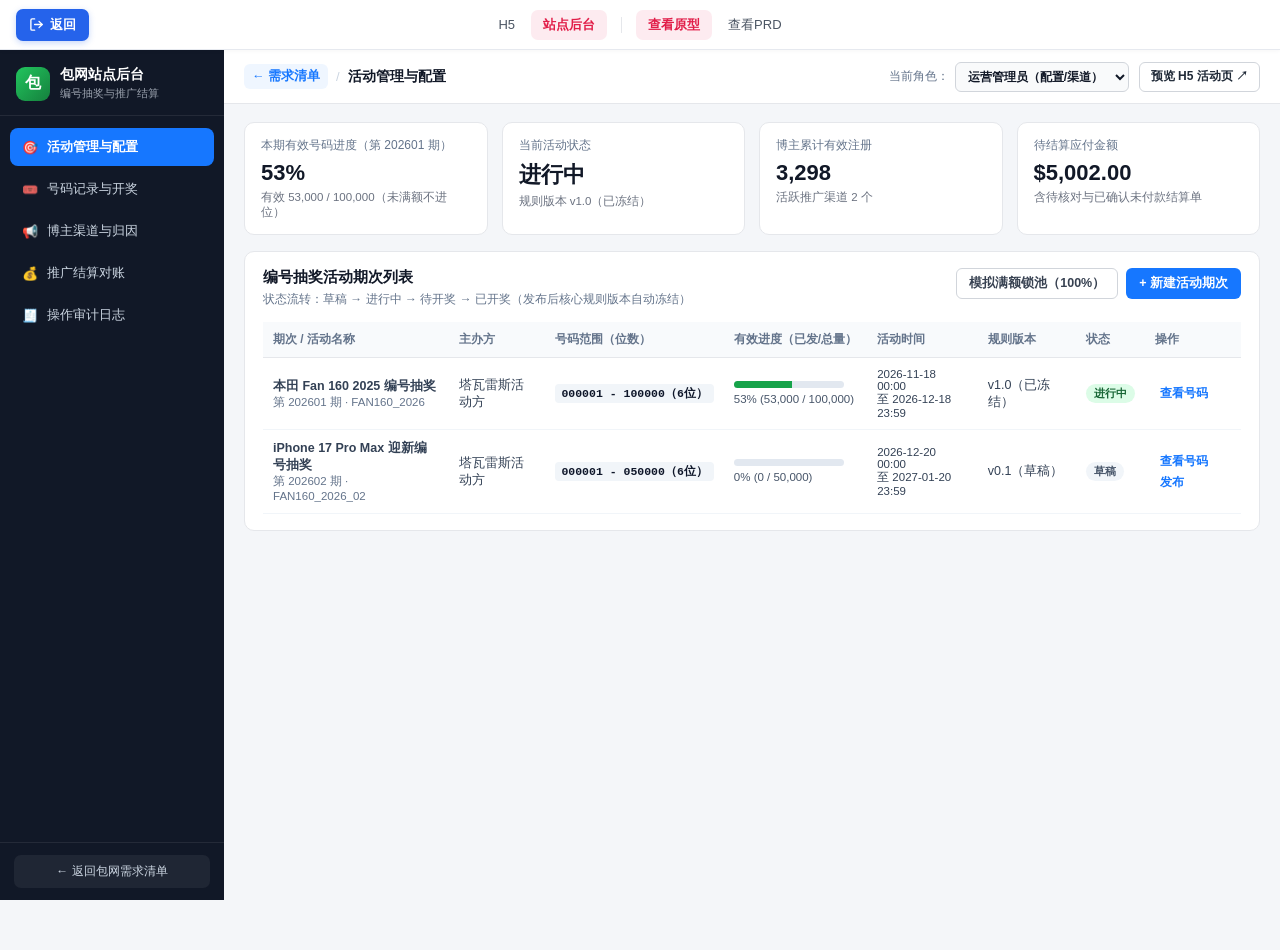
==== admin.html @ a49d5ab8 "Add unified top navigation bar with Return, H5/Admin switch, and Prototype/PRD toggle" ====
<!DOCTYPE html>
<html lang="zh-CN">
<head>
  <meta charset="UTF-8" />
  <meta name="viewport" content="width=device-width, initial-scale=1.0" />
  <title>包网站点后台 :: 编号抽奖活动管理与博主推广结算</title>
  <link rel="stylesheet" href="admin.css" />
  <link rel="stylesheet" href="proto-bar.css" />
</head>
<body>
  <div class="admin-layout">
    <!-- 左侧菜单栏 -->
    <aside class="admin-sidebar">
      <div class="sidebar-brand">
        <span class="sidebar-logo">包</span>
        <div>
          <div class="sidebar-title">包网站点后台</div>
          <div class="sidebar-sub">编号抽奖与推广结算</div>
        </div>
      </div>

      <nav class="sidebar-nav" aria-label="后台模块导航">
        <button type="button" class="side-nav-item is-active" data-tab="activities">
          <span class="side-icon">🎯</span>
          <span>活动管理与配置</span>
        </button>
        <button type="button" class="side-nav-item" data-tab="tickets">
          <span class="side-icon">🎟️</span>
          <span>号码记录与开奖</span>
        </button>
        <button type="button" class="side-nav-item" data-tab="channels">
          <span class="side-icon">📢</span>
          <span>博主渠道与归因</span>
        </button>
        <button type="button" class="side-nav-item" data-tab="settlement">
          <span class="side-icon">💰</span>
          <span>推广结算对账</span>
        </button>
        <button type="button" class="side-nav-item" data-tab="logs">
          <span class="side-icon">🧾</span>
          <span>操作审计日志</span>
        </button>
      </nav>

      <div class="sidebar-footer">
        <a href="index.html" class="sidebar-back-link">← 返回包网需求清单</a>
      </div>
    </aside>

    <!-- 右侧主工作区 -->
    <div class="admin-main">
      <!-- 顶部栏 -->
      <header class="admin-topbar">
        <div class="topbar-left">
          <a href="index.html" class="topbar-back-chip">← 需求清单</a>
          <span class="topbar-sep">/</span>
          <span class="topbar-current" id="topbarTitle">活动管理与配置</span>
        </div>

        <div class="topbar-right">
          <div class="role-switcher" title="切换当前后台账号角色以验证 R05 权限控制">
            <label for="roleSelect">当前角色：</label>
            <select id="roleSelect" class="role-select">
              <option value="ops">运营管理员（配置/渠道）</option>
              <option value="draw">开奖授权员（执行开奖）</option>
              <option value="finance">财务审核员（确认/付款）</option>
            </select>
          </div>
          <a href="h5.html" class="btn-outline-sm" target="_blank" rel="noopener">预览 H5 活动页 ↗</a>
        </div>
      </header>

      <div class="admin-content">
        <!-- ================= 模块 1：活动管理与配置 (R03 / R05) ================= -->
        <section class="admin-section" id="tab-activities">
          <div class="kpi-grid" id="activityKpis">
            <!-- 由 admin.js 渲染 -->
          </div>

          <div class="panel-card">
            <div class="panel-head">
              <div>
                <h2>编号抽奖活动期次列表</h2>
                <p>状态流转：草稿 → 进行中 → 待开奖 → 已开奖（发布后核心规则版本自动冻结）</p>
              </div>
              <div class="panel-actions">
                <button type="button" class="btn-secondary" id="simulateFullBtn">模拟满额锁池（100%）</button>
                <button type="button" class="btn-primary" id="openCreateActivityBtn">+ 新建活动期次</button>
              </div>
            </div>

            <div class="table-wrap">
              <table class="data-table">
                <thead>
                  <tr>
                    <th>期次 / 活动名称</th>
                    <th>主办方</th>
                    <th>号码范围（位数）</th>
                    <th>有效进度（已发/总量）</th>
                    <th>活动时间</th>
                    <th>规则版本</th>
                    <th>状态</th>
                    <th>操作</th>
                  </tr>
                </thead>
                <tbody id="activityTableBody"></tbody>
              </table>
            </div>
          </div>
        </section>

        <!-- ================= 模块 2：号码记录与开奖 (R02 / R04) ================= -->
        <section class="admin-section" id="tab-tickets" hidden>
          <!-- 开奖与公示控制面板 -->
          <div class="panel-card draw-panel">
            <div class="panel-head">
              <div>
                <h2>第 202601 期 · 开奖触发与公示控制（R04）</h2>
                <p id="drawStatusDesc">当前活动进行中，有效号码满 100% 锁定号码池后方可由「开奖授权员」执行开奖。</p>
              </div>
              <div class="panel-actions">
                <button type="button" class="btn-secondary" id="lockPoolFromDrawBtn">锁定号码池（进入待开奖）</button>
                <button type="button" class="btn-primary" id="triggerDrawBtn">执行开奖并前台公示</button>
              </div>
            </div>

            <div class="draw-meta-grid" id="drawMetaGrid"></div>
          </div>

          <!-- 号码明细查询表 -->
          <div class="panel-card">
            <div class="panel-head">
              <div>
                <h2>号码发放明细（实时同步 H5 端领号记录）</h2>
                <p>支持按账号 ID、6 位号码、状态检索；仅「有效」号码计入进度与开奖，作废需留存原因。</p>
              </div>
            </div>

            <div class="toolbar-row">
              <input type="text" id="ticketSearchInput" class="input-sm" placeholder="搜索 6位号码 / 账号ID / 手机号" />
              <select id="ticketStatusFilter" class="input-sm">
                <option value="all">全部状态</option>
                <option value="有效">有效</option>
                <option value="待确认">待确认</option>
                <option value="作废">作废</option>
              </select>
              <button type="button" class="btn-secondary" id="refreshTicketsBtn">刷新同步 H5 数据</button>
            </div>

            <div class="table-wrap">
              <table class="data-table">
                <thead>
                  <tr>
                    <th>参与记录 ID</th>
                    <th>抽奖号码</th>
                    <th>账号 / 账号ID</th>
                    <th>获取方式</th>
                    <th>来源博主</th>
                    <th>获得时间</th>
                    <th>号码状态</th>
                    <th>开奖状态</th>
                    <th>操作</th>
                  </tr>
                </thead>
                <tbody id="ticketsTableBody"></tbody>
              </table>
            </div>
          </div>
        </section>

        <!-- ================= 模块 3：博主渠道与归因 (R06) ================= -->
        <section class="admin-section" id="tab-channels" hidden>
          <div class="panel-card">
            <div class="panel-head">
              <div>
                <h2>博主推广渠道管理（R06）</h2>
                <p>专属链接绑定活动与博主 ID，分别统计点击量、注册成功量与有效注册量。</p>
              </div>
              <div class="panel-actions">
                <button type="button" class="btn-primary" id="openAddKolBtn">+ 新增博主渠道</button>
              </div>
            </div>

            <div class="table-wrap">
              <table class="data-table">
                <thead>
                  <tr>
                    <th>博主标识 (kol_id)</th>
                    <th>博主名称</th>
                    <th>专属活动链接</th>
                    <th>点击量</th>
                    <th>注册成功量</th>
                    <th>有效注册量</th>
                    <th>渠道状态</th>
                    <th>操作</th>
                  </tr>
                </thead>
                <tbody id="kolTableBody"></tbody>
              </table>
            </div>
          </div>

          <div class="panel-card">
            <div class="panel-head">
              <div>
                <h2>注册归因转化明细</h2>
                <p>归因口径：窗口内最后一次有效博主来源；同一账号仅计一次，老账号登录不计入新增注册。</p>
              </div>
            </div>

            <div class="table-wrap">
              <table class="data-table">
                <thead>
                  <tr>
                    <th>平台账号 ID</th>
                    <th>注册/登录账号</th>
                    <th>活动 ID</th>
                    <th>命中博主</th>
                    <th>转化时间</th>
                    <th>归因判定</th>
                    <th>排除原因</th>
                  </tr>
                </thead>
                <tbody id="attributionTableBody"></tbody>
              </table>
            </div>
          </div>
        </section>

        <!-- ================= 模块 4：推广结算对账 (R07) ================= -->
        <section class="admin-section" id="tab-settlement" hidden>
          <div class="panel-card">
            <div class="panel-head">
              <div>
                <h2>博主推广结算单（R07）</h2>
                <p>状态流转：待核对 → 已确认（锁定明细与费率版本）→ 已付款；仅「财务审核员」可执行确认与付款登记。</p>
              </div>
              <div class="panel-actions">
                <button type="button" class="btn-secondary" id="exportCsvBtn">导出对账单 CSV</button>
              </div>
            </div>

            <div class="table-wrap">
              <table class="data-table">
                <thead>
                  <tr>
                    <th>结算单号</th>
                    <th>博主 / 活动</th>
                    <th>结算周期</th>
                    <th>费率版本 / 单价</th>
                    <th>有效注册数</th>
                    <th>调账金额</th>
                    <th>应付总额</th>
                    <th>状态</th>
                    <th>操作</th>
                  </tr>
                </thead>
                <tbody id="settlementTableBody"></tbody>
              </table>
            </div>
          </div>

          <div class="panel-card" id="settlementDetailCard">
            <div class="panel-head">
              <div>
                <h2 id="settlementDetailTitle">结算明细与调整记录</h2>
                <p id="settlementDetailSub">点击上方结算单「查看明细」可核对计费明细、费率版本、调账原因与付款凭证。</p>
              </div>
            </div>
            <div id="settlementDetailBody" class="detail-box"></div>
          </div>
        </section>

        <!-- ================= 模块 5：操作审计日志 (R05) ================= -->
        <section class="admin-section" id="tab-logs" hidden>
          <div class="panel-card">
            <div class="panel-head">
              <div>
                <h2>后台操作审计日志（R05）</h2>
                <p>全量记录活动发布、规则变更、号码作废、开奖触发、结算确认、调账及付款登记操作者与时间。</p>
              </div>
            </div>

            <div class="table-wrap">
              <table class="data-table">
                <thead>
                  <tr>
                    <th>操作时间</th>
                    <th>操作角色</th>
                    <th>所属模块</th>
                    <th>操作动作</th>
                    <th>详情与原因留痕</th>
                  </tr>
                </thead>
                <tbody id="auditLogsBody"></tbody>
              </table>
            </div>
          </div>
        </section>
      </div>
    </div>
  </div>

  <!-- 弹窗：新建 / 编辑活动配置 -->
  <div class="modal-mask" id="activityModal" hidden>
    <div class="modal-box">
      <div class="modal-head">
        <h3 id="activityModalTitle">新建活动期次</h3>
        <button type="button" class="modal-close" data-close="activityModal">×</button>
      </div>
      <form id="activityForm" class="modal-form">
        <div class="form-grid">
          <label class="f-item">
            <span>活动名称 *</span>
            <input type="text" id="actName" required placeholder="例如：本田 Fan 160 2025" />
          </label>
          <label class="f-item">
            <span>活动期次 *</span>
            <input type="text" id="actRound" required placeholder="例如：第 202602 期" />
          </label>
          <label class="f-item">
            <span>主办方 *</span>
            <input type="text" id="actSponsor" required value="塔瓦雷斯活动方" />
          </label>
          <label class="f-item">
            <span>号码总量 *</span>
            <input type="number" id="actTotal" required min="100" value="100000" />
          </label>
          <label class="f-item">
            <span>开始时间 *</span>
            <input type="datetime-local" id="actStart" required value="2026-11-22T00:00" />
          </label>
          <label class="f-item">
            <span>截止时间 *</span>
            <input type="datetime-local" id="actEnd" required value="2026-12-22T23:59" />
          </label>
        </div>
        <label class="f-item">
          <span>领奖说明与开奖条件 *</span>
          <textarea id="actRuleText" rows="3" required>满 100% 自动停止发号并锁定有效号码池，由授权人员按规则版本执行开奖并前台公示。</textarea>
        </label>
        <div class="modal-foot">
          <button type="button" class="btn-secondary" data-close="activityModal">取消</button>
          <button type="submit" class="btn-primary">校验并保存发布</button>
        </div>
      </form>
    </div>
  </div>

  <!-- 弹窗：新增博主渠道 -->
  <div class="modal-mask" id="kolModal" hidden>
    <div class="modal-box modal-box--sm">
      <div class="modal-head">
        <h3>新增博主推广渠道</h3>
        <button type="button" class="modal-close" data-close="kolModal">×</button>
      </div>
      <form id="kolForm" class="modal-form">
        <label class="f-item">
          <span>博主标识 (kol_id) *</span>
          <input type="text" id="newKolId" required placeholder="例如：KOL_Speed88" />
        </label>
        <label class="f-item">
          <span>博主名称 *</span>
          <input type="text" id="newKolName" required placeholder="例如：巴西机车测评官" />
        </label>
        <div class="modal-foot">
          <button type="button" class="btn-secondary" data-close="kolModal">取消</button>
          <button type="submit" class="btn-primary">生成专属活动链接</button>
        </div>
      </form>
    </div>
  </div>

  <!-- 弹窗：号码作废（需填原因） -->
  <div class="modal-mask" id="voidModal" hidden>
    <div class="modal-box modal-box--sm">
      <div class="modal-head">
        <h3>作废有效号码</h3>
        <button type="button" class="modal-close" data-close="voidModal">×</button>
      </div>
      <form id="voidForm" class="modal-form">
        <p class="modal-tip" id="voidTargetInfo">即将作废号码：--（作废后将从活动进度扣除并留痕）</p>
        <label class="f-item">
          <span>作废原因 *</span>
          <input type="text" id="voidReasonInput" required placeholder="例如：风控识别为批量异常注册账号" />
        </label>
        <div class="modal-foot">
          <button type="button" class="btn-secondary" data-close="voidModal">取消</button>
          <button type="submit" class="btn-danger">确认作废并扣减进度</button>
        </div>
      </form>
    </div>
  </div>

  <!-- 弹窗：财务调账 / 登记付款 -->
  <div class="modal-mask" id="financeActionModal" hidden>
    <div class="modal-box modal-box--sm">
      <div class="modal-head">
        <h3 id="finModalTitle">登记付款凭证</h3>
        <button type="button" class="modal-close" data-close="financeActionModal">×</button>
      </div>
      <form id="financeActionForm" class="modal-form">
        <div id="finModalFields"></div>
        <div class="modal-foot">
          <button type="button" class="btn-secondary" data-close="financeActionModal">取消</button>
          <button type="submit" class="btn-primary">确认提交</button>
        </div>
      </form>
    </div>
  </div>

  <div class="admin-toast" id="adminToast" hidden></div>

  <script src="proto-bar.js" data-client="admin"></script>
  <script src="admin.js"></script>
</body>
</html>
---- admin.css ----
:root {
  --bg: #f4f6f9;
  --surface: #ffffff;
  --sidebar-bg: #111827;
  --sidebar-hover: #1f2937;
  --sidebar-active: #1677ff;
  --border: #e5e7eb;
  --border-light: #f1f5f9;
  --text: #1f2329;
  --text-sub: #64748b;
  --blue: #1677ff;
  --green: #16a34a;
  --amber: #d97706;
  --red: #dc2626;
  --font: -apple-system, BlinkMacSystemFont, "PingFang SC", "Microsoft YaHei", "Segoe UI", sans-serif;
}

*,
*::before,
*::after {
  box-sizing: border-box;
}

html,
body {
  margin: 0;
  padding: 0;
  font-family: var(--font);
  background: var(--bg);
  color: var(--text);
  font-size: 13px;
}

button,
input,
select,
textarea {
  font-family: inherit;
}

.admin-layout {
  display: flex;
  min-height: 100vh;
}

/* 左侧栏 */
.admin-sidebar {
  width: 224px;
  background: var(--sidebar-bg);
  color: #e5e7eb;
  display: flex;
  flex-direction: column;
  flex-shrink: 0;
  position: sticky;
  top: 0;
  height: 100vh;
}

.sidebar-brand {
  display: flex;
  align-items: center;
  gap: 10px;
  padding: 16px 16px 14px;
  border-bottom: 1px solid rgba(255, 255, 255, 0.08);
}

.sidebar-logo {
  width: 34px;
  height: 34px;
  border-radius: 9px;
  background: linear-gradient(135deg, #22c55e, #15803d);
  color: #ffffff;
  font-size: 16px;
  font-weight: 800;
  display: inline-flex;
  align-items: center;
  justify-content: center;
  flex-shrink: 0;
}

.sidebar-title {
  font-size: 14px;
  font-weight: 700;
  color: #ffffff;
}

.sidebar-sub {
  font-size: 11px;
  color: #9ca3af;
  margin-top: 2px;
}

.sidebar-nav {
  padding: 12px 10px;
  display: flex;
  flex-direction: column;
  gap: 4px;
  flex: 1;
}

.side-nav-item {
  width: 100%;
  border: none;
  background: transparent;
  color: #cbd5e1;
  font-size: 13px;
  font-weight: 500;
  padding: 10px 12px;
  border-radius: 8px;
  display: flex;
  align-items: center;
  gap: 9px;
  text-align: left;
  cursor: pointer;
  transition: background-color 0.14s ease, color 0.14s ease;
}

.side-nav-item:hover {
  background: var(--sidebar-hover);
  color: #ffffff;
}

.side-nav-item.is-active {
  background: var(--sidebar-active);
  color: #ffffff;
  font-weight: 600;
}

.sidebar-footer {
  padding: 12px 14px;
  border-top: 1px solid rgba(255, 255, 255, 0.08);
}

.sidebar-back-link {
  display: block;
  text-align: center;
  color: #cbd5e1;
  text-decoration: none;
  font-size: 12px;
  padding: 8px 10px;
  border-radius: 7px;
  background: rgba(255, 255, 255, 0.06);
}

.sidebar-back-link:hover {
  background: rgba(255, 255, 255, 0.14);
  color: #ffffff;
}

/* 右侧主体 */
.admin-main {
  flex: 1;
  min-width: 0;
  display: flex;
  flex-direction: column;
}

.admin-topbar {
  height: 54px;
  background: var(--surface);
  border-bottom: 1px solid var(--border);
  padding: 0 20px;
  display: flex;
  align-items: center;
  justify-content: space-between;
  gap: 12px;
  position: sticky;
  top: 0;
  z-index: 15;
}

.topbar-left {
  display: flex;
  align-items: center;
  gap: 8px;
}

.topbar-back-chip {
  color: var(--blue);
  text-decoration: none;
  font-weight: 600;
  font-size: 12.5px;
  padding: 4px 8px;
  border-radius: 6px;
  background: #eff6ff;
}

.topbar-sep {
  color: #cbd5e1;
}

.topbar-current {
  font-size: 14px;
  font-weight: 700;
  color: #111827;
}

.topbar-right {
  display: flex;
  align-items: center;
  gap: 10px;
}

.role-switcher {
  display: inline-flex;
  align-items: center;
  gap: 6px;
  font-size: 12px;
  color: var(--text-sub);
}

.role-select {
  height: 30px;
  border: 1px solid #d1d5db;
  border-radius: 6px;
  padding: 0 8px;
  font-size: 12px;
  font-weight: 600;
  color: #111827;
  background: #f9fafb;
}

.btn-outline-sm {
  height: 30px;
  display: inline-flex;
  align-items: center;
  padding: 0 11px;
  border: 1px solid #d1d5db;
  border-radius: 6px;
  color: #1f2937;
  text-decoration: none;
  font-size: 12px;
  font-weight: 600;
  background: #ffffff;
}

.btn-outline-sm:hover {
  border-color: var(--blue);
  color: var(--blue);
}

.admin-content {
  padding: 18px 20px 36px;
  max-width: 1360px;
  width: 100%;
}

.admin-section[hidden] {
  display: none;
}

/* KPI 卡片 */
.kpi-grid {
  display: grid;
  grid-template-columns: repeat(4, minmax(0, 1fr));
  gap: 14px;
  margin-bottom: 16px;
}

@media (max-width: 1000px) {
  .kpi-grid {
    grid-template-columns: repeat(2, minmax(0, 1fr));
  }
}

.kpi-card {
  background: var(--surface);
  border: 1px solid var(--border);
  border-radius: 10px;
  padding: 14px 16px;
}

.kpi-label {
  font-size: 12px;
  color: var(--text-sub);
}

.kpi-value {
  font-size: 22px;
  font-weight: 800;
  color: #111827;
  margin: 6px 0 4px;
  font-variant-numeric: tabular-nums;
}

.kpi-sub {
  font-size: 11.5px;
  color: #6b7280;
}

/* 通用面板卡片 */
.panel-card {
  background: var(--surface);
  border: 1px solid var(--border);
  border-radius: 10px;
  padding: 16px 18px;
  margin-bottom: 16px;
}

.panel-head {
  display: flex;
  align-items: flex-start;
  justify-content: space-between;
  flex-wrap: wrap;
  gap: 12px;
  margin-bottom: 14px;
}

.panel-head h2 {
  margin: 0;
  font-size: 15px;
  font-weight: 700;
  color: #111827;
}

.panel-head p {
  margin: 4px 0 0;
  font-size: 12px;
  color: var(--text-sub);
}

.panel-actions {
  display: flex;
  align-items: center;
  gap: 8px;
}

.toolbar-row {
  display: flex;
  align-items: center;
  flex-wrap: wrap;
  gap: 8px;
  margin-bottom: 12px;
}

.input-sm {
  height: 32px;
  border: 1px solid #d1d5db;
  border-radius: 6px;
  padding: 0 10px;
  font-size: 12.5px;
  outline: none;
  background: #ffffff;
}

.input-sm:focus {
  border-color: var(--blue);
}

/* 按钮 */
.btn-primary,
.btn-secondary,
.btn-danger,
.btn-link-sm {
  border-radius: 6px;
  font-size: 12.5px;
  font-weight: 600;
  cursor: pointer;
  transition: opacity 0.14s ease, background-color 0.14s ease;
}

.btn-primary {
  border: none;
  background: var(--blue);
  color: #ffffff;
  padding: 7px 13px;
}

.btn-primary:hover {
  background: #0d66e4;
}

.btn-secondary {
  border: 1px solid #d1d5db;
  background: #ffffff;
  color: #374151;
  padding: 6px 12px;
}

.btn-secondary:hover {
  background: #f8fafc;
}

.btn-danger {
  border: none;
  background: var(--red);
  color: #ffffff;
  padding: 7px 13px;
}

.btn-link-sm {
  border: none;
  background: transparent;
  color: var(--blue);
  padding: 2px 5px;
  font-size: 12px;
}

.btn-link-sm:hover {
  text-decoration: underline;
}

.btn-link-sm--danger {
  color: var(--red);
}

/* 表格 */
.table-wrap {
  width: 100%;
  overflow-x: auto;
}

.data-table {
  width: 100%;
  border-collapse: collapse;
  min-width: 760px;
}

.data-table th {
  text-align: left;
  background: #f8fafc;
  color: #64748b;
  font-size: 12px;
  font-weight: 600;
  padding: 9px 10px;
  border-bottom: 1px solid var(--border);
  white-space: nowrap;
}

.data-table td {
  padding: 10px;
  border-bottom: 1px solid var(--border-light);
  vertical-align: middle;
  font-size: 12.5px;
  color: #334155;
}

.data-table tbody tr:hover {
  background: #f9fbff;
}

.code-chip {
  font-family: ui-monospace, SFMono-Regular, Menlo, Consolas, monospace;
  background: #f1f5f9;
  color: #0f172a;
  padding: 2px 6px;
  border-radius: 4px;
  font-size: 11.5px;
  font-weight: 700;
  white-space: nowrap;
  display: inline-block;
}

#ticketSearchInput {
  width: 240px;
}

.badge {
  display: inline-flex;
  align-items: center;
  padding: 2px 8px;
  border-radius: 999px;
  font-size: 11px;
  font-weight: 700;
  white-space: nowrap;
}

.badge--green {
  background: #dcfce7;
  color: #166534;
}

.badge--blue {
  background: #dbeafe;
  color: #1d4ed8;
}

.badge--amber {
  background: #fef3c7;
  color: #b45309;
}

.badge--gray {
  background: #f1f5f9;
  color: #475569;
}

.badge--red {
  background: #fee2e2;
  color: #b91c1c;
}

.mini-progress {
  width: 110px;
  height: 7px;
  background: #e2e8f0;
  border-radius: 999px;
  overflow: hidden;
  margin-bottom: 4px;
}

.mini-progress > i {
  display: block;
  height: 100%;
  background: var(--green);
}

/* 开奖摘要格 */
.draw-meta-grid {
  display: grid;
  grid-template-columns: repeat(4, minmax(0, 1fr));
  gap: 10px;
}

.draw-meta-box {
  background: #f8fafc;
  border: 1px solid #e2e8f0;
  border-radius: 8px;
  padding: 10px 12px;
}

.draw-meta-box span {
  display: block;
  font-size: 11.5px;
  color: #64748b;
  margin-bottom: 4px;
}

.draw-meta-box strong {
  font-size: 14px;
  color: #111827;
}

/* 结算明细盒 */
.detail-box {
  background: #f8fafc;
  border: 1px solid #e2e8f0;
  border-radius: 8px;
  padding: 14px;
  font-size: 12.5px;
  color: #334155;
  line-height: 1.65;
}

.detail-grid {
  display: grid;
  grid-template-columns: repeat(3, minmax(0, 1fr));
  gap: 10px;
  margin-bottom: 10px;
}

.detail-kv {
  background: #ffffff;
  border: 1px solid #e5e7eb;
  border-radius: 7px;
  padding: 8px 10px;
}

.detail-kv span {
  display: block;
  font-size: 11px;
  color: #6b7280;
}

.detail-kv strong {
  font-size: 13.5px;
  color: #111827;
}

/* 弹窗 */
.modal-mask {
  position: fixed;
  inset: 0;
  background: rgba(15, 23, 42, 0.52);
  display: flex;
  align-items: center;
  justify-content: center;
  padding: 16px;
  z-index: 100;
}

.modal-mask[hidden] {
  display: none;
}

.modal-box {
  width: 100%;
  max-width: 560px;
  background: #ffffff;
  border-radius: 12px;
  padding: 18px 20px;
  box-shadow: 0 20px 50px rgba(0, 0, 0, 0.24);
}

.modal-box--sm {
  max-width: 420px;
}

.modal-head {
  display: flex;
  align-items: center;
  justify-content: space-between;
  margin-bottom: 14px;
}

.modal-head h3 {
  margin: 0;
  font-size: 16px;
}

.modal-close {
  border: none;
  background: #f1f5f9;
  width: 28px;
  height: 28px;
  border-radius: 50%;
  font-size: 18px;
  cursor: pointer;
}

.modal-form {
  display: flex;
  flex-direction: column;
  gap: 12px;
}

.form-grid {
  display: grid;
  grid-template-columns: 1fr 1fr;
  gap: 10px;
}

.f-item {
  display: flex;
  flex-direction: column;
  gap: 5px;
}

.f-item span {
  font-size: 12px;
  font-weight: 600;
  color: #374151;
}

.f-item input,
.f-item textarea,
.f-item select {
  border: 1px solid #d1d5db;
  border-radius: 7px;
  padding: 8px 10px;
  font-size: 13px;
  outline: none;
}

.f-item input:focus,
.f-item textarea:focus {
  border-color: var(--blue);
}

.modal-tip {
  margin: 0;
  font-size: 12.5px;
  color: #b45309;
  background: #fef3c7;
  padding: 8px 10px;
  border-radius: 7px;
}

.modal-foot {
  display: flex;
  justify-content: flex-end;
  gap: 8px;
  margin-top: 4px;
}

.admin-toast {
  position: fixed;
  bottom: 24px;
  left: 50%;
  transform: translateX(-50%);
  background: #111827;
  color: #ffffff;
  padding: 9px 18px;
  border-radius: 999px;
  font-size: 12.5px;
  font-weight: 600;
  box-shadow: 0 8px 24px rgba(0, 0, 0, 0.24);
  z-index: 200;
}

@media (max-width: 820px) {
  .admin-layout {
    flex-direction: column;
  }
  .admin-sidebar {
    width: 100%;
    height: auto;
    position: static;
  }
  .sidebar-nav {
    flex-direction: row;
    overflow-x: auto;
  }
  .side-nav-item {
    white-space: nowrap;
  }
  .draw-meta-grid,
  .detail-grid,
  .form-grid {
    grid-template-columns: 1fr;
  }
}
---- proto-bar.css ----
/* ===========================
   统一原型顶部导航条（返回 / H5 / 站点后台 / 查看原型 / 查看PRD）
   =========================== */
:root {
  --proto-bar-h: 50px;
}

body.has-proto-bar {
  padding-top: var(--proto-bar-h);
}

.proto-top-bar {
  position: fixed;
  top: 0;
  left: 0;
  right: 0;
  height: var(--proto-bar-h);
  background: #ffffff;
  border-bottom: 1px solid #e6e9ef;
  box-shadow: 0 1px 4px rgba(15, 23, 42, 0.04);
  z-index: 95;
  display: flex;
  align-items: center;
  justify-content: center;
  padding: 0 16px;
}

.proto-bar-left {
  position: absolute;
  left: 16px;
  top: 50%;
  transform: translateY(-50%);
  display: flex;
  align-items: center;
}

.proto-back-btn {
  display: inline-flex;
  align-items: center;
  gap: 6px;
  height: 32px;
  padding: 0 13px;
  border-radius: 7px;
  background: #2563eb;
  color: #ffffff;
  text-decoration: none;
  font-size: 13px;
  font-weight: 600;
  box-shadow: 0 2px 6px rgba(37, 99, 235, 0.25);
  transition: background-color 0.15s ease, transform 0.1s ease;
}

.proto-back-btn:hover {
  background: #1d4ed8;
}

.proto-back-btn:active {
  transform: scale(0.97);
}

.proto-bar-center {
  display: flex;
  align-items: center;
  justify-content: center;
  gap: 6px;
}

.proto-bar-group {
  display: inline-flex;
  align-items: center;
  gap: 4px;
}

.proto-bar-sep {
  width: 1px;
  height: 16px;
  background: #e5e7eb;
  margin: 0 8px;
}

.proto-nav-pill {
  border: none;
  background: transparent;
  color: #4b5563;
  text-decoration: none;
  font-size: 13px;
  font-weight: 500;
  padding: 6px 12px;
  border-radius: 7px;
  cursor: pointer;
  white-space: nowrap;
  transition: background-color 0.14s ease, color 0.14s ease;
}

.proto-nav-pill:hover {
  background: #f3f4f6;
  color: #111827;
}

.proto-nav-pill.is-active {
  background: #fdebf0;
  color: #e11d48;
  font-weight: 600;
}

/* 适配 H5 固定头部与后台固定侧边栏 */
body.has-proto-bar .site-header {
  top: var(--proto-bar-h);
}

body.has-proto-bar .app-shell {
  min-height: calc(100vh - var(--proto-bar-h));
}

body.has-proto-bar .admin-sidebar {
  top: var(--proto-bar-h);
  height: calc(100vh - var(--proto-bar-h));
}

body.has-proto-bar .admin-topbar {
  top: var(--proto-bar-h);
}

body.has-proto-bar .modal-backdrop--authpage {
  top: var(--proto-bar-h);
}

body.has-proto-bar .auth-page-sheet {
  min-height: calc(100vh - var(--proto-bar-h));
}

/* PRD 文档视图 */
.prd-viewer-overlay {
  position: fixed;
  top: var(--proto-bar-h);
  left: 0;
  right: 0;
  bottom: 0;
  background: #f5f7fa;
  z-index: 90;
  overflow-y: auto;
  padding: 20px 16px 48px;
}

.prd-viewer-overlay[hidden] {
  display: none;
}

.prd-doc-card {
  max-width: 960px;
  margin: 0 auto;
  background: #ffffff;
  border: 1px solid #e5e7eb;
  border-radius: 12px;
  padding: 28px 34px 36px;
  box-shadow: 0 2px 10px rgba(15, 23, 42, 0.04);
  color: #1f2329;
  line-height: 1.72;
  font-size: 14px;
}

.prd-doc-header {
  border-bottom: 1px solid #e5e7eb;
  padding-bottom: 16px;
  margin-bottom: 22px;
}

.prd-doc-header h1 {
  margin: 0 0 8px;
  font-size: 22px;
  font-weight: 800;
  color: #111827;
}

.prd-meta-tags {
  display: flex;
  flex-wrap: wrap;
  gap: 8px;
  font-size: 12px;
  color: #64748b;
}

.prd-meta-tag {
  background: #f1f5f9;
  color: #334155;
  padding: 2px 9px;
  border-radius: 999px;
  font-weight: 600;
}

.prd-doc-card h2 {
  font-size: 17px;
  font-weight: 800;
  color: #111827;
  margin: 26px 0 10px;
  padding-left: 10px;
  border-left: 3.5px solid #2563eb;
}

.prd-doc-card h3 {
  font-size: 15px;
  font-weight: 700;
  color: #1e293b;
  margin: 18px 0 8px;
}

.prd-doc-card p {
  margin: 0 0 10px;
  color: #334155;
}

.prd-doc-card ul,
.prd-doc-card ol {
  margin: 0 0 12px;
  padding-left: 20px;
  color: #334155;
}

.prd-doc-card li {
  margin-bottom: 6px;
}

.prd-badge-ok {
  display: inline-block;
  background: #dcfce7;
  color: #166534;
  font-size: 11px;
  font-weight: 700;
  padding: 1px 7px;
  border-radius: 4px;
  margin-right: 4px;
}

.prd-badge-suggest {
  display: inline-block;
  background: #dbeafe;
  color: #1d4ed8;
  font-size: 11px;
  font-weight: 700;
  padding: 1px 7px;
  border-radius: 4px;
  margin-right: 4px;
}

.prd-badge-tbd {
  display: inline-block;
  background: #fef3c7;
  color: #b45309;
  font-size: 11px;
  font-weight: 700;
  padding: 1px 7px;
  border-radius: 4px;
  margin-right: 4px;
}

.prd-badge-accept {
  display: inline-block;
  background: #f3e8ff;
  color: #7e22ce;
  font-size: 11px;
  font-weight: 700;
  padding: 1px 7px;
  border-radius: 4px;
  margin-right: 4px;
}

.prd-flow-box {
  background: #f8fafc;
  border: 1px solid #e2e8f0;
  border-radius: 10px;
  padding: 14px 16px;
  margin: 10px 0 14px;
}

.prd-flow-steps {
  display: flex;
  flex-wrap: wrap;
  align-items: center;
  gap: 8px;
}

.prd-flow-node {
  background: #ffffff;
  border: 1px solid #cbd5e1;
  border-radius: 8px;
  padding: 7px 11px;
  font-size: 12.5px;
  font-weight: 600;
  color: #1e293b;
}

.prd-flow-node--highlight {
  background: #eff6ff;
  border-color: #93c5fd;
  color: #1d4ed8;
}

.prd-flow-arrow {
  color: #94a3b8;
  font-weight: 700;
}

.prd-table {
  width: 100%;
  border-collapse: collapse;
  margin: 10px 0 14px;
  font-size: 13px;
}

.prd-table th,
.prd-table td {
  border: 1px solid #e2e8f0;
  padding: 9px 12px;
  text-align: left;
}

.prd-table th {
  background: #f8fafc;
  color: #475569;
  font-weight: 700;
}

/* 移动端紧凑排布 */
@media (max-width: 640px) {
  .proto-top-bar {
    justify-content: space-between;
    padding: 0 10px;
    gap: 6px;
  }
  .proto-bar-left {
    position: static;
    transform: none;
  }
  .proto-back-btn {
    padding: 0 10px;
    font-size: 12px;
  }
  .proto-bar-sep {
    margin: 0 3px;
  }
  .proto-nav-pill {
    padding: 5px 8px;
    font-size: 12px;
  }
  .prd-doc-card {
    padding: 18px 16px 28px;
  }
}
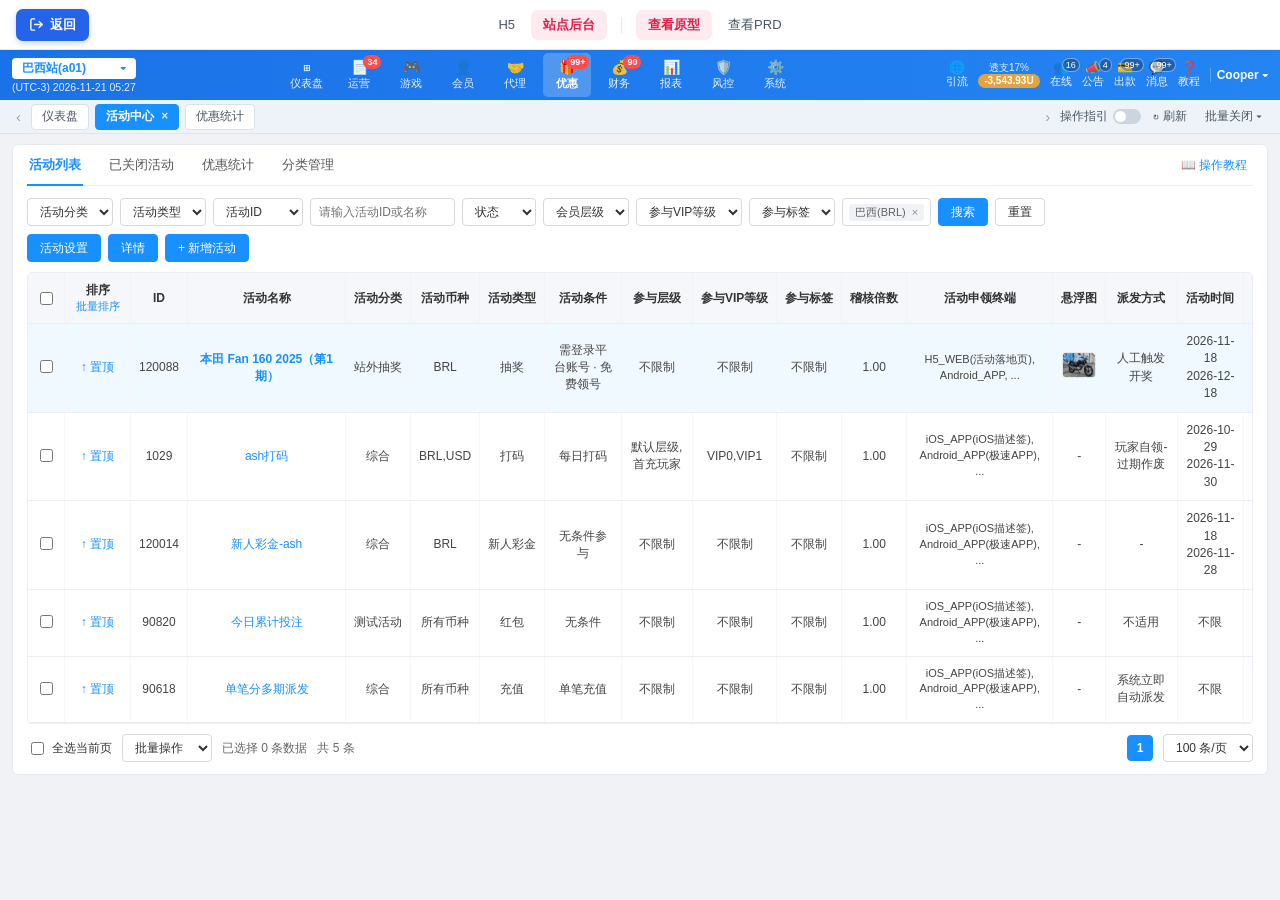
==== commit 3de75f08: "Rebuild site admin prototype to match Activity Center and dual-column Lottery config modal" ====
--- a/admin.html
+++ b/admin.html
@@ -3,413 +3,770 @@
 <head>
   <meta charset="UTF-8" />
   <meta name="viewport" content="width=device-width, initial-scale=1.0" />
-  <title>包网站点后台 :: 编号抽奖活动管理与博主推广结算</title>
+  <title>包网站点后台 :: 优惠 - 活动中心</title>
   <link rel="stylesheet" href="admin.css" />
   <link rel="stylesheet" href="proto-bar.css" />
 </head>
 <body>
-  <div class="admin-layout">
-    <!-- 左侧菜单栏 -->
-    <aside class="admin-sidebar">
-      <div class="sidebar-brand">
-        <span class="sidebar-logo">包</span>
-        <div>
-          <div class="sidebar-title">包网站点后台</div>
-          <div class="sidebar-sub">编号抽奖与推广结算</div>
-        </div>
-      </div>
-
-      <nav class="sidebar-nav" aria-label="后台模块导航">
-        <button type="button" class="side-nav-item is-active" data-tab="activities">
-          <span class="side-icon">🎯</span>
-          <span>活动管理与配置</span>
-        </button>
-        <button type="button" class="side-nav-item" data-tab="tickets">
-          <span class="side-icon">🎟️</span>
-          <span>号码记录与开奖</span>
-        </button>
-        <button type="button" class="side-nav-item" data-tab="channels">
-          <span class="side-icon">📢</span>
-          <span>博主渠道与归因</span>
-        </button>
-        <button type="button" class="side-nav-item" data-tab="settlement">
-          <span class="side-icon">💰</span>
-          <span>推广结算对账</span>
-        </button>
-        <button type="button" class="side-nav-item" data-tab="logs">
-          <span class="side-icon">🧾</span>
-          <span>操作审计日志</span>
-        </button>
-      </nav>
-
-      <div class="sidebar-footer">
-        <a href="index.html" class="sidebar-back-link">← 返回包网需求清单</a>
-      </div>
-    </aside>
-
-    <!-- 右侧主工作区 -->
-    <div class="admin-main">
-      <!-- 顶部栏 -->
-      <header class="admin-topbar">
-        <div class="topbar-left">
-          <a href="index.html" class="topbar-back-chip">← 需求清单</a>
-          <span class="topbar-sep">/</span>
-          <span class="topbar-current" id="topbarTitle">活动管理与配置</span>
-        </div>
-
-        <div class="topbar-right">
-          <div class="role-switcher" title="切换当前后台账号角色以验证 R05 权限控制">
-            <label for="roleSelect">当前角色：</label>
-            <select id="roleSelect" class="role-select">
-              <option value="ops">运营管理员（配置/渠道）</option>
-              <option value="draw">开奖授权员（执行开奖）</option>
-              <option value="finance">财务审核员（确认/付款）</option>
-            </select>
-          </div>
-          <a href="h5.html" class="btn-outline-sm" target="_blank" rel="noopener">预览 H5 活动页 ↗</a>
-        </div>
-      </header>
-
-      <div class="admin-content">
-        <!-- ================= 模块 1：活动管理与配置 (R03 / R05) ================= -->
-        <section class="admin-section" id="tab-activities">
-          <div class="kpi-grid" id="activityKpis">
-            <!-- 由 admin.js 渲染 -->
-          </div>
-
-          <div class="panel-card">
-            <div class="panel-head">
-              <div>
-                <h2>编号抽奖活动期次列表</h2>
-                <p>状态流转：草稿 → 进行中 → 待开奖 → 已开奖（发布后核心规则版本自动冻结）</p>
-              </div>
-              <div class="panel-actions">
-                <button type="button" class="btn-secondary" id="simulateFullBtn">模拟满额锁池（100%）</button>
-                <button type="button" class="btn-primary" id="openCreateActivityBtn">+ 新建活动期次</button>
-              </div>
-            </div>
-
-            <div class="table-wrap">
-              <table class="data-table">
-                <thead>
-                  <tr>
-                    <th>期次 / 活动名称</th>
-                    <th>主办方</th>
-                    <th>号码范围（位数）</th>
-                    <th>有效进度（已发/总量）</th>
-                    <th>活动时间</th>
-                    <th>规则版本</th>
-                    <th>状态</th>
-                    <th>操作</th>
-                  </tr>
-                </thead>
-                <tbody id="activityTableBody"></tbody>
-              </table>
-            </div>
-          </div>
-        </section>
-
-        <!-- ================= 模块 2：号码记录与开奖 (R02 / R04) ================= -->
-        <section class="admin-section" id="tab-tickets" hidden>
-          <!-- 开奖与公示控制面板 -->
-          <div class="panel-card draw-panel">
-            <div class="panel-head">
-              <div>
-                <h2>第 202601 期 · 开奖触发与公示控制（R04）</h2>
-                <p id="drawStatusDesc">当前活动进行中，有效号码满 100% 锁定号码池后方可由「开奖授权员」执行开奖。</p>
-              </div>
-              <div class="panel-actions">
-                <button type="button" class="btn-secondary" id="lockPoolFromDrawBtn">锁定号码池（进入待开奖）</button>
-                <button type="button" class="btn-primary" id="triggerDrawBtn">执行开奖并前台公示</button>
-              </div>
-            </div>
-
-            <div class="draw-meta-grid" id="drawMetaGrid"></div>
-          </div>
-
-          <!-- 号码明细查询表 -->
-          <div class="panel-card">
-            <div class="panel-head">
-              <div>
-                <h2>号码发放明细（实时同步 H5 端领号记录）</h2>
-                <p>支持按账号 ID、6 位号码、状态检索；仅「有效」号码计入进度与开奖，作废需留存原因。</p>
-              </div>
-            </div>
-
-            <div class="toolbar-row">
-              <input type="text" id="ticketSearchInput" class="input-sm" placeholder="搜索 6位号码 / 账号ID / 手机号" />
-              <select id="ticketStatusFilter" class="input-sm">
-                <option value="all">全部状态</option>
-                <option value="有效">有效</option>
-                <option value="待确认">待确认</option>
-                <option value="作废">作废</option>
-              </select>
-              <button type="button" class="btn-secondary" id="refreshTicketsBtn">刷新同步 H5 数据</button>
-            </div>
-
-            <div class="table-wrap">
-              <table class="data-table">
-                <thead>
-                  <tr>
-                    <th>参与记录 ID</th>
-                    <th>抽奖号码</th>
-                    <th>账号 / 账号ID</th>
-                    <th>获取方式</th>
-                    <th>来源博主</th>
-                    <th>获得时间</th>
-                    <th>号码状态</th>
-                    <th>开奖状态</th>
-                    <th>操作</th>
-                  </tr>
-                </thead>
-                <tbody id="ticketsTableBody"></tbody>
-              </table>
-            </div>
-          </div>
-        </section>
-
-        <!-- ================= 模块 3：博主渠道与归因 (R06) ================= -->
-        <section class="admin-section" id="tab-channels" hidden>
-          <div class="panel-card">
-            <div class="panel-head">
-              <div>
-                <h2>博主推广渠道管理（R06）</h2>
-                <p>专属链接绑定活动与博主 ID，分别统计点击量、注册成功量与有效注册量。</p>
-              </div>
-              <div class="panel-actions">
-                <button type="button" class="btn-primary" id="openAddKolBtn">+ 新增博主渠道</button>
-              </div>
-            </div>
-
-            <div class="table-wrap">
-              <table class="data-table">
-                <thead>
-                  <tr>
-                    <th>博主标识 (kol_id)</th>
-                    <th>博主名称</th>
-                    <th>专属活动链接</th>
-                    <th>点击量</th>
-                    <th>注册成功量</th>
-                    <th>有效注册量</th>
-                    <th>渠道状态</th>
-                    <th>操作</th>
-                  </tr>
-                </thead>
-                <tbody id="kolTableBody"></tbody>
-              </table>
-            </div>
-          </div>
-
-          <div class="panel-card">
-            <div class="panel-head">
-              <div>
-                <h2>注册归因转化明细</h2>
-                <p>归因口径：窗口内最后一次有效博主来源；同一账号仅计一次，老账号登录不计入新增注册。</p>
-              </div>
-            </div>
-
-            <div class="table-wrap">
-              <table class="data-table">
-                <thead>
-                  <tr>
-                    <th>平台账号 ID</th>
-                    <th>注册/登录账号</th>
-                    <th>活动 ID</th>
-                    <th>命中博主</th>
-                    <th>转化时间</th>
-                    <th>归因判定</th>
-                    <th>排除原因</th>
-                  </tr>
-                </thead>
-                <tbody id="attributionTableBody"></tbody>
-              </table>
-            </div>
-          </div>
-        </section>
-
-        <!-- ================= 模块 4：推广结算对账 (R07) ================= -->
-        <section class="admin-section" id="tab-settlement" hidden>
-          <div class="panel-card">
-            <div class="panel-head">
-              <div>
-                <h2>博主推广结算单（R07）</h2>
-                <p>状态流转：待核对 → 已确认（锁定明细与费率版本）→ 已付款；仅「财务审核员」可执行确认与付款登记。</p>
-              </div>
-              <div class="panel-actions">
-                <button type="button" class="btn-secondary" id="exportCsvBtn">导出对账单 CSV</button>
-              </div>
-            </div>
-
-            <div class="table-wrap">
-              <table class="data-table">
-                <thead>
-                  <tr>
-                    <th>结算单号</th>
-                    <th>博主 / 活动</th>
-                    <th>结算周期</th>
-                    <th>费率版本 / 单价</th>
-                    <th>有效注册数</th>
-                    <th>调账金额</th>
-                    <th>应付总额</th>
-                    <th>状态</th>
-                    <th>操作</th>
-                  </tr>
-                </thead>
-                <tbody id="settlementTableBody"></tbody>
-              </table>
-            </div>
-          </div>
-
-          <div class="panel-card" id="settlementDetailCard">
-            <div class="panel-head">
-              <div>
-                <h2 id="settlementDetailTitle">结算明细与调整记录</h2>
-                <p id="settlementDetailSub">点击上方结算单「查看明细」可核对计费明细、费率版本、调账原因与付款凭证。</p>
-              </div>
-            </div>
-            <div id="settlementDetailBody" class="detail-box"></div>
-          </div>
-        </section>
-
-        <!-- ================= 模块 5：操作审计日志 (R05) ================= -->
-        <section class="admin-section" id="tab-logs" hidden>
-          <div class="panel-card">
-            <div class="panel-head">
-              <div>
-                <h2>后台操作审计日志（R05）</h2>
-                <p>全量记录活动发布、规则变更、号码作废、开奖触发、结算确认、调账及付款登记操作者与时间。</p>
-              </div>
-            </div>
-
-            <div class="table-wrap">
-              <table class="data-table">
-                <thead>
-                  <tr>
-                    <th>操作时间</th>
-                    <th>操作角色</th>
-                    <th>所属模块</th>
-                    <th>操作动作</th>
-                    <th>详情与原因留痕</th>
-                  </tr>
-                </thead>
-                <tbody id="auditLogsBody"></tbody>
-              </table>
-            </div>
-          </div>
-        </section>
-      </div>
+  <!-- 1. 站点后台顶部蓝底主导航栏（1:1 还原截图风格） -->
+  <header class="erp-header">
+    <div class="erp-header-left">
+      <div class="site-picker">
+        <span class="site-picker-name">巴西站(a01)</span>
+        <span class="site-picker-arrow">▾</span>
+      </div>
+      <div class="site-clock" id="siteClock">(UTC-3) 2026-11-21 05:27</div>
+    </div>
+
+    <nav class="erp-top-modules" aria-label="系统主菜单">
+      <button type="button" class="erp-mod-btn"><span class="mod-ico">⊞</span><span>仪表盘</span></button>
+      <button type="button" class="erp-mod-btn"><span class="mod-ico">📄</span><span>运营</span><em class="mod-badge">34</em></button>
+      <button type="button" class="erp-mod-btn"><span class="mod-ico">🎮</span><span>游戏</span></button>
+      <button type="button" class="erp-mod-btn"><span class="mod-ico">👤</span><span>会员</span></button>
+      <button type="button" class="erp-mod-btn"><span class="mod-ico">🤝</span><span>代理</span></button>
+      <button type="button" class="erp-mod-btn is-active"><span class="mod-ico">🎁</span><span>优惠</span><em class="mod-badge">99+</em></button>
+      <button type="button" class="erp-mod-btn"><span class="mod-ico">💰</span><span>财务</span><em class="mod-badge">90</em></button>
+      <button type="button" class="erp-mod-btn"><span class="mod-ico">📊</span><span>报表</span></button>
+      <button type="button" class="erp-mod-btn"><span class="mod-ico">🛡️</span><span>风控</span></button>
+      <button type="button" class="erp-mod-btn"><span class="mod-ico">⚙️</span><span>系统</span></button>
+    </nav>
+
+    <div class="erp-header-right">
+      <div class="erp-stat-item"><span class="stat-ico">🌐</span><span>引流</span></div>
+      <div class="erp-credit-pill">
+        <span class="credit-top">透支17%</span>
+        <span class="credit-val">-3,543.93U</span>
+      </div>
+      <div class="erp-stat-item"><span class="stat-ico">👥</span><span>在线</span><em class="mini-num">16</em></div>
+      <div class="erp-stat-item"><span class="stat-ico">📣</span><span>公告</span><em class="mini-num">4</em></div>
+      <div class="erp-stat-item"><span class="stat-ico">💳</span><span>出款</span><em class="mini-num">99+</em></div>
+      <div class="erp-stat-item"><span class="stat-ico">💬</span><span>消息</span><em class="mini-num">99+</em></div>
+      <div class="erp-stat-item"><span class="stat-ico">❓</span><span>教程</span></div>
+      <div class="erp-user-menu">Cooper ▾</div>
+    </div>
+  </header>
+
+  <!-- 2. 多页签快捷栏 -->
+  <div class="erp-tabbar">
+    <div class="erp-tabbar-left">
+      <span class="tab-nav-arrow">‹</span>
+      <button type="button" class="erp-page-tab">仪表盘</button>
+      <button type="button" class="erp-page-tab is-active">活动中心 <span class="tab-x">×</span></button>
+      <button type="button" class="erp-page-tab" id="quickSettlementTab">优惠统计</button>
+    </div>
+    <div class="erp-tabbar-right">
+      <span class="tab-nav-arrow">›</span>
+      <label class="guide-toggle">
+        <span>操作指引</span>
+        <input type="checkbox" />
+        <i class="mini-switch"></i>
+      </label>
+      <button type="button" class="tabbar-tool-btn" id="refreshAllBtn">↻ 刷新</button>
+      <button type="button" class="tabbar-tool-btn">批量关闭 ▾</button>
     </div>
   </div>
 
-  <!-- 弹窗：新建 / 编辑活动配置 -->
-  <div class="modal-mask" id="activityModal" hidden>
-    <div class="modal-box">
-      <div class="modal-head">
-        <h3 id="activityModalTitle">新建活动期次</h3>
-        <button type="button" class="modal-close" data-close="activityModal">×</button>
-      </div>
-      <form id="activityForm" class="modal-form">
-        <div class="form-grid">
-          <label class="f-item">
-            <span>活动名称 *</span>
-            <input type="text" id="actName" required placeholder="例如：本田 Fan 160 2025" />
-          </label>
-          <label class="f-item">
-            <span>活动期次 *</span>
-            <input type="text" id="actRound" required placeholder="例如：第 202602 期" />
-          </label>
-          <label class="f-item">
-            <span>主办方 *</span>
-            <input type="text" id="actSponsor" required value="塔瓦雷斯活动方" />
-          </label>
-          <label class="f-item">
-            <span>号码总量 *</span>
-            <input type="number" id="actTotal" required min="100" value="100000" />
-          </label>
-          <label class="f-item">
-            <span>开始时间 *</span>
-            <input type="datetime-local" id="actStart" required value="2026-11-22T00:00" />
-          </label>
-          <label class="f-item">
-            <span>截止时间 *</span>
-            <input type="datetime-local" id="actEnd" required value="2026-12-22T23:59" />
-          </label>
-        </div>
-        <label class="f-item">
-          <span>领奖说明与开奖条件 *</span>
-          <textarea id="actRuleText" rows="3" required>满 100% 自动停止发号并锁定有效号码池，由授权人员按规则版本执行开奖并前台公示。</textarea>
-        </label>
-        <div class="modal-foot">
-          <button type="button" class="btn-secondary" data-close="activityModal">取消</button>
-          <button type="submit" class="btn-primary">校验并保存发布</button>
+  <!-- 3. 活动中心主白卡工作区 -->
+  <main class="erp-workspace">
+    <div class="erp-card">
+      <!-- 内部子标签行 -->
+      <div class="card-subtabs">
+        <div class="subtabs-left" role="tablist">
+          <button type="button" class="subtab-btn is-active" data-subtab="active">活动列表</button>
+          <button type="button" class="subtab-btn" data-subtab="closed">已关闭活动</button>
+          <button type="button" class="subtab-btn" data-subtab="stats">优惠统计</button>
+          <button type="button" class="subtab-btn" data-subtab="categories">分类管理</button>
+        </div>
+        <button type="button" class="tutorial-link" id="openTutorialBtn">📖 操作教程</button>
+      </div>
+
+      <!-- 筛选与操作栏 -->
+      <div class="filter-toolbar" id="activityFilterToolbar">
+        <div class="filter-inputs-wrap">
+          <select class="f-ctrl" id="filterCategory">
+            <option value="">活动分类</option>
+            <option value="站外抽奖">站外抽奖</option>
+            <option value="综合">综合</option>
+            <option value="测试活动">测试活动</option>
+          </select>
+          <select class="f-ctrl" id="filterType">
+            <option value="">活动类型</option>
+            <option value="抽奖">抽奖</option>
+            <option value="打码">打码</option>
+            <option value="新人彩金">新人彩金</option>
+            <option value="红包">红包</option>
+            <option value="充值">充值</option>
+          </select>
+          <select class="f-ctrl f-ctrl--sm">
+            <option value="id">活动ID</option>
+            <option value="name">活动名称</option>
+          </select>
+          <input type="text" class="f-ctrl f-ctrl--search" id="filterKeyword" placeholder="请输入活动ID或名称" />
+          <select class="f-ctrl" id="filterStatus">
+            <option value="">状态</option>
+            <option value="进行中">进行中</option>
+            <option value="待开奖">待开奖</option>
+            <option value="已开奖">已开奖</option>
+            <option value="草稿">草稿</option>
+          </select>
+          <select class="f-ctrl">
+            <option value="">会员层级</option>
+            <option value="不限制">不限制</option>
+            <option value="默认层级">默认层级</option>
+          </select>
+          <select class="f-ctrl">
+            <option value="">参与VIP等级</option>
+            <option value="不限制">不限制</option>
+            <option value="VIP0,VIP1">VIP0,VIP1</option>
+          </select>
+          <select class="f-ctrl">
+            <option value="">参与标签</option>
+            <option value="不限制">不限制</option>
+          </select>
+          <div class="currency-chip-input">
+            <span class="chip-tag">巴西(BRL) <i>×</i></span>
+          </div>
+          <button type="button" class="btn-blue" id="searchBtn">搜索</button>
+          <button type="button" class="btn-default" id="resetBtn">重置</button>
+        </div>
+
+        <div class="toolbar-right-btns">
+          <button type="button" class="btn-blue" id="openGlobalSettingsBtn">活动设置</button>
+          <button type="button" class="btn-blue" id="openLotteryDetailTopBtn">详情</button>
+          <button type="button" class="btn-blue" id="openCreateActivityBtn">+ 新增活动</button>
+        </div>
+      </div>
+
+      <!-- 活动列表横向滚动表格（完整还原截图全部列） -->
+      <div class="erp-table-wrap" id="activityTableWrap">
+        <table class="erp-table">
+          <thead>
+            <tr>
+              <th class="col-check"><input type="checkbox" id="selectAllCheckbox" aria-label="全选" /></th>
+              <th class="col-sort">排序<div class="sub-th-link">批量排序</div></th>
+              <th>ID</th>
+              <th class="col-act-name">活动名称</th>
+              <th>活动分类</th>
+              <th>活动币种</th>
+              <th>活动类型</th>
+              <th>活动条件</th>
+              <th>参与层级</th>
+              <th>参与VIP等级</th>
+              <th>参与标签</th>
+              <th>稽核倍数</th>
+              <th class="col-terminal">活动申领终端</th>
+              <th>悬浮图</th>
+              <th>派发方式</th>
+              <th>活动时间</th>
+              <th>展示时间</th>
+              <th>状态</th>
+              <th class="col-ops">操作</th>
+              <th>操作人</th>
+              <th>操作时间</th>
+            </tr>
+          </thead>
+          <tbody id="activityTableBody"></tbody>
+        </table>
+      </div>
+
+      <!-- 优惠统计子面板（点击「优惠统计」时展示博主推广汇总） -->
+      <div class="subpanel-box" id="statsSubpanel" hidden>
+        <div class="subpanel-head">
+          <h3>站外编号抽奖 · 博主推广归因与结算统计</h3>
+          <button type="button" class="btn-blue" id="openSettlementFromStatsBtn">打开完整结算明细</button>
+        </div>
+        <div class="stats-kpi-row" id="statsKpiRow"></div>
+      </div>
+
+      <!-- 分类管理子面板 -->
+      <div class="subpanel-box" id="categoriesSubpanel" hidden>
+        <div class="subpanel-head">
+          <h3>活动分类管理</h3>
+        </div>
+        <div class="cat-tags-row">
+          <span class="cat-pill">站外抽奖（1个活动）</span>
+          <span class="cat-pill">综合（2个活动）</span>
+          <span class="cat-pill">测试活动（2个活动）</span>
+          <span class="cat-pill">Mark（5个活动）</span>
+          <span class="cat-pill">救援金和砍一刀（2个活动）</span>
+        </div>
+      </div>
+
+      <!-- 底部分页栏 -->
+      <div class="erp-pagination" id="activityPagination">
+        <div class="pagi-left">
+          <label class="check-label"><input type="checkbox" id="selectAllBottom" /> 全选当前页</label>
+          <select class="f-ctrl f-ctrl--sm">
+            <option>批量操作</option>
+            <option>批量开启</option>
+            <option>批量关闭</option>
+          </select>
+          <span class="pagi-info" id="selectedCountText">已选择 0 条数据</span>
+          <span class="pagi-info" id="totalCountText">共 8 条</span>
+        </div>
+        <div class="pagi-right">
+          <button type="button" class="pagi-num is-active">1</button>
+          <select class="f-ctrl f-ctrl--sm">
+            <option>100 条/页</option>
+            <option>50 条/页</option>
+            <option>20 条/页</option>
+          </select>
+        </div>
+      </div>
+    </div>
+  </main>
+
+  <!-- =========================================================
+       弹窗 1：新增活动 / 修改活动（1:1 完整还原图 3 & 图 4 双栏大表单）
+       ========================================================= -->
+  <div class="erp-modal-mask" id="createActivityModal" hidden role="dialog" aria-modal="true" aria-labelledby="createModalTitle">
+    <div class="erp-modal erp-modal--xl">
+      <div class="erp-modal-header">
+        <h3 id="createModalTitle">新增活动</h3>
+        <button type="button" class="erp-modal-close" data-close-modal="createActivityModal" aria-label="关闭">×</button>
+      </div>
+
+      <form id="createActivityForm" class="erp-modal-body">
+        <input type="hidden" id="editingActivityId" value="" />
+        <div class="dual-col-layout">
+          <!-- ========== 左栏：基础配置 + 抽奖规则 + 博主渠道 + 结算配置 ========== -->
+          <div class="form-col-left">
+            <!-- 活动类型网格 -->
+            <div class="form-row form-row--top">
+              <label class="f-label">活动类型</label>
+              <div class="f-control">
+                <div class="type-chip-grid" id="activityTypeGrid">
+                  <button type="button" class="type-chip" data-type="充值">充值<em class="chip-hot">推荐</em></button>
+                  <button type="button" class="type-chip" data-type="打码">打码</button>
+                  <button type="button" class="type-chip" data-type="闯关">闯关</button>
+                  <button type="button" class="type-chip" data-type="救援金">救援金<em class="chip-hot">推荐</em></button>
+                  <button type="button" class="type-chip" data-type="签到">签到<em class="chip-hot">推荐</em></button>
+                  <button type="button" class="type-chip" data-type="幸运注单">幸运注单</button>
+                  <button type="button" class="type-chip" data-type="红包">红包</button>
+                  <button type="button" class="type-chip" data-type="投资">投资</button>
+                  <button type="button" class="type-chip" data-type="推广">推广<em class="chip-hot">推荐</em></button>
+                  <button type="button" class="type-chip" data-type="代理">代理</button>
+                  <button type="button" class="type-chip" data-type="集字">集字</button>
+                  <button type="button" class="type-chip" data-type="竞猜">竞猜</button>
+                  <button type="button" class="type-chip" data-type="排行榜">排行榜</button>
+                  <button type="button" class="type-chip" data-type="新人彩金">新人彩金</button>
+                  <button type="button" class="type-chip" data-type="回归彩金">回归彩金</button>
+                  <button type="button" class="type-chip" data-type="抽奖助力">抽奖助力</button>
+                  <button type="button" class="type-chip is-active" data-type="抽奖">抽奖<em class="chip-new">新</em></button>
+                  <button type="button" class="type-chip" data-type="砍一刀">砍一刀</button>
+                  <button type="button" class="type-chip" data-type="新砍一刀">新砍一刀<em class="chip-hot">推荐</em></button>
+                  <button type="button" class="type-chip" data-type="自定义">自定义</button>
+                </div>
+              </div>
+            </div>
+
+            <!-- 活动形式 -->
+            <div class="form-row">
+              <label class="f-label"><i class="req">*</i> 活动形式</label>
+              <div class="f-control inline-radios">
+                <label><input type="radio" name="actFormType" value="站内抽奖" /> 站内抽奖</label>
+                <label><input type="radio" name="actFormType" value="站外抽奖" checked /> 站外抽奖</label>
+              </div>
+            </div>
+
+            <!-- 选择币种 -->
+            <div class="form-row">
+              <label class="f-label"><i class="req">*</i> 选择币种</label>
+              <div class="f-control inline-radios">
+                <label><input type="checkbox" id="currAll" checked /> 全选</label>
+                <label><input type="checkbox" name="actCurrency" value="BRL" checked /> BRL</label>
+                <label><input type="checkbox" name="actCurrency" value="USD" /> USD</label>
+              </div>
+            </div>
+
+            <!-- 活动名称 -->
+            <div class="form-row form-row--top">
+              <label class="f-label"><i class="req">*</i> 活动名称</label>
+              <div class="f-control">
+                <div class="inline-radios" style="margin-bottom:6px;">
+                  <label><input type="radio" name="nameMode" value="自定义" checked /> 自定义</label>
+                  <label><input type="radio" name="nameMode" value="系统自带" /> 系统自带</label>
+                </div>
+                <div class="input-with-btn">
+                  <input type="text" id="cfgActName" class="erp-input" placeholder="请输入活动名称（如：本田 Fan 160 2025）" required />
+                  <button type="button" class="btn-outline-blue" data-tip="多语言配置弹窗演示">更多语言</button>
+                </div>
+              </div>
+            </div>
+
+            <!-- 活动时间 -->
+            <div class="form-row form-row--top">
+              <label class="f-label"><i class="req">*</i> 活动时间</label>
+              <div class="f-control">
+                <div class="range-row">
+                  <input type="date" id="cfgStartDate" class="erp-input" value="2026-11-18" />
+                  <span class="range-arrow">→</span>
+                  <input type="date" id="cfgEndDate" class="erp-input" value="2026-12-18" />
+                  <label class="inline-check"><input type="checkbox" id="cfgActPermanent" /> 永久</label>
+                </div>
+                <label class="inline-check" style="margin-top:6px;">
+                  <input type="checkbox" id="cfgSyncDisplayTime" checked /> 展示时间与活动时间保持一致
+                </label>
+              </div>
+            </div>
+
+            <!-- 展示时间 -->
+            <div class="form-row">
+              <label class="f-label"><i class="req">*</i> 展示时间</label>
+              <div class="f-control range-row">
+                <input type="date" id="cfgShowStart" class="erp-input" value="2026-11-18" />
+                <span class="range-arrow">→</span>
+                <input type="date" id="cfgShowEnd" class="erp-input" value="2026-12-18" />
+                <label class="inline-check"><input type="checkbox" id="cfgShowPermanent" /> 永久</label>
+              </div>
+            </div>
+
+            <!-- 期次 -->
+            <div class="form-row">
+              <label class="f-label"><i class="req">*</i> 期次</label>
+              <div class="f-control">
+                <input type="text" id="cfgRound" class="erp-input" value="第1期" required />
+              </div>
+            </div>
+
+            <!-- 主办方 -->
+            <div class="form-row">
+              <label class="f-label"><i class="req">*</i> 主办方 <span class="help-q" title="在前台活动页明确披露主办主体">?</span></label>
+              <div class="f-control">
+                <input type="text" id="cfgSponsor" class="erp-input" placeholder="请输入主办方名称" value="塔瓦雷斯活动方" required />
+              </div>
+            </div>
+
+            <!-- 奖品配置动态表 -->
+            <div class="form-row form-row--top">
+              <label class="f-label"><i class="req">*</i> 奖品配置</label>
+              <div class="f-control">
+                <div class="prize-table-head">
+                  <span>奖项名称</span>
+                  <span>奖品内容</span>
+                  <span>数量</span>
+                  <span></span>
+                </div>
+                <div id="prizeRowsContainer" class="prize-rows"></div>
+              </div>
+            </div>
+
+            <!-- 号码范围 -->
+            <div class="form-row">
+              <label class="f-label"><i class="req">*</i> 号码范围 <span class="help-q" title="连续号码范围及前台展示位数，发布后冻结">?</span></label>
+              <div class="f-control inline-num-range">
+                <input type="text" id="cfgNumStart" class="erp-input w-100" value="000001" />
+                <span>至</span>
+                <input type="text" id="cfgNumEnd" class="erp-input w-100" value="100000" />
+                <span style="margin-left:8px;">展示位数</span>
+                <input type="number" id="cfgNumDigits" class="erp-input w-64" value="6" min="4" max="8" />
+              </div>
+            </div>
+
+            <!-- 发放方式 -->
+            <div class="form-row">
+              <label class="f-label"><i class="req">*</i> 发放方式 <span class="help-q" title="支持系统自动分配或用户自选号码">?</span></label>
+              <div class="f-control inline-radios">
+                <label><input type="radio" name="cfgIssueMode" value="系统自动分配" checked /> 系统自动分配</label>
+                <label><input type="radio" name="cfgIssueMode" value="用户自选号码" /> 用户自选号码</label>
+              </div>
+            </div>
+
+            <!-- 单人上限 -->
+            <div class="form-row">
+              <label class="f-label"><i class="req">*</i> 单人上限</label>
+              <div class="f-control inline-num-range">
+                <input type="number" id="cfgUserLimit" class="erp-input w-80" value="1" min="1" />
+                <span>个有效号码 / 人 / 期</span>
+              </div>
+            </div>
+
+            <!-- 参与资格 -->
+            <div class="form-row">
+              <label class="f-label"><i class="req">*</i> 参与资格 <span class="help-q" title="未登录用户点击锁定号码将直跳平台前台注册/登录">?</span></label>
+              <div class="f-control inline-radios">
+                <label><input type="radio" name="cfgEligibility" value="需登录平台账号" checked /> 需登录平台账号</label>
+                <label><input type="radio" name="cfgEligibility" value="仅新注册用户" /> 仅新注册用户</label>
+                <label><input type="radio" name="cfgEligibility" value="无额外限制" /> 无额外限制</label>
+              </div>
+            </div>
+
+            <!-- 进度展示 -->
+            <div class="form-row">
+              <label class="f-label">进度展示 <span class="help-q" title="开启后前台实时展示有效号码进度条">?</span></label>
+              <div class="f-control">
+                <label class="erp-switch">
+                  <input type="checkbox" id="cfgShowProgress" checked />
+                  <span class="erp-switch-track"><i>开</i></span>
+                </label>
+              </div>
+            </div>
+
+            <!-- 满额处理 -->
+            <div class="form-row">
+              <label class="f-label"><i class="req">*</i> 满额处理</label>
+              <div class="f-control inline-radios">
+                <label><input type="radio" name="cfgFullAction" value="进入待开奖并停止发号" checked /> 进入待开奖并停止发号</label>
+              </div>
+            </div>
+
+            <!-- 开奖方式 -->
+            <div class="form-row">
+              <label class="f-label"><i class="req">*</i> 开奖方式 <span class="help-q" title="可人工授权触发或满额后自动开奖">?</span></label>
+              <div class="f-control inline-radios">
+                <label><input type="radio" name="cfgDrawMode" value="人工触发开奖" checked /> 人工触发开奖</label>
+                <label><input type="radio" name="cfgDrawMode" value="满额自动开奖" /> 满额自动开奖</label>
+              </div>
+            </div>
+
+            <!-- 到期未满 -->
+            <div class="form-row">
+              <label class="f-label"><i class="req">*</i> 到期未满</label>
+              <div class="f-control inline-radios">
+                <label><input type="radio" name="cfgUndersold" value="按时开奖" checked /> 按时开奖</label>
+                <label><input type="radio" name="cfgUndersold" value="延期" /> 延期</label>
+                <label><input type="radio" name="cfgUndersold" value="取消本期" /> 取消本期</label>
+              </div>
+            </div>
+
+            <!-- 归因窗口 -->
+            <div class="form-row">
+              <label class="f-label">归因窗口 <span class="help-q" title="窗口内采用最后一次有效博主来源归因">?</span></label>
+              <div class="f-control inline-num-range">
+                <input type="number" id="cfgAttrWindow" class="erp-input w-80" value="7" min="1" max="90" />
+                <span>天</span>
+              </div>
+            </div>
+
+            <!-- 博主渠道（动态可增删） -->
+            <div class="form-row form-row--top">
+              <label class="f-label"><i class="req">*</i> 博主渠道</label>
+              <div class="f-control">
+                <div id="kolChannelsFormList" class="kol-form-list"></div>
+                <button type="button" class="btn-dashed-add" id="addKolRowBtn">+ 添加渠道</button>
+              </div>
+            </div>
+
+            <!-- 结算周期 -->
+            <div class="form-row">
+              <label class="f-label"><i class="req">*</i> 结算周期</label>
+              <div class="f-control inline-radios">
+                <label><input type="radio" name="cfgSettleCycle" value="按自然日" /> 按自然日</label>
+                <label><input type="radio" name="cfgSettleCycle" value="按自然周" /> 按自然周</label>
+                <label><input type="radio" name="cfgSettleCycle" value="按自然月" checked /> 按自然月</label>
+              </div>
+            </div>
+
+            <!-- 计费口径 -->
+            <div class="form-row">
+              <label class="f-label"><i class="req">*</i> 计费口径 <span class="help-q" title="按博主带来的有效新注册账号计费">?</span></label>
+              <div class="f-control inline-radios">
+                <label><input type="radio" name="cfgBillingType" value="有效注册付费" checked /> 有效注册付费</label>
+              </div>
+            </div>
+
+            <!-- 单次费率 -->
+            <div class="form-row">
+              <label class="f-label"><i class="req">*</i> 单次费率</label>
+              <div class="f-control inline-num-range">
+                <input type="number" step="0.01" id="cfgUnitRate" class="erp-input w-120" value="12.50" />
+                <span>BRL / 有效注册</span>
+              </div>
+            </div>
+
+            <!-- 费率生效区间 -->
+            <div class="form-row">
+              <label class="f-label">费率生效区间</label>
+              <div class="f-control range-row">
+                <input type="date" id="cfgRateStart" class="erp-input" value="2026-11-18" />
+                <span class="range-arrow">→</span>
+                <input type="date" id="cfgRateEnd" class="erp-input" value="2026-12-31" />
+              </div>
+            </div>
+
+            <!-- 结算明细入口 -->
+            <div class="form-row">
+              <label class="f-label">结算明细</label>
+              <div class="f-control">
+                <button type="button" class="btn-outline-blue" id="openSettlementFromModalBtn">查看结算明细</button>
+              </div>
+            </div>
+          </div>
+
+          <!-- ========== 右栏：宣传图配置 + 预览 + 申领限制 + 规则说明 ========== -->
+          <div class="form-col-right">
+            <div class="form-row">
+              <label class="f-label">展示宣传图 <span class="help-q" title="控制是否在 H5 活动页顶部展示主视觉图">?</span></label>
+              <div class="f-control">
+                <label class="erp-switch">
+                  <input type="checkbox" id="cfgShowBanner" checked />
+                  <span class="erp-switch-track"><i>开</i></span>
+                </label>
+              </div>
+            </div>
+
+            <div class="form-row">
+              <label class="f-label">宣传图来源</label>
+              <div class="f-control inline-radios">
+                <label><input type="radio" name="cfgBannerSource" value="自定义" checked /> 自定义</label>
+                <label><input type="radio" name="cfgBannerSource" value="系统在线编辑" /> 系统在线编辑</label>
+              </div>
+            </div>
+
+            <div class="form-row">
+              <label class="f-label"><i class="req">*</i> 选择语言</label>
+              <div class="f-control lang-select-row">
+                <div class="lang-tags-box" id="langTagsBox">
+                  <span class="lang-tag">简体中文 <i>×</i></span>
+                  <span class="lang-tag">英文 <i>×</i></span>
+                </div>
+                <button type="button" class="btn-square-blue" id="addLangBtn" title="添加语言">+</button>
+                <button type="button" class="btn-link-blue" id="toggleGalleryBtn">收起</button>
+              </div>
+            </div>
+
+            <div class="form-row form-row--top">
+              <label class="f-label"><i class="req">*</i> 选择宣传图</label>
+              <div class="f-control">
+                <div class="upload-dropzone" id="uploadDropzone">
+                  <div class="dropzone-del" id="clearBannerBtn">删除</div>
+                  <div class="dropzone-text">文件拖到此处，或 <span class="link-blue">点击上传</span></div>
+                  <div class="dropzone-hint">格式 png, jpg, gif, 尺寸 710px*320px, 大小 &lt; 1mb</div>
+                  <input type="file" id="bannerFileInput" accept="image/*" hidden />
+                </div>
+
+                <!-- 模板图缩略图网格 -->
+                <div class="banner-gallery" id="bannerGallery">
+                  <button type="button" class="banner-thumb is-selected" data-banner="assets/fan-160-hero.jpg" data-title="本田 Fan 160 2025">
+                    <img src="assets/fan-160-hero.jpg" alt="本田 Fan 160 2025" />
+                  </button>
+                  <button type="button" class="banner-thumb" data-banner="preset-emerald" data-title="绿色大奖模板">
+                    <div class="preset-banner preset-emerald"><span>FAN 160 · 免费抽奖</span></div>
+                  </button>
+                  <button type="button" class="banner-thumb" data-banner="preset-gold" data-title="黄金狂欢模板">
+                    <div class="preset-banner preset-gold"><span>VIP 幸运编号大奖</span></div>
+                  </button>
+                  <button type="button" class="banner-thumb" data-banner="preset-blue" data-title="科技蓝模板">
+                    <div class="preset-banner preset-blue"><span>博主专属福利期</span></div>
+                  </button>
+                </div>
+              </div>
+            </div>
+
+            <!-- 宣传图预览 -->
+            <div class="form-row form-row--top">
+              <label class="f-label">宣传图预览</label>
+              <div class="f-control">
+                <div class="preview-lang-tabs" id="previewLangTabs">
+                  <button type="button" class="preview-lang-btn is-active" data-plang="英文">英文</button>
+                  <button type="button" class="preview-lang-btn" data-plang="简体中文">简体中文</button>
+                  <button type="button" class="preview-lang-btn" data-plang="葡萄牙语">葡萄牙语</button>
+                  <button type="button" class="preview-lang-btn" data-plang="西班牙语">西班牙语</button>
+                </div>
+                <div class="banner-preview-stage" id="bannerPreviewStage">
+                  <img src="assets/fan-160-hero.jpg" alt="宣传图预览" id="bannerPreviewImg" />
+                  <span class="preview-lang-badge" id="previewLangBadge">英文预览</span>
+                </div>
+              </div>
+            </div>
+
+            <!-- 显示时间 -->
+            <div class="form-row">
+              <label class="f-label">显示时间 <span class="help-q" title="是否在卡片角标展示活动时间">?</span></label>
+              <div class="f-control">
+                <label class="erp-switch">
+                  <input type="checkbox" checked />
+                  <span class="erp-switch-track"><i>开</i></span>
+                </label>
+              </div>
+            </div>
+
+            <!-- 更多申领限制 -->
+            <div class="form-row form-row--top">
+              <label class="f-label">更多申领限制 <span class="help-q" title="防刷限制，超限将拦截发号">?</span></label>
+              <div class="f-control limit-stack">
+                <label class="inline-num-range">
+                  <input type="checkbox" id="cfgLimitIp" />
+                  <span>同登录IP只能申领</span>
+                  <input type="number" class="erp-input w-88" placeholder="1-10000" />
+                  <span>次</span>
+                </label>
+                <label class="inline-num-range">
+                  <input type="checkbox" id="cfgLimitName" />
+                  <span>同姓名只能申领</span>
+                  <input type="number" class="erp-input w-88" placeholder="1-999999" />
+                  <span>次</span>
+                </label>
+              </div>
+            </div>
+
+            <!-- 指定渠道或代理 -->
+            <div class="form-row">
+              <label class="f-label"><i class="req">*</i> 指定渠道或代理</label>
+              <div class="f-control">
+                <label class="erp-switch">
+                  <input type="checkbox" id="cfgSpecAgent" />
+                  <span class="erp-switch-track"><i>开</i></span>
+                </label>
+              </div>
+            </div>
+
+            <!-- 参与限时 -->
+            <div class="form-row">
+              <label class="f-label">参与限时</label>
+              <div class="f-control inline-radios">
+                <label><input type="radio" name="cfgJoinLimit" value="不限制" checked /> 不限制</label>
+                <label><input type="radio" name="cfgJoinLimit" value="按注册天数" /> 按注册天数</label>
+              </div>
+            </div>
+
+            <!-- 详情页时间 -->
+            <div class="form-row">
+              <label class="f-label">详情页时间</label>
+              <div class="f-control">
+                <label class="erp-switch">
+                  <input type="checkbox" checked />
+                  <span class="erp-switch-track"><i>开</i></span>
+                </label>
+              </div>
+            </div>
+
+            <!-- 奖金提现方式限制 -->
+            <div class="form-row">
+              <label class="f-label">奖金提现方式限制</label>
+              <div class="f-control inline-radios">
+                <label><input type="radio" name="cfgWithdrawLimit" value="不限制" checked /> 不限制</label>
+                <label><input type="radio" name="cfgWithdrawLimit" value="仅限勾选方式" /> 仅限勾选方式</label>
+              </div>
+            </div>
+
+            <!-- 规则说明 -->
+            <div class="form-row form-row--top">
+              <label class="f-label"><i class="req">*</i> 规则说明</label>
+              <div class="f-control">
+                <div class="inline-radios" style="margin-bottom:8px;">
+                  <label><input type="radio" name="cfgRuleMode" value="自定义" checked /> 自定义</label>
+                  <label><input type="radio" name="cfgRuleMode" value="系统自带" /> 系统自带</label>
+                  <button type="button" class="btn-outline-blue" data-tip="支持为不同语言分别配置规则说明">更多语言</button>
+                </div>
+                <div class="textarea-wrap">
+                  <textarea id="cfgRuleTextarea" class="erp-textarea" maxlength="10000" rows="5" placeholder="请配置活动说明、奖励说明及活动规则">1. 用户可通过手动选号或系统随机分配免费获取 6 位幸运抽奖号码，每人每期限领 1 个有效号码。
+2. 有效号码进度达到 100% 后自动停止发号并锁定号码池，进入「待开奖」状态。
+3. 本期由塔瓦雷斯活动方主办，官方合作平台提供账号注册与归属核验服务。</textarea>
+                  <span class="textarea-counter" id="ruleCharCounter">134 / 10000</span>
+                </div>
+              </div>
+            </div>
+          </div>
+        </div>
+
+        <!-- 弹窗底部操作按钮（居中：关闭 / 立即发布 / 保存草稿） -->
+        <div class="erp-modal-footer">
+          <button type="button" class="btn-default" data-close-modal="createActivityModal">关闭</button>
+          <button type="button" class="btn-outline-blue" id="publishActivityBtn">立即发布</button>
+          <button type="submit" class="btn-blue" id="saveDraftBtn">保存草稿</button>
         </div>
       </form>
     </div>
   </div>
 
-  <!-- 弹窗：新增博主渠道 -->
-  <div class="modal-mask" id="kolModal" hidden>
-    <div class="modal-box modal-box--sm">
-      <div class="modal-head">
-        <h3>新增博主推广渠道</h3>
-        <button type="button" class="modal-close" data-close="kolModal">×</button>
-      </div>
-      <form id="kolForm" class="modal-form">
-        <label class="f-item">
-          <span>博主标识 (kol_id) *</span>
-          <input type="text" id="newKolId" required placeholder="例如：KOL_Speed88" />
-        </label>
-        <label class="f-item">
-          <span>博主名称 *</span>
-          <input type="text" id="newKolName" required placeholder="例如：巴西机车测评官" />
-        </label>
-        <div class="modal-foot">
-          <button type="button" class="btn-secondary" data-close="kolModal">取消</button>
-          <button type="submit" class="btn-primary">生成专属活动链接</button>
-        </div>
-      </form>
+  <!-- =========================================================
+       弹窗 2：活动详情 / 号码池与开奖管理（联动 H5 端领号记录）
+       ========================================================= -->
+  <div class="erp-modal-mask" id="lotteryDetailModal" hidden role="dialog" aria-modal="true">
+    <div class="erp-modal erp-modal--lg">
+      <div class="erp-modal-header">
+        <h3 id="detailModalTitle">活动详情 · 号码记录与开奖管理</h3>
+        <button type="button" class="erp-modal-close" data-close-modal="lotteryDetailModal">×</button>
+      </div>
+      <div class="erp-modal-body">
+        <div class="detail-summary-bar" id="detailSummaryBar"></div>
+
+        <div class="detail-ops-bar">
+          <div class="detail-search-wrap">
+            <input type="text" id="detailTicketSearch" class="erp-input" placeholder="搜索 6位号码 / 账号ID / 账号" style="width:220px;" />
+            <select id="detailTicketStatus" class="erp-input" style="width:120px;">
+              <option value="all">全部状态</option>
+              <option value="有效">有效</option>
+              <option value="作废">作废</option>
+            </select>
+          </div>
+          <div class="detail-action-btns">
+            <button type="button" class="btn-default" id="detailLockPoolBtn">模拟满额锁池 (100%)</button>
+            <button type="button" class="btn-blue" id="detailTriggerDrawBtn">人工触发开奖并公示</button>
+          </div>
+        </div>
+
+        <div class="erp-table-wrap" style="max-height:320px;">
+          <table class="erp-table erp-table--compact">
+            <thead>
+              <tr>
+                <th>记录ID</th>
+                <th>抽奖号码</th>
+                <th>账号</th>
+                <th>账号ID</th>
+                <th>获取方式</th>
+                <th>来源博主</th>
+                <th>获得时间</th>
+                <th>号码状态</th>
+                <th>开奖状态</th>
+                <th>操作</th>
+              </tr>
+            </thead>
+            <tbody id="detailTicketsBody"></tbody>
+          </table>
+        </div>
+      </div>
+      <div class="erp-modal-footer">
+        <button type="button" class="btn-default" data-close-modal="lotteryDetailModal">关闭</button>
+      </div>
     </div>
   </div>
 
-  <!-- 弹窗：号码作废（需填原因） -->
-  <div class="modal-mask" id="voidModal" hidden>
-    <div class="modal-box modal-box--sm">
-      <div class="modal-head">
-        <h3>作废有效号码</h3>
-        <button type="button" class="modal-close" data-close="voidModal">×</button>
-      </div>
-      <form id="voidForm" class="modal-form">
-        <p class="modal-tip" id="voidTargetInfo">即将作废号码：--（作废后将从活动进度扣除并留痕）</p>
-        <label class="f-item">
-          <span>作废原因 *</span>
-          <input type="text" id="voidReasonInput" required placeholder="例如：风控识别为批量异常注册账号" />
-        </label>
-        <div class="modal-foot">
-          <button type="button" class="btn-secondary" data-close="voidModal">取消</button>
-          <button type="submit" class="btn-danger">确认作废并扣减进度</button>
-        </div>
-      </form>
+  <!-- =========================================================
+       弹窗 3：博主推广结算明细与财务核对（对应图 4「查看结算明细」& PRD R07）
+       ========================================================= -->
+  <div class="erp-modal-mask" id="settlementModal" hidden role="dialog" aria-modal="true">
+    <div class="erp-modal erp-modal--lg">
+      <div class="erp-modal-header">
+        <h3>博主推广结算明细与对账（BRL / 有效注册付费）</h3>
+        <button type="button" class="erp-modal-close" data-close-modal="settlementModal">×</button>
+      </div>
+      <div class="erp-modal-body">
+        <div class="detail-ops-bar">
+          <div style="font-size:12.5px;color:#64748b;">
+            归因口径：7天归因窗口内末次有效博主来源 · 同一账号仅计一次 · 确认后锁定费率与明细
+          </div>
+          <button type="button" class="btn-outline-blue" id="exportSettlementCsvBtn">导出对账单 CSV</button>
+        </div>
+
+        <div class="erp-table-wrap">
+          <table class="erp-table erp-table--compact">
+            <thead>
+              <tr>
+                <th>结算单号</th>
+                <th>博主标识 / 名称</th>
+                <th>结算周期</th>
+                <th>费率版本 / 单价</th>
+                <th>有效注册数</th>
+                <th>排除异常数</th>
+                <th>调账金额</th>
+                <th>应付总额</th>
+                <th>状态</th>
+                <th>操作</th>
+              </tr>
+            </thead>
+            <tbody id="settlementModalBody"></tbody>
+          </table>
+        </div>
+      </div>
+      <div class="erp-modal-footer">
+        <button type="button" class="btn-default" data-close-modal="settlementModal">关闭</button>
+      </div>
     </div>
   </div>
 
-  <!-- 弹窗：财务调账 / 登记付款 -->
-  <div class="modal-mask" id="financeActionModal" hidden>
-    <div class="modal-box modal-box--sm">
-      <div class="modal-head">
-        <h3 id="finModalTitle">登记付款凭证</h3>
-        <button type="button" class="modal-close" data-close="financeActionModal">×</button>
-      </div>
-      <form id="financeActionForm" class="modal-form">
-        <div id="finModalFields"></div>
-        <div class="modal-foot">
-          <button type="button" class="btn-secondary" data-close="financeActionModal">取消</button>
-          <button type="submit" class="btn-primary">确认提交</button>
-        </div>
-      </form>
-    </div>
-  </div>
-
-  <div class="admin-toast" id="adminToast" hidden></div>
+  <div class="erp-toast" id="erpToast" hidden></div>
 
   <script src="proto-bar.js" data-client="admin"></script>
   <script src="admin.js"></script>
--- a/admin.css
+++ b/admin.css
@@ -1,17 +1,16 @@
 :root {
-  --bg: #f4f6f9;
+  --erp-blue: #1890ff;
+  --erp-blue-dark: #1476e0;
+  --erp-header-bg: linear-gradient(90deg, #1b72e8 0%, #2484f2 100%);
+  --bg-page: #f0f2f5;
   --surface: #ffffff;
-  --sidebar-bg: #111827;
-  --sidebar-hover: #1f2937;
-  --sidebar-active: #1677ff;
   --border: #e5e7eb;
-  --border-light: #f1f5f9;
-  --text: #1f2329;
-  --text-sub: #64748b;
-  --blue: #1677ff;
-  --green: #16a34a;
-  --amber: #d97706;
-  --red: #dc2626;
+  --border-input: #d9d9d9;
+  --text: #333333;
+  --text-sub: #666666;
+  --text-muted: #999999;
+  --green: #52c41a;
+  --red: #ff4d4f;
   --font: -apple-system, BlinkMacSystemFont, "PingFang SC", "Microsoft YaHei", "Segoe UI", sans-serif;
 }
 
@@ -26,9 +25,9 @@
   margin: 0;
   padding: 0;
   font-family: var(--font);
-  background: var(--bg);
+  font-size: 12px;
   color: var(--text);
-  font-size: 13px;
+  background: var(--bg-page);
 }
 
 button,
@@ -36,677 +35,1359 @@
 select,
 textarea {
   font-family: inherit;
-}
-
-.admin-layout {
-  display: flex;
-  min-height: 100vh;
-}
-
-/* 左侧栏 */
-.admin-sidebar {
-  width: 224px;
-  background: var(--sidebar-bg);
-  color: #e5e7eb;
+  font-size: 12px;
+}
+
+/* ===========================
+   1. 顶部蓝色 ERP 主导航
+   =========================== */
+.erp-header {
+  height: 50px;
+  background: var(--erp-header-bg);
+  color: #ffffff;
+  display: flex;
+  align-items: center;
+  justify-content: space-between;
+  padding: 0 12px;
+  gap: 10px;
+}
+
+.erp-header-left {
   display: flex;
   flex-direction: column;
+  gap: 2px;
   flex-shrink: 0;
-  position: sticky;
-  top: 0;
-  height: 100vh;
-}
-
-.sidebar-brand {
-  display: flex;
-  align-items: center;
-  gap: 10px;
-  padding: 16px 16px 14px;
-  border-bottom: 1px solid rgba(255, 255, 255, 0.08);
-}
-
-.sidebar-logo {
-  width: 34px;
-  height: 34px;
-  border-radius: 9px;
-  background: linear-gradient(135deg, #22c55e, #15803d);
-  color: #ffffff;
-  font-size: 16px;
-  font-weight: 800;
+}
+
+.site-picker {
+  background: #ffffff;
+  color: #1890ff;
+  font-weight: 700;
+  font-size: 12px;
+  padding: 2px 10px;
+  border-radius: 4px;
   display: inline-flex;
   align-items: center;
-  justify-content: center;
-  flex-shrink: 0;
-}
-
-.sidebar-title {
-  font-size: 14px;
-  font-weight: 700;
-  color: #ffffff;
-}
-
-.sidebar-sub {
-  font-size: 11px;
-  color: #9ca3af;
-  margin-top: 2px;
-}
-
-.sidebar-nav {
-  padding: 12px 10px;
-  display: flex;
-  flex-direction: column;
+  justify-content: space-between;
+  gap: 12px;
+  cursor: pointer;
+}
+
+.site-clock {
+  font-size: 10.5px;
+  color: rgba(255, 255, 255, 0.88);
+  font-variant-numeric: tabular-nums;
+}
+
+.erp-top-modules {
+  display: flex;
+  align-items: center;
   gap: 4px;
-  flex: 1;
-}
-
-.side-nav-item {
-  width: 100%;
+  overflow-x: auto;
+}
+
+.erp-mod-btn {
+  position: relative;
   border: none;
   background: transparent;
-  color: #cbd5e1;
+  color: rgba(255, 255, 255, 0.9);
+  height: 44px;
+  min-width: 48px;
+  padding: 0 8px;
+  border-radius: 5px;
+  display: flex;
+  flex-direction: column;
+  align-items: center;
+  justify-content: center;
+  gap: 2px;
+  cursor: pointer;
+  font-size: 11px;
+  white-space: nowrap;
+}
+
+.erp-mod-btn:hover {
+  background: rgba(255, 255, 255, 0.14);
+}
+
+.erp-mod-btn.is-active {
+  background: rgba(255, 255, 255, 0.22);
+  color: #ffffff;
+  font-weight: 700;
+}
+
+.mod-ico {
+  font-size: 14px;
+  line-height: 1;
+}
+
+.mod-badge {
+  position: absolute;
+  top: 2px;
+  right: 2px;
+  font-style: normal;
+  background: #ff4d4f;
+  color: #ffffff;
+  font-size: 9px;
+  font-weight: 700;
+  padding: 0 4px;
+  border-radius: 999px;
+  line-height: 14px;
+}
+
+.erp-header-right {
+  display: flex;
+  align-items: center;
+  gap: 10px;
+  flex-shrink: 0;
+}
+
+.erp-stat-item {
+  position: relative;
+  display: flex;
+  flex-direction: column;
+  align-items: center;
+  font-size: 10.5px;
+  color: rgba(255, 255, 255, 0.92);
+  cursor: pointer;
+}
+
+.stat-ico {
   font-size: 13px;
-  font-weight: 500;
-  padding: 10px 12px;
-  border-radius: 8px;
-  display: flex;
-  align-items: center;
-  gap: 9px;
-  text-align: left;
-  cursor: pointer;
-  transition: background-color 0.14s ease, color 0.14s ease;
-}
-
-.side-nav-item:hover {
-  background: var(--sidebar-hover);
-  color: #ffffff;
-}
-
-.side-nav-item.is-active {
-  background: var(--sidebar-active);
-  color: #ffffff;
-  font-weight: 600;
-}
-
-.sidebar-footer {
-  padding: 12px 14px;
-  border-top: 1px solid rgba(255, 255, 255, 0.08);
-}
-
-.sidebar-back-link {
-  display: block;
-  text-align: center;
-  color: #cbd5e1;
-  text-decoration: none;
-  font-size: 12px;
-  padding: 8px 10px;
-  border-radius: 7px;
-  background: rgba(255, 255, 255, 0.06);
-}
-
-.sidebar-back-link:hover {
-  background: rgba(255, 255, 255, 0.14);
-  color: #ffffff;
-}
-
-/* 右侧主体 */
-.admin-main {
-  flex: 1;
-  min-width: 0;
+  line-height: 1.1;
+}
+
+.mini-num {
+  position: absolute;
+  top: -3px;
+  right: -8px;
+  font-style: normal;
+  background: rgba(0, 0, 0, 0.25);
+  border: 1px solid rgba(255, 255, 255, 0.45);
+  color: #ffffff;
+  font-size: 9px;
+  padding: 0 3px;
+  border-radius: 999px;
+  line-height: 12px;
+}
+
+.erp-credit-pill {
   display: flex;
   flex-direction: column;
-}
-
-.admin-topbar {
-  height: 54px;
-  background: var(--surface);
-  border-bottom: 1px solid var(--border);
-  padding: 0 20px;
-  display: flex;
-  align-items: center;
-  justify-content: space-between;
-  gap: 12px;
-  position: sticky;
-  top: 0;
-  z-index: 15;
-}
-
-.topbar-left {
-  display: flex;
-  align-items: center;
-  gap: 8px;
-}
-
-.topbar-back-chip {
-  color: var(--blue);
-  text-decoration: none;
-  font-weight: 600;
-  font-size: 12.5px;
-  padding: 4px 8px;
-  border-radius: 6px;
-  background: #eff6ff;
-}
-
-.topbar-sep {
-  color: #cbd5e1;
-}
-
-.topbar-current {
-  font-size: 14px;
+  align-items: center;
+  line-height: 1.2;
+}
+
+.credit-top {
+  font-size: 10px;
+  color: rgba(255, 255, 255, 0.85);
+}
+
+.credit-val {
+  background: #e6a23c;
+  color: #ffffff;
+  font-size: 10px;
   font-weight: 700;
-  color: #111827;
-}
-
-.topbar-right {
-  display: flex;
-  align-items: center;
-  gap: 10px;
-}
-
-.role-switcher {
-  display: inline-flex;
-  align-items: center;
-  gap: 6px;
-  font-size: 12px;
-  color: var(--text-sub);
-}
-
-.role-select {
-  height: 30px;
-  border: 1px solid #d1d5db;
-  border-radius: 6px;
-  padding: 0 8px;
+  padding: 1px 6px;
+  border-radius: 999px;
+}
+
+.erp-user-menu {
   font-size: 12px;
   font-weight: 600;
-  color: #111827;
-  background: #f9fafb;
-}
-
-.btn-outline-sm {
-  height: 30px;
+  padding-left: 6px;
+  border-left: 1px solid rgba(255, 255, 255, 0.25);
+  cursor: pointer;
+}
+
+/* ===========================
+   2. 多页签栏
+   =========================== */
+.erp-tabbar {
+  height: 34px;
+  background: #eef3f9;
+  border-bottom: 1px solid #dfe5ec;
+  padding: 0 12px;
+  display: flex;
+  align-items: center;
+  justify-content: space-between;
+}
+
+.erp-tabbar-left,
+.erp-tabbar-right {
+  display: flex;
+  align-items: center;
+  gap: 6px;
+}
+
+.tab-nav-arrow {
+  color: #9ca3af;
+  font-size: 15px;
+  padding: 0 4px;
+}
+
+.erp-page-tab {
+  height: 26px;
+  border: 1px solid #d9e2ec;
+  background: #ffffff;
+  color: #4b5563;
+  border-radius: 4px;
+  padding: 0 10px;
+  cursor: pointer;
+  font-size: 12px;
+}
+
+.erp-page-tab.is-active {
+  background: #1890ff;
+  border-color: #1890ff;
+  color: #ffffff;
+  font-weight: 600;
+}
+
+.tab-x {
+  margin-left: 4px;
+  opacity: 0.85;
+}
+
+.guide-toggle {
   display: inline-flex;
   align-items: center;
-  padding: 0 11px;
-  border: 1px solid #d1d5db;
+  gap: 5px;
+  color: #4b5563;
+  cursor: pointer;
+}
+
+.guide-toggle input {
+  display: none;
+}
+
+.mini-switch {
+  width: 28px;
+  height: 15px;
+  border-radius: 999px;
+  background: #cbd5e1;
+  position: relative;
+  display: inline-block;
+}
+
+.mini-switch::after {
+  content: "";
+  position: absolute;
+  top: 2px;
+  left: 2px;
+  width: 11px;
+  height: 11px;
+  border-radius: 50%;
+  background: #ffffff;
+}
+
+.tabbar-tool-btn {
+  border: none;
+  background: transparent;
+  color: #4b5563;
+  cursor: pointer;
+  padding: 3px 6px;
+}
+
+.tabbar-tool-btn:hover {
+  color: var(--erp-blue);
+}
+
+/* ===========================
+   3. 活动中心主白卡
+   =========================== */
+.erp-workspace {
+  padding: 10px 12px 24px;
+}
+
+.erp-card {
+  background: var(--surface);
   border-radius: 6px;
-  color: #1f2937;
+  border: 1px solid #e6e9ef;
+  padding: 0 14px 12px;
+}
+
+.card-subtabs {
+  display: flex;
+  align-items: center;
+  justify-content: space-between;
+  border-bottom: 1px solid #ebeef5;
+  margin-bottom: 12px;
+}
+
+.subtabs-left {
+  display: flex;
+  align-items: center;
+  gap: 24px;
+}
+
+.subtab-btn {
+  position: relative;
+  border: none;
+  background: transparent;
+  padding: 11px 2px;
+  font-size: 13px;
+  color: #555555;
+  cursor: pointer;
+}
+
+.subtab-btn.is-active {
+  color: var(--erp-blue);
+  font-weight: 700;
+}
+
+.subtab-btn.is-active::after {
+  content: "";
+  position: absolute;
+  left: 0;
+  right: 0;
+  bottom: -1px;
+  height: 2px;
+  background: var(--erp-blue);
+}
+
+.tutorial-link {
+  border: none;
+  background: transparent;
+  color: var(--erp-blue);
+  cursor: pointer;
+  font-size: 12px;
+}
+
+/* 筛选工具栏 */
+.filter-toolbar {
+  display: flex;
+  align-items: center;
+  justify-content: space-between;
+  flex-wrap: wrap;
+  gap: 8px;
+  margin-bottom: 10px;
+}
+
+.filter-inputs-wrap {
+  display: flex;
+  align-items: center;
+  flex-wrap: wrap;
+  gap: 7px;
+}
+
+.toolbar-right-btns {
+  display: flex;
+  align-items: center;
+  gap: 7px;
+}
+
+.f-ctrl {
+  height: 28px;
+  border: 1px solid var(--border-input);
+  border-radius: 4px;
+  background: #ffffff;
+  color: #333333;
+  padding: 0 8px;
+  outline: none;
+}
+
+.f-ctrl:focus {
+  border-color: var(--erp-blue);
+}
+
+.f-ctrl--sm {
+  width: 90px;
+}
+
+.f-ctrl--search {
+  width: 145px;
+}
+
+.currency-chip-input {
+  height: 28px;
+  border: 1px solid var(--border-input);
+  border-radius: 4px;
+  padding: 0 6px;
+  display: inline-flex;
+  align-items: center;
+  background: #ffffff;
+}
+
+.chip-tag {
+  background: #f0f2f5;
+  color: #606266;
+  padding: 1px 6px;
+  border-radius: 3px;
+  font-size: 11px;
+}
+
+.chip-tag i {
+  font-style: normal;
+  margin-left: 3px;
+  color: #909399;
+}
+
+/* 通用按钮 */
+.btn-blue,
+.btn-default,
+.btn-outline-blue {
+  height: 28px;
+  padding: 0 12px;
+  border-radius: 4px;
+  cursor: pointer;
+  font-size: 12px;
+  font-weight: 500;
+  white-space: nowrap;
+}
+
+.btn-blue {
+  border: 1px solid var(--erp-blue);
+  background: var(--erp-blue);
+  color: #ffffff;
+}
+
+.btn-blue:hover {
+  background: var(--erp-blue-dark);
+}
+
+.btn-default {
+  border: 1px solid var(--border-input);
+  background: #ffffff;
+  color: #333333;
+}
+
+.btn-default:hover {
+  border-color: var(--erp-blue);
+  color: var(--erp-blue);
+}
+
+.btn-outline-blue {
+  border: 1px solid var(--erp-blue);
+  background: #ffffff;
+  color: var(--erp-blue);
+}
+
+.btn-outline-blue:hover {
+  background: #e6f4ff;
+}
+
+/* 表格 */
+.erp-table-wrap {
+  width: 100%;
+  overflow-x: auto;
+  border: 1px solid #ebeef5;
+  border-radius: 4px;
+}
+
+.erp-table {
+  width: 100%;
+  border-collapse: collapse;
+  min-width: 1750px;
+}
+
+.erp-table--compact {
+  min-width: 820px;
+}
+
+.erp-table thead th {
+  background: #f5f7fa;
+  color: #333333;
+  font-weight: 600;
+  text-align: center;
+  padding: 9px 8px;
+  border-bottom: 1px solid #ebeef5;
+  border-right: 1px solid #f0f2f5;
+  white-space: nowrap;
+}
+
+.erp-table tbody td {
+  text-align: center;
+  padding: 9px 8px;
+  border-bottom: 1px solid #ebeef5;
+  border-right: 1px solid #f5f7fa;
+  color: #444444;
+  vertical-align: middle;
+  line-height: 1.45;
+}
+
+.erp-table tbody tr:hover {
+  background: #f5faff;
+}
+
+.erp-table tbody tr.is-featured-row {
+  background: #f0f9ff;
+}
+
+.sub-th-link {
+  color: var(--erp-blue);
+  font-size: 11px;
+  font-weight: 400;
+  cursor: pointer;
+}
+
+.col-check {
+  width: 36px;
+}
+
+.col-sort {
+  width: 66px;
+}
+
+.col-act-name {
+  min-width: 155px;
+}
+
+.col-terminal {
+  min-width: 130px;
+}
+
+.col-ops {
+  min-width: 220px;
+}
+
+.link-blue {
+  color: var(--erp-blue);
+  cursor: pointer;
   text-decoration: none;
+  border: none;
+  background: transparent;
+  padding: 0 3px;
   font-size: 12px;
+}
+
+.link-blue:hover {
+  text-decoration: underline;
+}
+
+.link-danger {
+  color: #ff4d4f;
+  cursor: pointer;
+  border: none;
+  background: transparent;
+  padding: 0 3px;
+  font-size: 12px;
+}
+
+.thumb-mini {
+  width: 34px;
+  height: 26px;
+  border-radius: 4px;
+  object-fit: cover;
+  border: 1px solid #e5e7eb;
+}
+
+.status-txt {
   font-weight: 600;
-  background: #ffffff;
-}
-
-.btn-outline-sm:hover {
-  border-color: var(--blue);
-  color: var(--blue);
-}
-
-.admin-content {
-  padding: 18px 20px 36px;
-  max-width: 1360px;
-  width: 100%;
-}
-
-.admin-section[hidden] {
+  white-space: nowrap;
+}
+
+.status-txt--running {
+  color: #52c41a;
+}
+
+.status-txt--pending {
+  color: #fa8c16;
+}
+
+.status-txt--drawn {
+  color: #1890ff;
+}
+
+.status-txt--draft {
+  color: #8c8c8c;
+}
+
+.status-txt--closed {
+  color: #ff4d4f;
+}
+
+.ops-cell {
+  display: flex;
+  flex-wrap: wrap;
+  justify-content: center;
+  gap: 2px 5px;
+}
+
+/* 底部分页 */
+.erp-pagination {
+  display: flex;
+  align-items: center;
+  justify-content: space-between;
+  padding-top: 10px;
+}
+
+.pagi-left,
+.pagi-right {
+  display: flex;
+  align-items: center;
+  gap: 10px;
+}
+
+.check-label {
+  display: inline-flex;
+  align-items: center;
+  gap: 5px;
+  cursor: pointer;
+}
+
+.pagi-info {
+  color: #666666;
+}
+
+.pagi-num {
+  width: 26px;
+  height: 26px;
+  border-radius: 4px;
+  border: 1px solid var(--erp-blue);
+  background: var(--erp-blue);
+  color: #ffffff;
+  font-weight: 700;
+}
+
+/* 子面板（统计 & 分类） */
+.subpanel-box {
+  padding: 10px 4px 16px;
+}
+
+.subpanel-box[hidden] {
   display: none;
 }
 
-/* KPI 卡片 */
-.kpi-grid {
+.subpanel-head {
+  display: flex;
+  align-items: center;
+  justify-content: space-between;
+  margin-bottom: 12px;
+}
+
+.subpanel-head h3 {
+  margin: 0;
+  font-size: 14px;
+}
+
+.stats-kpi-row {
   display: grid;
   grid-template-columns: repeat(4, minmax(0, 1fr));
-  gap: 14px;
-  margin-bottom: 16px;
-}
-
-@media (max-width: 1000px) {
-  .kpi-grid {
-    grid-template-columns: repeat(2, minmax(0, 1fr));
-  }
-}
-
-.kpi-card {
-  background: var(--surface);
-  border: 1px solid var(--border);
-  border-radius: 10px;
-  padding: 14px 16px;
-}
-
-.kpi-label {
-  font-size: 12px;
-  color: var(--text-sub);
-}
-
-.kpi-value {
-  font-size: 22px;
-  font-weight: 800;
+  gap: 12px;
+}
+
+.stat-card {
+  background: #f8fafc;
+  border: 1px solid #e5e7eb;
+  border-radius: 8px;
+  padding: 14px;
+}
+
+.stat-card span {
+  display: block;
+  color: #64748b;
+  margin-bottom: 6px;
+}
+
+.stat-card strong {
+  font-size: 20px;
   color: #111827;
-  margin: 6px 0 4px;
-  font-variant-numeric: tabular-nums;
-}
-
-.kpi-sub {
-  font-size: 11.5px;
-  color: #6b7280;
-}
-
-/* 通用面板卡片 */
-.panel-card {
-  background: var(--surface);
-  border: 1px solid var(--border);
-  border-radius: 10px;
-  padding: 16px 18px;
-  margin-bottom: 16px;
-}
-
-.panel-head {
-  display: flex;
-  align-items: flex-start;
-  justify-content: space-between;
+}
+
+.cat-tags-row {
+  display: flex;
   flex-wrap: wrap;
-  gap: 12px;
-  margin-bottom: 14px;
-}
-
-.panel-head h2 {
+  gap: 10px;
+}
+
+.cat-pill {
+  background: #f0f5ff;
+  border: 1px solid #adc6ff;
+  color: #1d39c4;
+  padding: 6px 12px;
+  border-radius: 6px;
+  font-weight: 600;
+}
+
+/* ===========================
+   4. 双栏大弹窗：新增活动 / 修改活动（还原图 3 & 图 4）
+   =========================== */
+.erp-modal-mask {
+  position: fixed;
+  inset: 0;
+  top: var(--proto-bar-h, 50px);
+  background: rgba(0, 0, 0, 0.45);
+  z-index: 92;
+  display: flex;
+  align-items: center;
+  justify-content: center;
+  padding: 14px;
+}
+
+.erp-modal-mask[hidden] {
+  display: none;
+}
+
+.erp-modal {
+  width: 100%;
+  max-height: calc(100vh - 78px);
+  background: #ffffff;
+  border-radius: 6px;
+  display: flex;
+  flex-direction: column;
+  box-shadow: 0 12px 40px rgba(0, 0, 0, 0.24);
+  overflow: hidden;
+}
+
+.erp-modal--xl {
+  max-width: 1180px;
+}
+
+.erp-modal--lg {
+  max-width: 980px;
+}
+
+.erp-modal-header {
+  height: 46px;
+  padding: 0 20px;
+  border-bottom: 1px solid #f0f0f0;
+  display: flex;
+  align-items: center;
+  justify-content: center;
+  position: relative;
+  flex-shrink: 0;
+}
+
+.erp-modal-header h3 {
   margin: 0;
   font-size: 15px;
   font-weight: 700;
-  color: #111827;
-}
-
-.panel-head p {
-  margin: 4px 0 0;
-  font-size: 12px;
-  color: var(--text-sub);
-}
-
-.panel-actions {
-  display: flex;
-  align-items: center;
-  gap: 8px;
-}
-
-.toolbar-row {
-  display: flex;
-  align-items: center;
-  flex-wrap: wrap;
-  gap: 8px;
-  margin-bottom: 12px;
-}
-
-.input-sm {
-  height: 32px;
-  border: 1px solid #d1d5db;
-  border-radius: 6px;
-  padding: 0 10px;
-  font-size: 12.5px;
-  outline: none;
-  background: #ffffff;
-}
-
-.input-sm:focus {
-  border-color: var(--blue);
-}
-
-/* 按钮 */
-.btn-primary,
-.btn-secondary,
-.btn-danger,
-.btn-link-sm {
-  border-radius: 6px;
-  font-size: 12.5px;
-  font-weight: 600;
-  cursor: pointer;
-  transition: opacity 0.14s ease, background-color 0.14s ease;
-}
-
-.btn-primary {
-  border: none;
-  background: var(--blue);
-  color: #ffffff;
-  padding: 7px 13px;
-}
-
-.btn-primary:hover {
-  background: #0d66e4;
-}
-
-.btn-secondary {
-  border: 1px solid #d1d5db;
-  background: #ffffff;
-  color: #374151;
-  padding: 6px 12px;
-}
-
-.btn-secondary:hover {
-  background: #f8fafc;
-}
-
-.btn-danger {
-  border: none;
-  background: var(--red);
-  color: #ffffff;
-  padding: 7px 13px;
-}
-
-.btn-link-sm {
+  color: #1f2937;
+}
+
+.erp-modal-close {
+  position: absolute;
+  right: 14px;
+  top: 50%;
+  transform: translateY(-50%);
   border: none;
   background: transparent;
-  color: var(--blue);
-  padding: 2px 5px;
+  font-size: 20px;
+  color: #999999;
+  cursor: pointer;
+}
+
+.erp-modal-close:hover {
+  color: #333333;
+}
+
+.erp-modal-body {
+  padding: 16px 22px;
+  overflow-y: auto;
+  flex: 1;
+}
+
+.erp-modal-footer {
+  padding: 12px 20px;
+  border-top: 1px solid #f0f0f0;
+  display: flex;
+  align-items: center;
+  justify-content: center;
+  gap: 10px;
+  background: #ffffff;
+  flex-shrink: 0;
+}
+
+.dual-col-layout {
+  display: grid;
+  grid-template-columns: 1.08fr 0.92fr;
+  gap: 28px;
+  align-items: start;
+}
+
+@media (max-width: 960px) {
+  .dual-col-layout {
+    grid-template-columns: 1fr;
+  }
+}
+
+.form-row {
+  display: grid;
+  grid-template-columns: 112px 1fr;
+  align-items: center;
+  gap: 10px;
+  margin-bottom: 13px;
+}
+
+.form-row--top {
+  align-items: start;
+}
+
+.form-row--top .f-label {
+  padding-top: 5px;
+}
+
+.f-label {
+  text-align: right;
+  color: #333333;
   font-size: 12px;
-}
-
-.btn-link-sm:hover {
-  text-decoration: underline;
-}
-
-.btn-link-sm--danger {
-  color: var(--red);
-}
-
-/* 表格 */
-.table-wrap {
+  line-height: 1.4;
+}
+
+.req {
+  font-style: normal;
+  color: #ff4d4f;
+  margin-right: 2px;
+}
+
+.help-q {
+  display: inline-flex;
+  align-items: center;
+  justify-content: center;
+  width: 14px;
+  height: 14px;
+  border-radius: 50%;
+  background: #1890ff;
+  color: #ffffff;
+  font-size: 10px;
+  font-weight: 700;
+  cursor: help;
+  vertical-align: middle;
+}
+
+.f-control {
+  min-width: 0;
+}
+
+.erp-input {
+  height: 30px;
   width: 100%;
-  overflow-x: auto;
-}
-
-.data-table {
+  border: 1px solid var(--border-input);
+  border-radius: 4px;
+  padding: 0 9px;
+  outline: none;
+  color: #333333;
+  background: #ffffff;
+}
+
+.erp-input:focus {
+  border-color: var(--erp-blue);
+}
+
+.w-64 { width: 64px; }
+.w-80 { width: 80px; }
+.w-88 { width: 88px; }
+.w-100 { width: 100px; }
+.w-120 { width: 120px; }
+
+/* 活动类型网格 */
+.type-chip-grid {
+  display: flex;
+  flex-wrap: wrap;
+  gap: 7px 6px;
+}
+
+.type-chip {
+  position: relative;
+  height: 28px;
+  padding: 0 10px;
+  border: 1px solid #dcdfe6;
+  border-radius: 4px;
+  background: #ffffff;
+  color: #444444;
+  cursor: pointer;
+  font-size: 12px;
+}
+
+.type-chip:hover {
+  border-color: var(--erp-blue);
+  color: var(--erp-blue);
+}
+
+.type-chip.is-active {
+  background: var(--erp-blue);
+  border-color: var(--erp-blue);
+  color: #ffffff;
+  font-weight: 600;
+}
+
+.chip-hot,
+.chip-new {
+  position: absolute;
+  top: -7px;
+  right: -5px;
+  font-style: normal;
+  font-size: 9px;
+  line-height: 13px;
+  padding: 0 4px;
+  border-radius: 3px;
+  color: #ffffff;
+  font-weight: 700;
+}
+
+.chip-hot {
+  background: #fa8c16;
+}
+
+.chip-new {
+  background: #52c41a;
+}
+
+.inline-radios {
+  display: flex;
+  align-items: center;
+  flex-wrap: wrap;
+  gap: 14px;
+}
+
+.inline-radios label,
+.inline-check {
+  display: inline-flex;
+  align-items: center;
+  gap: 5px;
+  cursor: pointer;
+  color: #333333;
+}
+
+.inline-radios input[type="radio"],
+.inline-radios input[type="checkbox"],
+.inline-check input[type="checkbox"] {
+  accent-color: var(--erp-blue);
+}
+
+.input-with-btn {
+  display: flex;
+  align-items: center;
+  gap: 8px;
+}
+
+.range-row {
+  display: flex;
+  align-items: center;
+  gap: 6px;
+}
+
+.range-arrow {
+  color: #999999;
+}
+
+.inline-num-range {
+  display: flex;
+  align-items: center;
+  flex-wrap: wrap;
+  gap: 6px;
+}
+
+/* 奖品配置表 */
+.prize-table-head,
+.prize-row-item {
+  display: grid;
+  grid-template-columns: 92px 1fr 64px 56px;
+  gap: 6px;
+  align-items: center;
+}
+
+.prize-table-head {
+  font-size: 11.5px;
+  color: #666666;
+  margin-bottom: 5px;
+}
+
+.prize-rows {
+  display: flex;
+  flex-direction: column;
+  gap: 6px;
+}
+
+.prize-row-ops {
+  display: flex;
+  align-items: center;
+  gap: 4px;
+}
+
+.btn-mini-sq {
+  width: 24px;
+  height: 24px;
+  border-radius: 4px;
+  border: 1px solid #d9d9d9;
+  background: #ffffff;
+  color: #666666;
+  cursor: pointer;
+  display: inline-flex;
+  align-items: center;
+  justify-content: center;
+  font-weight: 700;
+}
+
+.btn-mini-sq--blue {
+  background: var(--erp-blue);
+  border-color: var(--erp-blue);
+  color: #ffffff;
+}
+
+/* 绿色开关（匹配截图中的「开」绿色滑块） */
+.erp-switch {
+  display: inline-flex;
+  cursor: pointer;
+}
+
+.erp-switch input {
+  display: none;
+}
+
+.erp-switch-track {
+  width: 44px;
+  height: 22px;
+  border-radius: 999px;
+  background: #bfbfbf;
+  position: relative;
+  transition: background-color 0.16s ease;
+  display: inline-flex;
+  align-items: center;
+  padding: 0 7px;
+}
+
+.erp-switch-track i {
+  font-style: normal;
+  font-size: 11px;
+  color: #ffffff;
+  font-weight: 600;
+  opacity: 0;
+}
+
+.erp-switch-track::after {
+  content: "";
+  position: absolute;
+  top: 2px;
+  left: 2px;
+  width: 18px;
+  height: 18px;
+  border-radius: 50%;
+  background: #ffffff;
+  transition: transform 0.16s ease;
+}
+
+.erp-switch input:checked + .erp-switch-track {
+  background: #52c41a;
+}
+
+.erp-switch input:checked + .erp-switch-track i {
+  opacity: 1;
+}
+
+.erp-switch input:checked + .erp-switch-track::after {
+  transform: translateX(22px);
+}
+
+/* 博主渠道重复卡片 */
+.kol-form-list {
+  display: flex;
+  flex-direction: column;
+  gap: 10px;
+  margin-bottom: 8px;
+}
+
+.kol-form-card {
+  border: 1px solid #e5e7eb;
+  border-radius: 6px;
+  padding: 10px;
+  background: #fafafa;
+  display: flex;
+  flex-direction: column;
+  gap: 7px;
+}
+
+.kol-card-top {
+  display: grid;
+  grid-template-columns: 100px 1fr auto auto;
+  gap: 8px;
+  align-items: center;
+}
+
+.kol-sub-line {
+  display: grid;
+  grid-template-columns: 56px 1fr;
+  gap: 8px;
+  align-items: center;
+  font-size: 11.5px;
+  color: #666666;
+}
+
+.btn-dashed-add {
+  border: 1px dashed #d9d9d9;
+  background: #ffffff;
+  color: #555555;
+  height: 28px;
+  padding: 0 12px;
+  border-radius: 4px;
+  cursor: pointer;
+}
+
+.btn-dashed-add:hover {
+  border-color: var(--erp-blue);
+  color: var(--erp-blue);
+}
+
+/* 右栏：语言与宣传图上传预览 */
+.lang-select-row {
+  display: flex;
+  align-items: center;
+  gap: 6px;
+}
+
+.lang-tags-box {
+  flex: 1;
+  min-height: 30px;
+  border: 1px solid var(--border-input);
+  border-radius: 4px;
+  padding: 3px 6px;
+  display: flex;
+  flex-wrap: wrap;
+  gap: 5px;
+  align-items: center;
+}
+
+.lang-tag {
+  background: #f0f2f5;
+  color: #555555;
+  padding: 1px 6px;
+  border-radius: 3px;
+  font-size: 11.5px;
+}
+
+.lang-tag i {
+  font-style: normal;
+  margin-left: 4px;
+  color: #999999;
+  cursor: pointer;
+}
+
+.btn-square-blue {
+  width: 28px;
+  height: 28px;
+  border: none;
+  border-radius: 4px;
+  background: var(--erp-blue);
+  color: #ffffff;
+  font-size: 16px;
+  cursor: pointer;
+}
+
+.btn-link-blue {
+  border: none;
+  background: transparent;
+  color: var(--erp-blue);
+  cursor: pointer;
+}
+
+.upload-dropzone {
+  position: relative;
+  border: 1px dashed #d9d9d9;
+  border-radius: 6px;
+  padding: 18px 12px;
+  text-align: center;
+  background: #fafafa;
+  cursor: pointer;
+  margin-bottom: 10px;
+}
+
+.upload-dropzone:hover {
+  border-color: var(--erp-blue);
+}
+
+.dropzone-del {
+  position: absolute;
+  top: -18px;
+  right: 0;
+  color: var(--erp-blue);
+  font-size: 11.5px;
+}
+
+.dropzone-text {
+  font-size: 12.5px;
+  color: #444444;
+  margin-bottom: 4px;
+}
+
+.dropzone-hint {
+  font-size: 11px;
+  color: #999999;
+}
+
+.banner-gallery {
+  display: grid;
+  grid-template-columns: repeat(4, 1fr);
+  gap: 7px;
+}
+
+.banner-gallery[hidden] {
+  display: none;
+}
+
+.banner-thumb {
+  border: 2px solid transparent;
+  border-radius: 5px;
+  padding: 0;
+  overflow: hidden;
+  height: 46px;
+  cursor: pointer;
+  background: #111827;
+}
+
+.banner-thumb.is-selected {
+  border-color: var(--erp-blue);
+  box-shadow: 0 0 0 2px rgba(24, 144, 255, 0.2);
+}
+
+.banner-thumb img {
   width: 100%;
-  border-collapse: collapse;
-  min-width: 760px;
-}
-
-.data-table th {
-  text-align: left;
-  background: #f8fafc;
-  color: #64748b;
-  font-size: 12px;
+  height: 100%;
+  object-fit: cover;
+  display: block;
+}
+
+.preset-banner {
+  width: 100%;
+  height: 100%;
+  display: flex;
+  align-items: center;
+  justify-content: center;
+  color: #ffffff;
+  font-size: 10px;
+  font-weight: 800;
+  text-align: center;
+  padding: 2px;
+}
+
+.preset-emerald { background: linear-gradient(135deg, #065f46, #10b981); }
+.preset-gold { background: linear-gradient(135deg, #92400e, #f59e0b); }
+.preset-blue { background: linear-gradient(135deg, #1e3a8a, #3b82f6); }
+
+.preview-lang-tabs {
+  display: flex;
+  gap: 6px;
+  margin-bottom: 8px;
+}
+
+.preview-lang-btn {
+  border: 1px solid #d9d9d9;
+  background: #ffffff;
+  color: #555555;
+  padding: 3px 10px;
+  border-radius: 4px;
+  cursor: pointer;
+}
+
+.preview-lang-btn.is-active {
+  background: var(--erp-blue);
+  border-color: var(--erp-blue);
+  color: #ffffff;
   font-weight: 600;
-  padding: 9px 10px;
-  border-bottom: 1px solid var(--border);
-  white-space: nowrap;
-}
-
-.data-table td {
-  padding: 10px;
-  border-bottom: 1px solid var(--border-light);
-  vertical-align: middle;
-  font-size: 12.5px;
-  color: #334155;
-}
-
-.data-table tbody tr:hover {
-  background: #f9fbff;
-}
-
-.code-chip {
-  font-family: ui-monospace, SFMono-Regular, Menlo, Consolas, monospace;
-  background: #f1f5f9;
-  color: #0f172a;
-  padding: 2px 6px;
-  border-radius: 4px;
-  font-size: 11.5px;
-  font-weight: 700;
-  white-space: nowrap;
-  display: inline-block;
-}
-
-#ticketSearchInput {
-  width: 240px;
-}
-
-.badge {
-  display: inline-flex;
-  align-items: center;
+}
+
+.banner-preview-stage {
+  position: relative;
+  height: 138px;
+  border-radius: 8px;
+  overflow: hidden;
+  border: 1px solid #e5e7eb;
+  background: #111827;
+}
+
+.banner-preview-stage img {
+  width: 100%;
+  height: 100%;
+  object-fit: cover;
+  display: block;
+}
+
+.preview-lang-badge {
+  position: absolute;
+  bottom: 8px;
+  right: 8px;
+  background: rgba(0, 0, 0, 0.65);
+  color: #ffffff;
   padding: 2px 8px;
-  border-radius: 999px;
+  border-radius: 4px;
   font-size: 11px;
-  font-weight: 700;
-  white-space: nowrap;
-}
-
-.badge--green {
-  background: #dcfce7;
-  color: #166534;
-}
-
-.badge--blue {
-  background: #dbeafe;
-  color: #1d4ed8;
-}
-
-.badge--amber {
-  background: #fef3c7;
-  color: #b45309;
-}
-
-.badge--gray {
-  background: #f1f5f9;
-  color: #475569;
-}
-
-.badge--red {
-  background: #fee2e2;
-  color: #b91c1c;
-}
-
-.mini-progress {
-  width: 110px;
-  height: 7px;
-  background: #e2e8f0;
-  border-radius: 999px;
-  overflow: hidden;
-  margin-bottom: 4px;
-}
-
-.mini-progress > i {
-  display: block;
-  height: 100%;
-  background: var(--green);
-}
-
-/* 开奖摘要格 */
-.draw-meta-grid {
+}
+
+.limit-stack {
+  display: flex;
+  flex-direction: column;
+  gap: 7px;
+}
+
+.textarea-wrap {
+  position: relative;
+}
+
+.erp-textarea {
+  width: 100%;
+  border: 1px solid var(--border-input);
+  border-radius: 4px;
+  padding: 8px 10px 22px;
+  outline: none;
+  resize: vertical;
+  line-height: 1.55;
+}
+
+.erp-textarea:focus {
+  border-color: var(--erp-blue);
+}
+
+.textarea-counter {
+  position: absolute;
+  right: 8px;
+  bottom: 6px;
+  font-size: 11px;
+  color: #999999;
+}
+
+/* 详情与结算弹窗辅助条 */
+.detail-summary-bar {
   display: grid;
   grid-template-columns: repeat(4, minmax(0, 1fr));
   gap: 10px;
-}
-
-.draw-meta-box {
+  margin-bottom: 12px;
+}
+
+.detail-sum-box {
   background: #f8fafc;
-  border: 1px solid #e2e8f0;
-  border-radius: 8px;
+  border: 1px solid #e5e7eb;
+  border-radius: 6px;
   padding: 10px 12px;
 }
 
-.draw-meta-box span {
+.detail-sum-box span {
   display: block;
-  font-size: 11.5px;
+  font-size: 11px;
   color: #64748b;
   margin-bottom: 4px;
 }
 
-.draw-meta-box strong {
+.detail-sum-box strong {
   font-size: 14px;
   color: #111827;
 }
 
-/* 结算明细盒 */
-.detail-box {
-  background: #f8fafc;
-  border: 1px solid #e2e8f0;
-  border-radius: 8px;
-  padding: 14px;
-  font-size: 12.5px;
-  color: #334155;
-  line-height: 1.65;
-}
-
-.detail-grid {
-  display: grid;
-  grid-template-columns: repeat(3, minmax(0, 1fr));
-  gap: 10px;
+.detail-ops-bar {
+  display: flex;
+  align-items: center;
+  justify-content: space-between;
+  flex-wrap: wrap;
+  gap: 8px;
   margin-bottom: 10px;
 }
 
-.detail-kv {
-  background: #ffffff;
-  border: 1px solid #e5e7eb;
-  border-radius: 7px;
-  padding: 8px 10px;
-}
-
-.detail-kv span {
-  display: block;
-  font-size: 11px;
-  color: #6b7280;
-}
-
-.detail-kv strong {
-  font-size: 13.5px;
-  color: #111827;
-}
-
-/* 弹窗 */
-.modal-mask {
-  position: fixed;
-  inset: 0;
-  background: rgba(15, 23, 42, 0.52);
-  display: flex;
-  align-items: center;
-  justify-content: center;
-  padding: 16px;
-  z-index: 100;
-}
-
-.modal-mask[hidden] {
-  display: none;
-}
-
-.modal-box {
-  width: 100%;
-  max-width: 560px;
-  background: #ffffff;
-  border-radius: 12px;
-  padding: 18px 20px;
-  box-shadow: 0 20px 50px rgba(0, 0, 0, 0.24);
-}
-
-.modal-box--sm {
-  max-width: 420px;
-}
-
-.modal-head {
-  display: flex;
-  align-items: center;
-  justify-content: space-between;
-  margin-bottom: 14px;
-}
-
-.modal-head h3 {
-  margin: 0;
-  font-size: 16px;
-}
-
-.modal-close {
-  border: none;
-  background: #f1f5f9;
-  width: 28px;
-  height: 28px;
-  border-radius: 50%;
-  font-size: 18px;
-  cursor: pointer;
-}
-
-.modal-form {
-  display: flex;
-  flex-direction: column;
-  gap: 12px;
-}
-
-.form-grid {
-  display: grid;
-  grid-template-columns: 1fr 1fr;
-  gap: 10px;
-}
-
-.f-item {
-  display: flex;
-  flex-direction: column;
-  gap: 5px;
-}
-
-.f-item span {
-  font-size: 12px;
-  font-weight: 600;
-  color: #374151;
-}
-
-.f-item input,
-.f-item textarea,
-.f-item select {
-  border: 1px solid #d1d5db;
-  border-radius: 7px;
-  padding: 8px 10px;
-  font-size: 13px;
-  outline: none;
-}
-
-.f-item input:focus,
-.f-item textarea:focus {
-  border-color: var(--blue);
-}
-
-.modal-tip {
-  margin: 0;
-  font-size: 12.5px;
-  color: #b45309;
-  background: #fef3c7;
-  padding: 8px 10px;
-  border-radius: 7px;
-}
-
-.modal-foot {
-  display: flex;
-  justify-content: flex-end;
+.detail-search-wrap,
+.detail-action-btns {
+  display: flex;
+  align-items: center;
   gap: 8px;
-  margin-top: 4px;
-}
-
-.admin-toast {
+}
+
+.erp-toast {
   position: fixed;
   bottom: 24px;
   left: 50%;
   transform: translateX(-50%);
-  background: #111827;
+  background: rgba(17, 24, 39, 0.92);
   color: #ffffff;
   padding: 9px 18px;
   border-radius: 999px;
   font-size: 12.5px;
   font-weight: 600;
-  box-shadow: 0 8px 24px rgba(0, 0, 0, 0.24);
   z-index: 200;
-}
-
-@media (max-width: 820px) {
-  .admin-layout {
-    flex-direction: column;
-  }
-  .admin-sidebar {
-    width: 100%;
-    height: auto;
-    position: static;
-  }
-  .sidebar-nav {
-    flex-direction: row;
-    overflow-x: auto;
-  }
-  .side-nav-item {
-    white-space: nowrap;
-  }
-  .draw-meta-grid,
-  .detail-grid,
-  .form-grid {
-    grid-template-columns: 1fr;
-  }
-}
+  box-shadow: 0 8px 24px rgba(0, 0, 0, 0.25);
+}
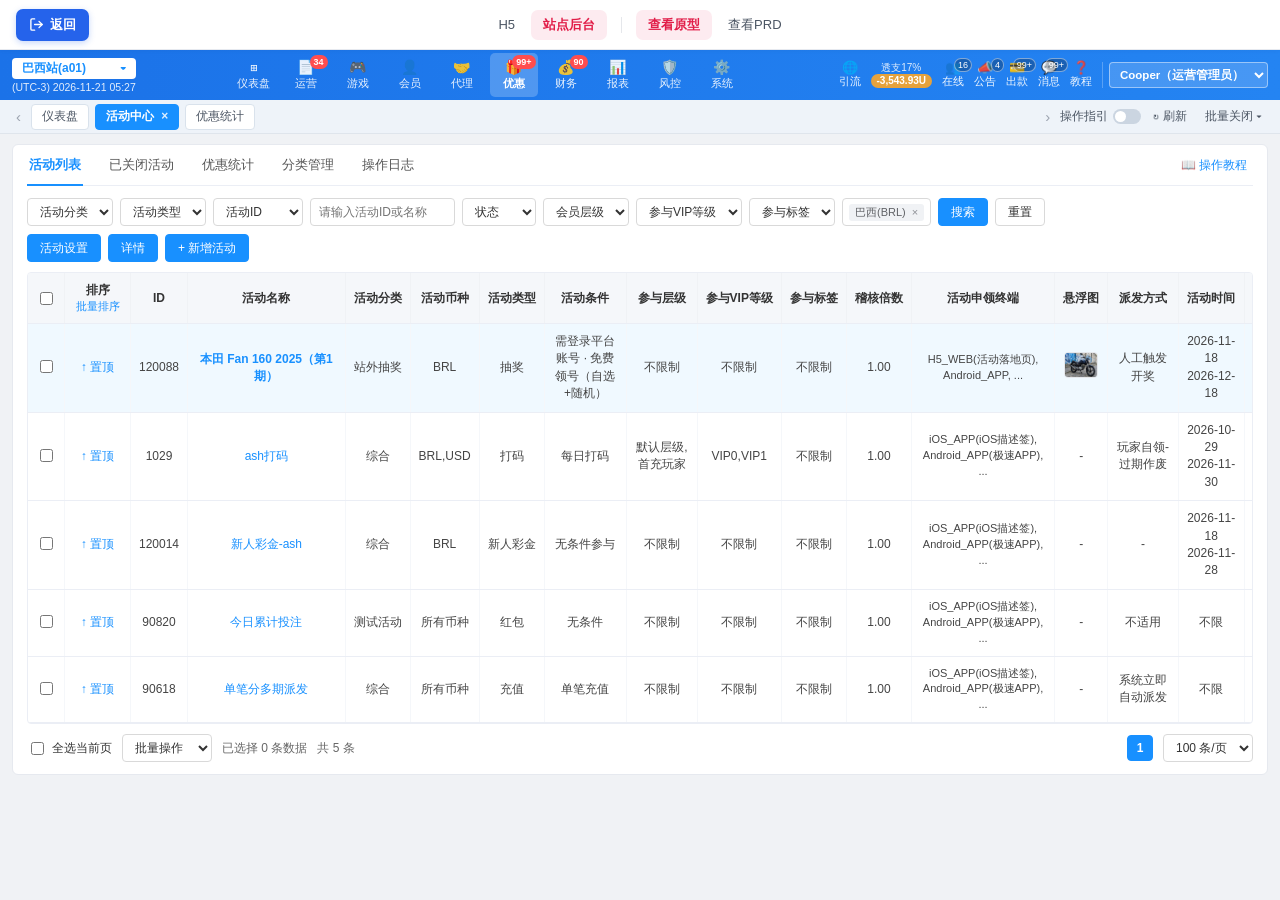
==== commit 98c07ff3: "Complete PRD R01-R07 backend configuration gaps, RBAC, rule freeze, and audit logs" ====
--- a/admin.html
+++ b/admin.html
@@ -42,7 +42,13 @@
       <div class="erp-stat-item"><span class="stat-ico">💳</span><span>出款</span><em class="mini-num">99+</em></div>
       <div class="erp-stat-item"><span class="stat-ico">💬</span><span>消息</span><em class="mini-num">99+</em></div>
       <div class="erp-stat-item"><span class="stat-ico">❓</span><span>教程</span></div>
-      <div class="erp-user-menu">Cooper ▾</div>
+      <div class="erp-role-box" title="切换角色验证 PRD R05 权限控制">
+        <select id="erpRoleSelect" class="erp-role-select" aria-label="切换操作角色">
+          <option value="ops">Cooper（运营管理员）</option>
+          <option value="draw">Alice（开奖授权员）</option>
+          <option value="finance">Bob（财务审核员）</option>
+        </select>
+      </div>
     </div>
   </header>
 
@@ -76,6 +82,7 @@
           <button type="button" class="subtab-btn" data-subtab="closed">已关闭活动</button>
           <button type="button" class="subtab-btn" data-subtab="stats">优惠统计</button>
           <button type="button" class="subtab-btn" data-subtab="categories">分类管理</button>
+          <button type="button" class="subtab-btn" data-subtab="logs">操作日志</button>
         </div>
         <button type="button" class="tutorial-link" id="openTutorialBtn">📖 操作教程</button>
       </div>
@@ -192,6 +199,27 @@
         </div>
       </div>
 
+      <!-- 操作审计日志子面板（PRD R05） -->
+      <div class="subpanel-box" id="logsSubpanel" hidden>
+        <div class="subpanel-head">
+          <h3>后台操作审计日志（PRD R05：发布、配置变更、作废、开奖、结算与付款全留痕）</h3>
+        </div>
+        <div class="erp-table-wrap">
+          <table class="erp-table erp-table--compact">
+            <thead>
+              <tr>
+                <th style="width:160px;">操作时间</th>
+                <th style="width:150px;">操作人 / 角色</th>
+                <th style="width:110px;">模块</th>
+                <th style="width:140px;">动作</th>
+                <th>操作详情与原因留痕</th>
+              </tr>
+            </thead>
+            <tbody id="auditLogTableBody"></tbody>
+          </table>
+        </div>
+      </div>
+
       <!-- 底部分页栏 -->
       <div class="erp-pagination" id="activityPagination">
         <div class="pagi-left">
@@ -228,6 +256,10 @@
 
       <form id="createActivityForm" class="erp-modal-body">
         <input type="hidden" id="editingActivityId" value="" />
+        <!-- PRD R05：已发布活动规则版本冻结警示条 -->
+        <div class="freeze-notice-bar" id="freezeNoticeBar" hidden>
+          🔒 <strong>规则版本已冻结（PRD R05）</strong>：本期活动已发布上线，影响参与资格、号码范围、发放方式与开奖规则的核心字段已自动锁定；仅允许调整非核心展示项或新增/启停博主渠道，所有变更将记入操作审计日志。
+        </div>
         <div class="dual-col-layout">
           <!-- ========== 左栏：基础配置 + 抽奖规则 + 博主渠道 + 结算配置 ========== -->
           <div class="form-col-left">
@@ -355,29 +387,41 @@
             <div class="form-row">
               <label class="f-label"><i class="req">*</i> 号码范围 <span class="help-q" title="连续号码范围及前台展示位数，发布后冻结">?</span></label>
               <div class="f-control inline-num-range">
-                <input type="text" id="cfgNumStart" class="erp-input w-100" value="000001" />
+                <input type="text" id="cfgNumStart" class="erp-input w-100" data-freeze-field value="000001" />
                 <span>至</span>
-                <input type="text" id="cfgNumEnd" class="erp-input w-100" value="100000" />
+                <input type="text" id="cfgNumEnd" class="erp-input w-100" data-freeze-field value="100000" />
                 <span style="margin-left:8px;">展示位数</span>
-                <input type="number" id="cfgNumDigits" class="erp-input w-64" value="6" min="4" max="8" />
-              </div>
-            </div>
-
-            <!-- 发放方式 -->
-            <div class="form-row">
-              <label class="f-label"><i class="req">*</i> 发放方式 <span class="help-q" title="支持系统自动分配或用户自选号码">?</span></label>
-              <div class="f-control inline-radios">
-                <label><input type="radio" name="cfgIssueMode" value="系统自动分配" checked /> 系统自动分配</label>
-                <label><input type="radio" name="cfgIssueMode" value="用户自选号码" /> 用户自选号码</label>
-              </div>
-            </div>
-
-            <!-- 单人上限 -->
-            <div class="form-row">
-              <label class="f-label"><i class="req">*</i> 单人上限</label>
+                <input type="number" id="cfgNumDigits" class="erp-input w-64" data-freeze-field value="6" min="4" max="8" />
+              </div>
+            </div>
+
+            <!-- 发放方式（PRD R02：支持多选，与 H5 双模式一致） -->
+            <div class="form-row">
+              <label class="f-label"><i class="req">*</i> 发放方式 <span class="help-q" title="可同时勾选系统自动分配与用户自选号码，发布后冻结">?</span></label>
+              <div class="f-control inline-radios">
+                <label><input type="checkbox" name="cfgIssueMode" value="用户自选号码" data-freeze-field checked /> 用户自选号码</label>
+                <label><input type="checkbox" name="cfgIssueMode" value="系统自动分配" data-freeze-field checked /> 系统自动分配</label>
+              </div>
+            </div>
+
+            <!-- 发放上限（PRD R02：单次上限 + 单人上限） -->
+            <div class="form-row">
+              <label class="f-label"><i class="req">*</i> 发放上限 <span class="help-q" title="同时限制单次领取与单人单期累计有效号码上限">?</span></label>
               <div class="f-control inline-num-range">
-                <input type="number" id="cfgUserLimit" class="erp-input w-80" value="1" min="1" />
-                <span>个有效号码 / 人 / 期</span>
+                <span>单次</span>
+                <input type="number" id="cfgPerClaimLimit" class="erp-input w-64" data-freeze-field value="1" min="1" />
+                <span>个，单人每期</span>
+                <input type="number" id="cfgUserLimit" class="erp-input w-64" data-freeze-field value="1" min="1" />
+                <span>个有效号码</span>
+              </div>
+            </div>
+
+            <!-- 锁池前作废号码处理（PRD R02） -->
+            <div class="form-row">
+              <label class="f-label"><i class="req">*</i> 作废回池 <span class="help-q" title="满额锁池前，被风控作废的号码是否回池可重新发放">?</span></label>
+              <div class="f-control inline-radios">
+                <label><input type="radio" name="cfgVoidRecycle" value="锁池前回池" data-freeze-field checked /> 锁池前回池可再发放</label>
+                <label><input type="radio" name="cfgVoidRecycle" value="作废不回池" data-freeze-field /> 作废不回池（仅扣进度）</label>
               </div>
             </div>
 
@@ -385,20 +429,35 @@
             <div class="form-row">
               <label class="f-label"><i class="req">*</i> 参与资格 <span class="help-q" title="未登录用户点击锁定号码将直跳平台前台注册/登录">?</span></label>
               <div class="f-control inline-radios">
-                <label><input type="radio" name="cfgEligibility" value="需登录平台账号" checked /> 需登录平台账号</label>
-                <label><input type="radio" name="cfgEligibility" value="仅新注册用户" /> 仅新注册用户</label>
-                <label><input type="radio" name="cfgEligibility" value="无额外限制" /> 无额外限制</label>
-              </div>
-            </div>
-
-            <!-- 进度展示 -->
-            <div class="form-row">
-              <label class="f-label">进度展示 <span class="help-q" title="开启后前台实时展示有效号码进度条">?</span></label>
-              <div class="f-control">
+                <label><input type="radio" name="cfgEligibility" value="需登录平台账号" data-freeze-field checked /> 需登录平台账号</label>
+                <label><input type="radio" name="cfgEligibility" value="仅新注册用户" data-freeze-field /> 仅新注册用户</label>
+                <label><input type="radio" name="cfgEligibility" value="无额外限制" data-freeze-field /> 无额外限制</label>
+              </div>
+            </div>
+
+            <!-- 注册跳转与无效渠道兜底（PRD R01） -->
+            <div class="form-row form-row--top">
+              <label class="f-label"><i class="req">*</i> 注册跳转 <span class="help-q" title="PRD R01 已确认：直跳平台现有前台注册页并携带活动与渠道标识">?</span></label>
+              <div class="f-control limit-stack">
+                <div class="inline-radios">
+                  <label><input type="radio" name="cfgRegTarget" value="现有前台注册页" checked /> 直跳平台现有前台注册页（自动透传活动与渠道参数）</label>
+                </div>
+                <div class="inline-radios" style="color:#666;">
+                  <label><input type="checkbox" id="cfgRegAutoReturn" checked /> 注册成功后自动回跳活动页锁号</label>
+                  <label><input type="checkbox" id="cfgInvalidKolFallback" checked /> 无效渠道允许注册并记为「无有效来源」</label>
+                </div>
+              </div>
+            </div>
+
+            <!-- 进度展示（PRD R03） -->
+            <div class="form-row">
+              <label class="f-label">进度展示 <span class="help-q" title="有效号码数 ÷ 可发放总数，向下取整防未满额显示100%">?</span></label>
+              <div class="f-control inline-radios">
                 <label class="erp-switch">
                   <input type="checkbox" id="cfgShowProgress" checked />
                   <span class="erp-switch-track"><i>开</i></span>
                 </label>
+                <label class="inline-check"><input type="checkbox" id="cfgShowFraction" checked /> 同步展示「已发放/总量」（未满额不进位为100%）</label>
               </div>
             </div>
 
@@ -406,16 +465,34 @@
             <div class="form-row">
               <label class="f-label"><i class="req">*</i> 满额处理</label>
               <div class="f-control inline-radios">
-                <label><input type="radio" name="cfgFullAction" value="进入待开奖并停止发号" checked /> 进入待开奖并停止发号</label>
-              </div>
-            </div>
-
-            <!-- 开奖方式 -->
+                <label><input type="radio" name="cfgFullAction" value="进入待开奖并停止发号" data-freeze-field checked /> 进入待开奖并停止发号（同刻锁定有效号码清单）</label>
+              </div>
+            </div>
+
+            <!-- 开奖方式 & 结果产生方式（PRD R04） -->
             <div class="form-row">
               <label class="f-label"><i class="req">*</i> 开奖方式 <span class="help-q" title="可人工授权触发或满额后自动开奖">?</span></label>
               <div class="f-control inline-radios">
-                <label><input type="radio" name="cfgDrawMode" value="人工触发开奖" checked /> 人工触发开奖</label>
-                <label><input type="radio" name="cfgDrawMode" value="满额自动开奖" /> 满额自动开奖</label>
+                <label><input type="radio" name="cfgDrawMode" value="人工触发开奖" data-freeze-field checked /> 人工触发开奖（限开奖授权员）</label>
+                <label><input type="radio" name="cfgDrawMode" value="满额自动开奖" data-freeze-field /> 满额自动开奖</label>
+              </div>
+            </div>
+
+            <div class="form-row">
+              <label class="f-label"><i class="req">*</i> 结果产生 <span class="help-q" title="PRD R04：结果依据与算法记录在开奖审计中">?</span></label>
+              <div class="f-control inline-radios">
+                <label><input type="radio" name="cfgDrawAlgo" value="系统加密随机抽签" data-freeze-field checked /> 系统加密随机抽签</label>
+                <label><input type="radio" name="cfgDrawAlgo" value="第三方公证期号映射" data-freeze-field /> 第三方公证期号映射</label>
+                <label><input type="radio" name="cfgDrawAlgo" value="人工录入核验结果" data-freeze-field /> 人工录入核验结果</label>
+              </div>
+            </div>
+
+            <!-- 落空号码处理（PRD R04） -->
+            <div class="form-row">
+              <label class="f-label"><i class="req">*</i> 落空处理 <span class="help-q" title="若规则命中未发放或已作废号码时的处理方式">?</span></label>
+              <div class="f-control inline-radios">
+                <label><input type="radio" name="cfgEmptyHit" value="顺延下一有效号" data-freeze-field checked /> 顺延下一有效号码</label>
+                <label><input type="radio" name="cfgEmptyHit" value="重新抽取有效号" data-freeze-field /> 重新抽取直至命中有效号</label>
               </div>
             </div>
 
@@ -423,18 +500,28 @@
             <div class="form-row">
               <label class="f-label"><i class="req">*</i> 到期未满</label>
               <div class="f-control inline-radios">
-                <label><input type="radio" name="cfgUndersold" value="按时开奖" checked /> 按时开奖</label>
-                <label><input type="radio" name="cfgUndersold" value="延期" /> 延期</label>
-                <label><input type="radio" name="cfgUndersold" value="取消本期" /> 取消本期</label>
-              </div>
-            </div>
-
-            <!-- 归因窗口 -->
-            <div class="form-row">
-              <label class="f-label">归因窗口 <span class="help-q" title="窗口内采用最后一次有效博主来源归因">?</span></label>
+                <label><input type="radio" name="cfgUndersold" value="按时开奖" data-freeze-field checked /> 按时开奖</label>
+                <label><input type="radio" name="cfgUndersold" value="延期" data-freeze-field /> 延期</label>
+                <label><input type="radio" name="cfgUndersold" value="取消本期" data-freeze-field /> 取消本期</label>
+              </div>
+            </div>
+
+            <!-- 归因窗口 & 有效注册筛选条件（PRD R06） -->
+            <div class="form-row">
+              <label class="f-label">归因口径 <span class="help-q" title="窗口内采用最后一次有效博主来源归因，同一账号仅计一次">?</span></label>
               <div class="f-control inline-num-range">
-                <input type="number" id="cfgAttrWindow" class="erp-input w-80" value="7" min="1" max="90" />
-                <span>天</span>
+                <span>窗口内末次归因</span>
+                <input type="number" id="cfgAttrWindow" class="erp-input w-64" value="7" min="1" max="90" />
+                <span>天（老账号登录与重复提交不计新增）</span>
+              </div>
+            </div>
+
+            <div class="form-row form-row--top">
+              <label class="f-label"><i class="req">*</i> 有效注册条件 <span class="help-q" title="PRD R06：进入博主推广结算的有效新注册筛选口径">?</span></label>
+              <div class="f-control inline-radios">
+                <label><input type="checkbox" checked disabled /> 平台成功创建新账号</label>
+                <label><input type="checkbox" id="cfgValidPhone" checked /> 手机号/账号唯一性校验</label>
+                <label><input type="checkbox" id="cfgValidRisk" checked /> 剔除同设备/同IP批量异常</label>
               </div>
             </div>
 
@@ -447,7 +534,7 @@
               </div>
             </div>
 
-            <!-- 结算周期 -->
+            <!-- 结算周期 & 币种（PRD R07） -->
             <div class="form-row">
               <label class="f-label"><i class="req">*</i> 结算周期</label>
               <div class="f-control inline-radios">
@@ -457,11 +544,15 @@
               </div>
             </div>
 
-            <!-- 计费口径 -->
-            <div class="form-row">
-              <label class="f-label"><i class="req">*</i> 计费口径 <span class="help-q" title="按博主带来的有效新注册账号计费">?</span></label>
-              <div class="f-control inline-radios">
-                <label><input type="radio" name="cfgBillingType" value="有效注册付费" checked /> 有效注册付费</label>
+            <div class="form-row">
+              <label class="f-label"><i class="req">*</i> 结算币种</label>
+              <div class="f-control inline-num-range">
+                <select id="cfgSettleCurrency" class="erp-input w-120">
+                  <option value="BRL" selected>BRL（雷亚尔）</option>
+                  <option value="USD">USD（美元）</option>
+                  <option value="USDT">USDT（泰达币）</option>
+                </select>
+                <span style="color:#666;">计费口径：有效注册付费（按费率版本追溯）</span>
               </div>
             </div>
 
@@ -470,7 +561,7 @@
               <label class="f-label"><i class="req">*</i> 单次费率</label>
               <div class="f-control inline-num-range">
                 <input type="number" step="0.01" id="cfgUnitRate" class="erp-input w-120" value="12.50" />
-                <span>BRL / 有效注册</span>
+                <span id="cfgRateUnitLabel">BRL / 有效注册</span>
               </div>
             </div>
 
@@ -640,6 +731,26 @@
               </div>
             </div>
 
+            <!-- 领奖期限与弃奖处理（PRD R04） -->
+            <div class="form-row">
+              <label class="f-label"><i class="req">*</i> 领奖与弃奖 <span class="help-q" title="PRD R04：配置中奖后有效领奖期限及逾期弃奖处理方式">?</span></label>
+              <div class="f-control inline-num-range">
+                <span>开奖后</span>
+                <input type="number" id="cfgClaimDays" class="erp-input w-64" value="7" min="1" max="90" />
+                <span>天内领奖，逾期：</span>
+                <label class="inline-check"><input type="radio" name="cfgForfeitRule" value="自动弃奖" checked /> 自动弃奖</label>
+                <label class="inline-check"><input type="radio" name="cfgForfeitRule" value="递补重抽" /> 递补重抽</label>
+              </div>
+            </div>
+
+            <!-- 领奖说明（PRD R04 / R05） -->
+            <div class="form-row form-row--top">
+              <label class="f-label"><i class="req">*</i> 领奖说明</label>
+              <div class="f-control">
+                <textarea id="cfgClaimDesc" class="erp-textarea" rows="2" placeholder="请说明中奖后的官方核验与派奖流程">中奖公示后，请中奖用户凭平台注册账号联系本页官方客服核验身份，核实无误后安排实物交付或等值派奖（领奖不收取任何费用）。</textarea>
+              </div>
+            </div>
+
             <!-- 规则说明 -->
             <div class="form-row form-row--top">
               <label class="f-label"><i class="req">*</i> 规则说明</label>
@@ -688,6 +799,7 @@
             <select id="detailTicketStatus" class="erp-input" style="width:120px;">
               <option value="all">全部状态</option>
               <option value="有效">有效</option>
+              <option value="待确认">待确认</option>
               <option value="作废">作废</option>
             </select>
           </div>
@@ -747,12 +859,12 @@
                 <th>结算单号</th>
                 <th>博主标识 / 名称</th>
                 <th>结算周期</th>
+                <th>点击量 / 注册量</th>
                 <th>费率版本 / 单价</th>
-                <th>有效注册数</th>
-                <th>排除异常数</th>
-                <th>调账金额</th>
+                <th>有效注册 / 排除</th>
+                <th>调账金额与原因</th>
                 <th>应付总额</th>
-                <th>状态</th>
+                <th>状态 / 付款凭证</th>
                 <th>操作</th>
               </tr>
             </thead>
--- a/admin.css
+++ b/admin.css
@@ -191,12 +191,45 @@
   border-radius: 999px;
 }
 
-.erp-user-menu {
-  font-size: 12px;
-  font-weight: 600;
+.erp-role-box {
   padding-left: 6px;
   border-left: 1px solid rgba(255, 255, 255, 0.25);
-  cursor: pointer;
+}
+
+.erp-role-select {
+  height: 26px;
+  border: 1px solid rgba(255, 255, 255, 0.45);
+  background: rgba(255, 255, 255, 0.16);
+  color: #ffffff;
+  border-radius: 4px;
+  padding: 0 6px;
+  font-size: 11.5px;
+  font-weight: 600;
+  cursor: pointer;
+  outline: none;
+}
+
+.erp-role-select option {
+  color: #1f2937;
+  background: #ffffff;
+}
+
+.freeze-notice-bar {
+  background: #fffbeb;
+  border: 1px solid #fde68a;
+  color: #92400e;
+  border-radius: 6px;
+  padding: 9px 12px;
+  margin-bottom: 14px;
+  font-size: 12px;
+  line-height: 1.5;
+}
+
+.erp-input:disabled,
+input[disabled] {
+  background-color: #f5f5f5;
+  color: #8c8c8c;
+  cursor: not-allowed;
 }
 
 /* ===========================
@@ -711,7 +744,7 @@
   display: flex;
   align-items: center;
   justify-content: center;
-  padding: 14px;
+  padding: 10px;
 }
 
 .erp-modal-mask[hidden] {
@@ -720,7 +753,7 @@
 
 .erp-modal {
   width: 100%;
-  max-height: calc(100vh - 78px);
+  max-height: calc(100vh - 70px);
   background: #ffffff;
   border-radius: 6px;
   display: flex;
@@ -730,11 +763,13 @@
 }
 
 .erp-modal--xl {
-  max-width: 1180px;
+  width: 98vw;
+  max-width: 1680px;
 }
 
 .erp-modal--lg {
-  max-width: 980px;
+  width: 92vw;
+  max-width: 1140px;
 }
 
 .erp-modal-header {
@@ -772,7 +807,7 @@
 }
 
 .erp-modal-body {
-  padding: 16px 22px;
+  padding: 18px 28px;
   overflow-y: auto;
   flex: 1;
 }
@@ -791,7 +826,7 @@
 .dual-col-layout {
   display: grid;
   grid-template-columns: 1.08fr 0.92fr;
-  gap: 28px;
+  gap: 36px;
   align-items: start;
 }
 
@@ -937,6 +972,8 @@
   gap: 5px;
   cursor: pointer;
   color: #333333;
+  white-space: nowrap;
+  flex-shrink: 0;
 }
 
 .inline-radios input[type="radio"],
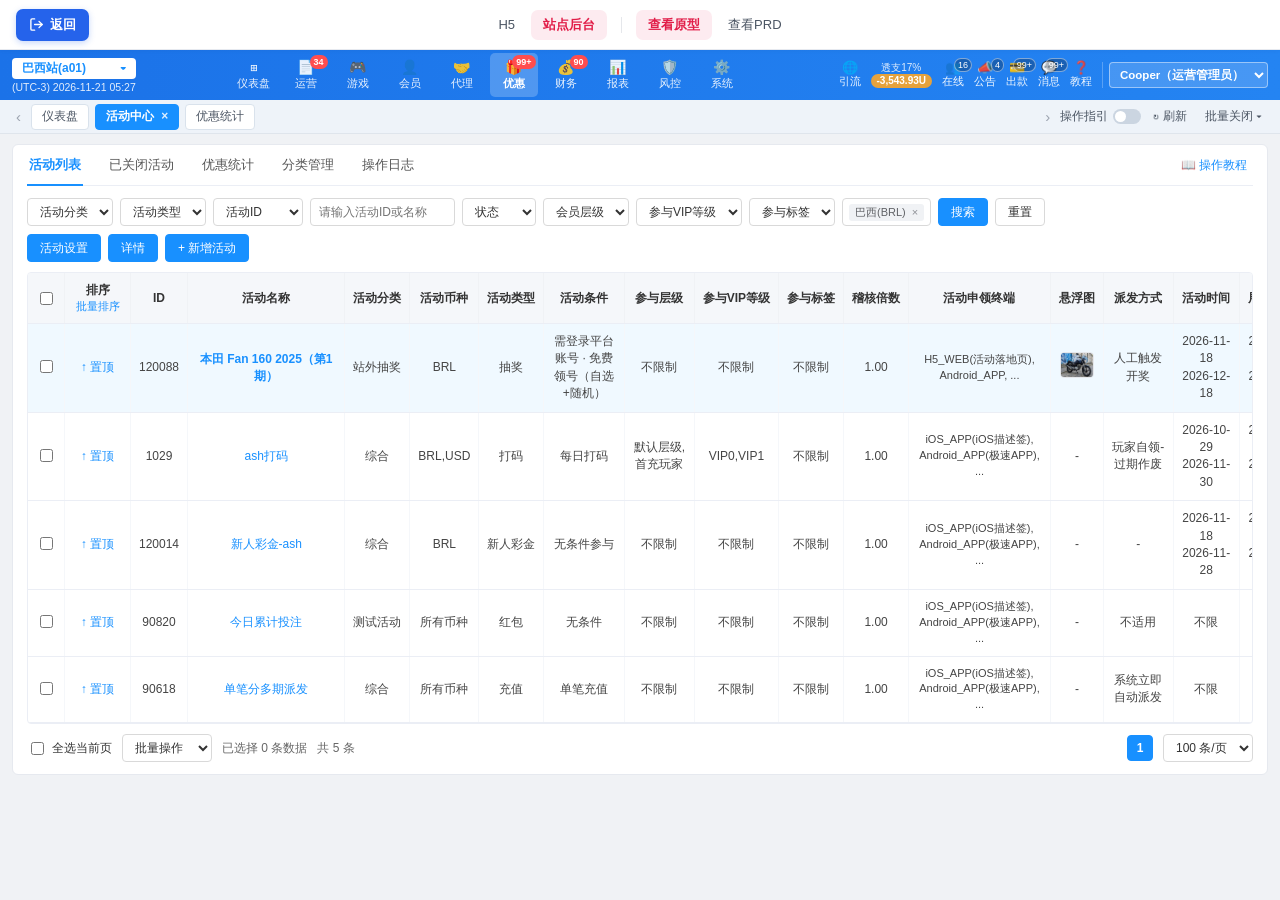
==== commit 14a8bfdf: "Add Activity Draw modal with random/manual entry, double confirmation, and permanent lock" ====
--- a/admin.html
+++ b/admin.html
@@ -294,7 +294,7 @@
 
             <!-- 活动形式 -->
             <div class="form-row">
-              <label class="f-label"><i class="req">*</i> 活动形式</label>
+              <label class="f-label"><i class="req">*</i> 活动形式 <span class="help-q" tabindex="0" data-tip-text="站内抽奖：仅在站点活动中心内参与；站外抽奖：生成独立 H5 落地页供博主对外推广，未登录用户点击锁号直跳平台前台注册/登录。">?</span></label>
               <div class="f-control inline-radios">
                 <label><input type="radio" name="actFormType" value="站内抽奖" /> 站内抽奖</label>
                 <label><input type="radio" name="actFormType" value="站外抽奖" checked /> 站外抽奖</label>
@@ -363,7 +363,7 @@
 
             <!-- 主办方 -->
             <div class="form-row">
-              <label class="f-label"><i class="req">*</i> 主办方 <span class="help-q" title="在前台活动页明确披露主办主体">?</span></label>
+              <label class="f-label"><i class="req">*</i> 主办方 <span class="help-q" tabindex="0" data-tip-text="用于在前台活动页及规则弹窗中明确披露本期活动主办主体与合作平台关系（PRD 第 4.1 条）。">?</span></label>
               <div class="f-control">
                 <input type="text" id="cfgSponsor" class="erp-input" placeholder="请输入主办方名称" value="塔瓦雷斯活动方" required />
               </div>
@@ -371,7 +371,7 @@
 
             <!-- 奖品配置动态表 -->
             <div class="form-row form-row--top">
-              <label class="f-label"><i class="req">*</i> 奖品配置</label>
+              <label class="f-label"><i class="req">*</i> 奖品配置 <span class="help-q" tabindex="0" data-tip-text="配置本期各档奖项名称、奖品描述/金额与中奖名额，开奖后将按此处配置在前台公示奖项与中奖号码。">?</span></label>
               <div class="f-control">
                 <div class="prize-table-head">
                   <span>奖项名称</span>
@@ -385,7 +385,7 @@
 
             <!-- 号码范围 -->
             <div class="form-row">
-              <label class="f-label"><i class="req">*</i> 号码范围 <span class="help-q" title="连续号码范围及前台展示位数，发布后冻结">?</span></label>
+              <label class="f-label"><i class="req">*</i> 号码范围 <span class="help-q" tabindex="0" data-tip-text="配置本期连续号码池起止值及前台补零展示位数（如 000001 至 100000，6 位）。活动发布后该范围冻结不可更改，同一有效号码仅归属一笔记录。">?</span></label>
               <div class="f-control inline-num-range">
                 <input type="text" id="cfgNumStart" class="erp-input w-100" data-freeze-field value="000001" />
                 <span>至</span>
@@ -395,9 +395,32 @@
               </div>
             </div>
 
+            <!-- 号码价格（免费 / 付费 + 动态档位配置） -->
+            <div class="form-row form-row--top">
+              <label class="f-label"><i class="req">*</i> 号码价格 <span class="help-q" tabindex="0" data-tip-text="免费：用户无需支付即可按上限领号，H5 端展示「立即锁定号码」；付费：需配置号码数量及对应价格档位（如支付 $1 可选 1 个号码、$2 可选 2 个号码），H5 端展示「立即购买号码」与对应价格。活动发布后冻结。">?</span></label>
+              <div class="f-control">
+                <div class="inline-radios">
+                  <label><input type="radio" name="cfgPriceMode" value="free" data-freeze-field checked /> 免费</label>
+                  <label><input type="radio" name="cfgPriceMode" value="paid" data-freeze-field /> 付费</label>
+                </div>
+
+                <!-- 选择「付费」时展开的档位配置表 -->
+                <div class="price-tier-panel" id="priceTierPanel" hidden>
+                  <div class="price-tier-head">
+                    <span>号码数量（个）</span>
+                    <span>对应价格（$）</span>
+                    <span>档位标签（可选）</span>
+                    <span></span>
+                  </div>
+                  <div id="priceTierRows" class="price-tier-rows"></div>
+                  <div class="price-tier-tip">示例：配置数量 1、价格 1 表示「支付 $1 可选择 1 个号码」；配置数量 2、价格 2 表示「支付 $2 可选择 2 个号码」。</div>
+                </div>
+              </div>
+            </div>
+
             <!-- 发放方式（PRD R02：支持多选，与 H5 双模式一致） -->
             <div class="form-row">
-              <label class="f-label"><i class="req">*</i> 发放方式 <span class="help-q" title="可同时勾选系统自动分配与用户自选号码，发布后冻结">?</span></label>
+              <label class="f-label"><i class="req">*</i> 发放方式 <span class="help-q" tabindex="0" data-tip-text="控制前台 H5 允许的选号方式：可单选或同时开启「用户自选号码」与「系统自动分配」。活动发布后冻结不可变更。">?</span></label>
               <div class="f-control inline-radios">
                 <label><input type="checkbox" name="cfgIssueMode" value="用户自选号码" data-freeze-field checked /> 用户自选号码</label>
                 <label><input type="checkbox" name="cfgIssueMode" value="系统自动分配" data-freeze-field checked /> 系统自动分配</label>
@@ -406,7 +429,7 @@
 
             <!-- 发放上限（PRD R02：单次上限 + 单人上限） -->
             <div class="form-row">
-              <label class="f-label"><i class="req">*</i> 发放上限 <span class="help-q" title="同时限制单次领取与单人单期累计有效号码上限">?</span></label>
+              <label class="f-label"><i class="req">*</i> 发放上限 <span class="help-q" tabindex="0" data-tip-text="限制每次请求最多发放的号码数及同一平台账号在本期累计可持有的有效号码上限（单次上限不得大于单人每期上限）。重复提交幂等返回原结果。">?</span></label>
               <div class="f-control inline-num-range">
                 <span>单次</span>
                 <input type="number" id="cfgPerClaimLimit" class="erp-input w-64" data-freeze-field value="1" min="1" />
@@ -418,7 +441,7 @@
 
             <!-- 锁池前作废号码处理（PRD R02） -->
             <div class="form-row">
-              <label class="f-label"><i class="req">*</i> 作废回池 <span class="help-q" title="满额锁池前，被风控作废的号码是否回池可重新发放">?</span></label>
+              <label class="f-label"><i class="req">*</i> 作废回池 <span class="help-q" tabindex="0" data-tip-text="满额锁池前，当后台因风控/异常将有效号码作废时，决定该号码是否重新释放回号码池供其他用户领取；无论是否回池，作废均扣减当前有效进度并留痕。">?</span></label>
               <div class="f-control inline-radios">
                 <label><input type="radio" name="cfgVoidRecycle" value="锁池前回池" data-freeze-field checked /> 锁池前回池可再发放</label>
                 <label><input type="radio" name="cfgVoidRecycle" value="作废不回池" data-freeze-field /> 作废不回池（仅扣进度）</label>
@@ -427,7 +450,7 @@
 
             <!-- 参与资格 -->
             <div class="form-row">
-              <label class="f-label"><i class="req">*</i> 参与资格 <span class="help-q" title="未登录用户点击锁定号码将直跳平台前台注册/登录">?</span></label>
+              <label class="f-label"><i class="req">*</i> 参与资格 <span class="help-q" tabindex="0" data-tip-text="校验用户是否满足免费领号条件：需登录平台账号（新老账号均可）、仅新注册用户（仅本期新开户账号）或无额外限制。">?</span></label>
               <div class="f-control inline-radios">
                 <label><input type="radio" name="cfgEligibility" value="需登录平台账号" data-freeze-field checked /> 需登录平台账号</label>
                 <label><input type="radio" name="cfgEligibility" value="仅新注册用户" data-freeze-field /> 仅新注册用户</label>
@@ -437,7 +460,7 @@
 
             <!-- 注册跳转与无效渠道兜底（PRD R01） -->
             <div class="form-row form-row--top">
-              <label class="f-label"><i class="req">*</i> 注册跳转 <span class="help-q" title="PRD R01 已确认：直跳平台现有前台注册页并携带活动与渠道标识">?</span></label>
+              <label class="f-label"><i class="req">*</i> 注册跳转 <span class="help-q" tabindex="0" data-tip-text="已确认规则（PRD R01）：活动页不独立建号，点击注册直跳平台现有前台注册页并透传活动 ID 与博主渠道参数；渠道无效时允许正常注册并记为「无有效来源」。">?</span></label>
               <div class="f-control limit-stack">
                 <div class="inline-radios">
                   <label><input type="radio" name="cfgRegTarget" value="现有前台注册页" checked /> 直跳平台现有前台注册页（自动透传活动与渠道参数）</label>
@@ -451,7 +474,7 @@
 
             <!-- 进度展示（PRD R03） -->
             <div class="form-row">
-              <label class="f-label">进度展示 <span class="help-q" title="有效号码数 ÷ 可发放总数，向下取整防未满额显示100%">?</span></label>
+              <label class="f-label">进度展示 <span class="help-q" tabindex="0" data-tip-text="进度 = 本期有效号码数 ÷ 可发放总数 × 100%（待确认与作废号码不计入）。向下取整确保未满额时绝不提前显示 100%。">?</span></label>
               <div class="f-control inline-radios">
                 <label class="erp-switch">
                   <input type="checkbox" id="cfgShowProgress" checked />
@@ -463,7 +486,7 @@
 
             <!-- 满额处理 -->
             <div class="form-row">
-              <label class="f-label"><i class="req">*</i> 满额处理</label>
+              <label class="f-label"><i class="req">*</i> 满额处理 <span class="help-q" tabindex="0" data-tip-text="当实际有效号码数达到号码总量（100%）时，系统立即关闭新参与并按同一时点锁定有效号码清单，活动进入「待开奖」状态。">?</span></label>
               <div class="f-control inline-radios">
                 <label><input type="radio" name="cfgFullAction" value="进入待开奖并停止发号" data-freeze-field checked /> 进入待开奖并停止发号（同刻锁定有效号码清单）</label>
               </div>
@@ -471,7 +494,7 @@
 
             <!-- 开奖方式 & 结果产生方式（PRD R04） -->
             <div class="form-row">
-              <label class="f-label"><i class="req">*</i> 开奖方式 <span class="help-q" title="可人工授权触发或满额后自动开奖">?</span></label>
+              <label class="f-label"><i class="req">*</i> 开奖方式 <span class="help-q" tabindex="0" data-tip-text="人工触发开奖：进入「待开奖」后由具备开奖权限的授权人员手动执行并公示；满额自动开奖：锁定清单后系统自动按规则出号并公示。重复触发沿用既有结果。">?</span></label>
               <div class="f-control inline-radios">
                 <label><input type="radio" name="cfgDrawMode" value="人工触发开奖" data-freeze-field checked /> 人工触发开奖（限开奖授权员）</label>
                 <label><input type="radio" name="cfgDrawMode" value="满额自动开奖" data-freeze-field /> 满额自动开奖</label>
@@ -479,7 +502,7 @@
             </div>
 
             <div class="form-row">
-              <label class="f-label"><i class="req">*</i> 结果产生 <span class="help-q" title="PRD R04：结果依据与算法记录在开奖审计中">?</span></label>
+              <label class="f-label"><i class="req">*</i> 结果产生 <span class="help-q" tabindex="0" data-tip-text="定义中奖号码的生成依据与算法，结果入库时同步记录规则版本、开奖方式、依据快照与操作人以便审计复核。">?</span></label>
               <div class="f-control inline-radios">
                 <label><input type="radio" name="cfgDrawAlgo" value="系统加密随机抽签" data-freeze-field checked /> 系统加密随机抽签</label>
                 <label><input type="radio" name="cfgDrawAlgo" value="第三方公证期号映射" data-freeze-field /> 第三方公证期号映射</label>
@@ -489,7 +512,7 @@
 
             <!-- 落空号码处理（PRD R04） -->
             <div class="form-row">
-              <label class="f-label"><i class="req">*</i> 落空处理 <span class="help-q" title="若规则命中未发放或已作废号码时的处理方式">?</span></label>
+              <label class="f-label"><i class="req">*</i> 落空处理 <span class="help-q" tabindex="0" data-tip-text="当开奖规则命中的号码未售出/未发放或已被风控作废时的兜底规则：按序号顺延至下一个有效号码，或按原算法重新抽取。">?</span></label>
               <div class="f-control inline-radios">
                 <label><input type="radio" name="cfgEmptyHit" value="顺延下一有效号" data-freeze-field checked /> 顺延下一有效号码</label>
                 <label><input type="radio" name="cfgEmptyHit" value="重新抽取有效号" data-freeze-field /> 重新抽取直至命中有效号</label>
@@ -498,7 +521,7 @@
 
             <!-- 到期未满 -->
             <div class="form-row">
-              <label class="f-label"><i class="req">*</i> 到期未满</label>
+              <label class="f-label"><i class="req">*</i> 到期未满 <span class="help-q" tabindex="0" data-tip-text="当活动到达截止时间但有效号码进度未满 100% 时的处理策略：按现有有效池按时开奖、延长截止时间，或取消本期活动。">?</span></label>
               <div class="f-control inline-radios">
                 <label><input type="radio" name="cfgUndersold" value="按时开奖" data-freeze-field checked /> 按时开奖</label>
                 <label><input type="radio" name="cfgUndersold" value="延期" data-freeze-field /> 延期</label>
@@ -506,9 +529,21 @@
               </div>
             </div>
 
+            <!-- 领奖期限与弃奖处理（PRD R04，归属左栏活动特殊配置） -->
+            <div class="form-row">
+              <label class="f-label"><i class="req">*</i> 领奖与弃奖 <span class="help-q" tabindex="0" data-tip-text="配置中奖公示后的有效兑奖天数及逾期未领奖的处理规则：自动弃奖作废或从有效号码池中递补重抽。">?</span></label>
+              <div class="f-control inline-num-range">
+                <span>开奖后</span>
+                <input type="number" id="cfgClaimDays" class="erp-input w-64" data-freeze-field value="7" min="1" max="90" />
+                <span>天内领奖，逾期：</span>
+                <label class="inline-check"><input type="radio" name="cfgForfeitRule" value="自动弃奖" data-freeze-field checked /> 自动弃奖</label>
+                <label class="inline-check"><input type="radio" name="cfgForfeitRule" value="递补重抽" data-freeze-field /> 递补重抽</label>
+              </div>
+            </div>
+
             <!-- 归因窗口 & 有效注册筛选条件（PRD R06） -->
             <div class="form-row">
-              <label class="f-label">归因口径 <span class="help-q" title="窗口内采用最后一次有效博主来源归因，同一账号仅计一次">?</span></label>
+              <label class="f-label">归因口径 <span class="help-q" tabindex="0" data-tip-text="用户在归因窗口（天）内先后访问多个博主链接时，取注册前最后一次有效博主来源；同一平台账号的新注册仅归属一个博主且仅计一次，老账号登录不计新增。">?</span></label>
               <div class="f-control inline-num-range">
                 <span>窗口内末次归因</span>
                 <input type="number" id="cfgAttrWindow" class="erp-input w-64" value="7" min="1" max="90" />
@@ -517,7 +552,7 @@
             </div>
 
             <div class="form-row form-row--top">
-              <label class="f-label"><i class="req">*</i> 有效注册条件 <span class="help-q" title="PRD R06：进入博主推广结算的有效新注册筛选口径">?</span></label>
+              <label class="f-label"><i class="req">*</i> 有效注册条件 <span class="help-q" tabindex="0" data-tip-text="定义新账号注册后纳入博主结算的有效判定条件，不满足条件的注册将记录排除原因并不计入应付结算金额。">?</span></label>
               <div class="f-control inline-radios">
                 <label><input type="checkbox" checked disabled /> 平台成功创建新账号</label>
                 <label><input type="checkbox" id="cfgValidPhone" checked /> 手机号/账号唯一性校验</label>
@@ -527,7 +562,7 @@
 
             <!-- 博主渠道（动态可增删） -->
             <div class="form-row form-row--top">
-              <label class="f-label"><i class="req">*</i> 博主渠道</label>
+              <label class="f-label"><i class="req">*</i> 博主渠道 <span class="help-q" tabindex="0" data-tip-text="为每位推广博主生成绑定活动 ID 与博主标识的专属链接，支持独立启停及设置生效区间，分别统计点击量、注册成功量与有效注册量。">?</span></label>
               <div class="f-control">
                 <div id="kolChannelsFormList" class="kol-form-list"></div>
                 <button type="button" class="btn-dashed-add" id="addKolRowBtn">+ 添加渠道</button>
@@ -536,7 +571,7 @@
 
             <!-- 结算周期 & 币种（PRD R07） -->
             <div class="form-row">
-              <label class="f-label"><i class="req">*</i> 结算周期</label>
+              <label class="f-label"><i class="req">*</i> 结算周期 <span class="help-q" tabindex="0" data-tip-text="系统按所选周期（自然日/周/月）自动汇总各博主的有效注册明细，生成「待核对」结算单交由财务审核确认。">?</span></label>
               <div class="f-control inline-radios">
                 <label><input type="radio" name="cfgSettleCycle" value="按自然日" /> 按自然日</label>
                 <label><input type="radio" name="cfgSettleCycle" value="按自然周" /> 按自然周</label>
@@ -545,7 +580,7 @@
             </div>
 
             <div class="form-row">
-              <label class="f-label"><i class="req">*</i> 结算币种</label>
+              <label class="f-label"><i class="req">*</i> 结算币种 <span class="help-q" tabindex="0" data-tip-text="选择与博主对账付款使用的币种（BRL / USD / USDT），并联动下方单次费率单位。">?</span></label>
               <div class="f-control inline-num-range">
                 <select id="cfgSettleCurrency" class="erp-input w-120">
                   <option value="BRL" selected>BRL（雷亚尔）</option>
@@ -558,7 +593,7 @@
 
             <!-- 单次费率 -->
             <div class="form-row">
-              <label class="f-label"><i class="req">*</i> 单次费率</label>
+              <label class="f-label"><i class="req">*</i> 单次费率 <span class="help-q" tabindex="0" data-tip-text="每条符合计费条件的有效新增注册对应单价。每笔有效转化自动保存命中的费率版本，调价不影响已确认结算单的历史核对。">?</span></label>
               <div class="f-control inline-num-range">
                 <input type="number" step="0.01" id="cfgUnitRate" class="erp-input w-120" value="12.50" />
                 <span id="cfgRateUnitLabel">BRL / 有效注册</span>
@@ -567,37 +602,19 @@
 
             <!-- 费率生效区间 -->
             <div class="form-row">
-              <label class="f-label">费率生效区间</label>
+              <label class="f-label">费率生效区间 <span class="help-q" tabindex="0" data-tip-text="限定当前单次费率适用的有效起止日期，支持同周期内分段调价与版本追溯。">?</span></label>
               <div class="f-control range-row">
                 <input type="date" id="cfgRateStart" class="erp-input" value="2026-11-18" />
                 <span class="range-arrow">→</span>
                 <input type="date" id="cfgRateEnd" class="erp-input" value="2026-12-31" />
               </div>
             </div>
-
-            <!-- 结算明细入口 -->
-            <div class="form-row">
-              <label class="f-label">结算明细</label>
-              <div class="f-control">
-                <button type="button" class="btn-outline-blue" id="openSettlementFromModalBtn">查看结算明细</button>
-              </div>
-            </div>
           </div>
 
           <!-- ========== 右栏：宣传图配置 + 预览 + 申领限制 + 规则说明 ========== -->
           <div class="form-col-right">
             <div class="form-row">
-              <label class="f-label">展示宣传图 <span class="help-q" title="控制是否在 H5 活动页顶部展示主视觉图">?</span></label>
-              <div class="f-control">
-                <label class="erp-switch">
-                  <input type="checkbox" id="cfgShowBanner" checked />
-                  <span class="erp-switch-track"><i>开</i></span>
-                </label>
-              </div>
-            </div>
-
-            <div class="form-row">
-              <label class="f-label">宣传图来源</label>
+              <label class="f-label">宣传图来源 <span class="help-q" tabindex="0" data-tip-text="自定义：直接上传设计好的活动主视觉图或选用预设模板；系统在线编辑：通过内置模板编辑器快速生成多语言头图。">?</span></label>
               <div class="f-control inline-radios">
                 <label><input type="radio" name="cfgBannerSource" value="自定义" checked /> 自定义</label>
                 <label><input type="radio" name="cfgBannerSource" value="系统在线编辑" /> 系统在线编辑</label>
@@ -663,7 +680,7 @@
 
             <!-- 显示时间 -->
             <div class="form-row">
-              <label class="f-label">显示时间 <span class="help-q" title="是否在卡片角标展示活动时间">?</span></label>
+              <label class="f-label">显示时间 <span class="help-q" tabindex="0" data-tip-text="开启后在活动入口卡片上展示本期活动起止时间，关闭则隐藏卡片时间角标。">?</span></label>
               <div class="f-control">
                 <label class="erp-switch">
                   <input type="checkbox" checked />
@@ -674,7 +691,7 @@
 
             <!-- 更多申领限制 -->
             <div class="form-row form-row--top">
-              <label class="f-label">更多申领限制 <span class="help-q" title="防刷限制，超限将拦截发号">?</span></label>
+              <label class="f-label">更多申领限制 <span class="help-q" tabindex="0" data-tip-text="风控防刷限制：可分别限制同一登录 IP 或同一实名姓名在本期累计最多可申领的号码次数，超出即自动拦截。">?</span></label>
               <div class="f-control limit-stack">
                 <label class="inline-num-range">
                   <input type="checkbox" id="cfgLimitIp" />
@@ -691,20 +708,9 @@
               </div>
             </div>
 
-            <!-- 指定渠道或代理 -->
-            <div class="form-row">
-              <label class="f-label"><i class="req">*</i> 指定渠道或代理</label>
-              <div class="f-control">
-                <label class="erp-switch">
-                  <input type="checkbox" id="cfgSpecAgent" />
-                  <span class="erp-switch-track"><i>开</i></span>
-                </label>
-              </div>
-            </div>
-
             <!-- 参与限时 -->
             <div class="form-row">
-              <label class="f-label">参与限时</label>
+              <label class="f-label">参与限时 <span class="help-q" tabindex="0" data-tip-text="不限制：所有满足资格的账号随时可领号；按注册天数：仅允许注册满或注册内指定天数的账号参与。">?</span></label>
               <div class="f-control inline-radios">
                 <label><input type="radio" name="cfgJoinLimit" value="不限制" checked /> 不限制</label>
                 <label><input type="radio" name="cfgJoinLimit" value="按注册天数" /> 按注册天数</label>
@@ -713,7 +719,7 @@
 
             <!-- 详情页时间 -->
             <div class="form-row">
-              <label class="f-label">详情页时间</label>
+              <label class="f-label">详情页时间 <span class="help-q" tabindex="0" data-tip-text="控制是否在 H5 活动详情/规则页中展示活动起止时间与开奖时间节点。">?</span></label>
               <div class="f-control">
                 <label class="erp-switch">
                   <input type="checkbox" checked />
@@ -722,38 +728,9 @@
               </div>
             </div>
 
-            <!-- 奖金提现方式限制 -->
-            <div class="form-row">
-              <label class="f-label">奖金提现方式限制</label>
-              <div class="f-control inline-radios">
-                <label><input type="radio" name="cfgWithdrawLimit" value="不限制" checked /> 不限制</label>
-                <label><input type="radio" name="cfgWithdrawLimit" value="仅限勾选方式" /> 仅限勾选方式</label>
-              </div>
-            </div>
-
-            <!-- 领奖期限与弃奖处理（PRD R04） -->
-            <div class="form-row">
-              <label class="f-label"><i class="req">*</i> 领奖与弃奖 <span class="help-q" title="PRD R04：配置中奖后有效领奖期限及逾期弃奖处理方式">?</span></label>
-              <div class="f-control inline-num-range">
-                <span>开奖后</span>
-                <input type="number" id="cfgClaimDays" class="erp-input w-64" value="7" min="1" max="90" />
-                <span>天内领奖，逾期：</span>
-                <label class="inline-check"><input type="radio" name="cfgForfeitRule" value="自动弃奖" checked /> 自动弃奖</label>
-                <label class="inline-check"><input type="radio" name="cfgForfeitRule" value="递补重抽" /> 递补重抽</label>
-              </div>
-            </div>
-
-            <!-- 领奖说明（PRD R04 / R05） -->
-            <div class="form-row form-row--top">
-              <label class="f-label"><i class="req">*</i> 领奖说明</label>
-              <div class="f-control">
-                <textarea id="cfgClaimDesc" class="erp-textarea" rows="2" placeholder="请说明中奖后的官方核验与派奖流程">中奖公示后，请中奖用户凭平台注册账号联系本页官方客服核验身份，核实无误后安排实物交付或等值派奖（领奖不收取任何费用）。</textarea>
-              </div>
-            </div>
-
             <!-- 规则说明 -->
             <div class="form-row form-row--top">
-              <label class="f-label"><i class="req">*</i> 规则说明</label>
+              <label class="f-label"><i class="req">*</i> 规则说明 <span class="help-q" tabindex="0" data-tip-text="展示在 H5 活动页「活动规则」弹窗中，建议写明免费领号方式、满额锁池开奖条件、兑奖核验步骤及主办方/合作平台关系说明。">?</span></label>
               <div class="f-control">
                 <div class="inline-radios" style="margin-bottom:8px;">
                   <label><input type="radio" name="cfgRuleMode" value="自定义" checked /> 自定义</label>
@@ -836,44 +813,227 @@
   </div>
 
   <!-- =========================================================
-       弹窗 3：博主推广结算明细与财务核对（对应图 4「查看结算明细」& PRD R07）
+       弹窗 3：活动明细（3页签：参与详情 / 抽奖结果 / 结算明细）
        ========================================================= -->
-  <div class="erp-modal-mask" id="settlementModal" hidden role="dialog" aria-modal="true">
-    <div class="erp-modal erp-modal--lg">
+  <div class="erp-modal-mask" id="settlementModal" hidden role="dialog" aria-modal="true" aria-labelledby="actDetailsModalTitle">
+    <div class="erp-modal erp-modal--lg" style="max-width:1280px;">
       <div class="erp-modal-header">
-        <h3>博主推广结算明细与对账（BRL / 有效注册付费）</h3>
-        <button type="button" class="erp-modal-close" data-close-modal="settlementModal">×</button>
+        <h3 id="actDetailsModalTitle">活动明细 · 本田 Fan 160 2025</h3>
+        <button type="button" class="erp-modal-close" data-close-modal="settlementModal" aria-label="关闭">×</button>
       </div>
       <div class="erp-modal-body">
-        <div class="detail-ops-bar">
-          <div style="font-size:12.5px;color:#64748b;">
-            归因口径：7天归因窗口内末次有效博主来源 · 同一账号仅计一次 · 确认后锁定费率与明细
-          </div>
-          <button type="button" class="btn-outline-blue" id="exportSettlementCsvBtn">导出对账单 CSV</button>
-        </div>
-
-        <div class="erp-table-wrap">
-          <table class="erp-table erp-table--compact">
+        <!-- 3 页签切换 -->
+        <div class="modal-inner-tabs" role="tablist" aria-label="活动明细页签">
+          <button type="button" class="modal-tab-btn is-active" data-detail-tab="participation" role="tab" aria-selected="true">参与详情</button>
+          <button type="button" class="modal-tab-btn" data-detail-tab="results" role="tab" aria-selected="false">抽奖结果</button>
+          <button type="button" class="modal-tab-btn" data-detail-tab="settlement" role="tab" aria-selected="false">结算明细</button>
+        </div>
+
+        <!-- 页签 1：参与详情 -->
+        <div class="modal-tab-pane" id="pane-participation" role="tabpanel">
+          <div class="detail-ops-bar">
+            <div class="detail-search-wrap">
+              <select id="partRoundFilter" class="erp-input" style="width:130px;">
+                <option value="all">全部期号</option>
+                <option value="第 202601 期">第 202601 期</option>
+                <option value="第 202510 期">第 202510 期</option>
+              </select>
+              <input type="text" id="partSearchInput" class="erp-input" placeholder="搜索账号 / ID / 抽奖号码" style="width:230px;" />
+              <button type="button" class="btn-blue" id="partSearchBtn">查询</button>
+              <button type="button" class="btn-default" id="partResetBtn">重置</button>
+            </div>
+            <span class="pane-count-tip" id="partCountTip">共 0 条参与记录</span>
+          </div>
+
+          <div class="erp-table-wrap" style="max-height:420px;">
+            <table class="erp-table erp-table--compact">
+              <thead>
+                <tr>
+                  <th>期号</th>
+                  <th>账号</th>
+                  <th>ID</th>
+                  <th>注册时间</th>
+                  <th>领取时间</th>
+                  <th>抽奖号码</th>
+                  <th>获取方式</th>
+                  <th>来源博主</th>
+                </tr>
+              </thead>
+              <tbody id="participationTableBody"></tbody>
+            </table>
+          </div>
+        </div>
+
+        <!-- 页签 2：抽奖结果 -->
+        <div class="modal-tab-pane" id="pane-results" role="tabpanel" hidden>
+          <div class="detail-ops-bar">
+            <div class="detail-search-wrap">
+              <select id="resRoundFilter" class="erp-input" style="width:130px;">
+                <option value="all">全部期号</option>
+                <option value="第 202601 期">第 202601 期</option>
+                <option value="第 202510 期">第 202510 期</option>
+              </select>
+              <input type="text" id="resSearchInput" class="erp-input" placeholder="搜索中奖号码 / 中奖者账号 / 中奖者ID" style="width:260px;" />
+              <button type="button" class="btn-blue" id="resSearchBtn">查询</button>
+              <button type="button" class="btn-default" id="resResetBtn">重置</button>
+            </div>
+            <span class="pane-count-tip" id="resCountTip">共 0 条中奖记录</span>
+          </div>
+
+          <div class="erp-table-wrap" style="max-height:420px;">
+            <table class="erp-table erp-table--compact">
+              <thead>
+                <tr>
+                  <th>期号</th>
+                  <th>奖项</th>
+                  <th>开奖时间</th>
+                  <th>中奖号码</th>
+                  <th>中奖者账号</th>
+                  <th>中奖者ID</th>
+                </tr>
+              </thead>
+              <tbody id="drawResultsTableBody"></tbody>
+            </table>
+          </div>
+        </div>
+
+        <!-- 页签 3：结算明细（支持按期号统计与查询） -->
+        <div class="modal-tab-pane" id="pane-settlement" role="tabpanel" hidden>
+          <div class="detail-ops-bar">
+            <div class="detail-search-wrap">
+              <select id="settleRoundFilter" class="erp-input" style="width:130px;">
+                <option value="all">全部期号</option>
+                <option value="第 202601 期">第 202601 期</option>
+                <option value="第 202510 期">第 202510 期</option>
+              </select>
+              <select id="settleStatusFilter" class="erp-input" style="width:110px;">
+                <option value="all">全部状态</option>
+                <option value="待核对">待核对</option>
+                <option value="已确认">已确认</option>
+                <option value="已付款">已付款</option>
+              </select>
+              <input type="text" id="settleSearchInput" class="erp-input" placeholder="搜索结算单号 / 博主标识 / 名称" style="width:220px;" />
+              <button type="button" class="btn-blue" id="settleSearchBtn">查询</button>
+              <button type="button" class="btn-default" id="settleResetBtn">重置</button>
+            </div>
+            <button type="button" class="btn-outline-blue" id="exportSettlementCsvBtn">导出对账单 CSV</button>
+          </div>
+
+          <!-- 按期号实时统计汇总条 -->
+          <div class="detail-summary-bar" id="settleSummaryBar"></div>
+
+          <div class="erp-table-wrap" style="max-height:360px;">
+            <table class="erp-table erp-table--compact">
+              <thead>
+                <tr>
+                  <th>期号</th>
+                  <th>结算单号</th>
+                  <th>博主标识 / 名称</th>
+                  <th>结算周期</th>
+                  <th>点击量 / 注册量</th>
+                  <th>费率版本 / 单价</th>
+                  <th>有效注册 / 排除</th>
+                  <th>调账金额与原因</th>
+                  <th>应付总额</th>
+                  <th>状态 / 付款凭证</th>
+                  <th>操作</th>
+                </tr>
+              </thead>
+              <tbody id="settlementModalBody"></tbody>
+            </table>
+          </div>
+        </div>
+      </div>
+      <div class="erp-modal-footer">
+        <button type="button" class="btn-default" data-close-modal="settlementModal">关闭</button>
+      </div>
+    </div>
+  </div>
+
+  <!-- =========================================================
+       弹窗 4：活动开奖（支持随机 / 手动输入，二次确认后生效且不可修改）
+       ========================================================= -->
+  <div class="erp-modal-mask" id="activityDrawModal" hidden role="dialog" aria-modal="true" aria-labelledby="drawModalTitle">
+    <div class="erp-modal erp-modal--lg" style="width:940px;">
+      <div class="erp-modal-header">
+        <h3 id="drawModalTitle">活动开奖</h3>
+        <button type="button" class="erp-modal-close" data-close-modal="activityDrawModal">×</button>
+      </div>
+      <div class="erp-modal-body">
+        <!-- 已开奖锁定提示条 -->
+        <div class="draw-locked-banner" id="drawLockedBanner" hidden>
+          <span class="draw-locked-icon">🔒</span>
+          <div id="drawLockedBannerText">本期活动已完成开奖并永久锁定，开奖结果不可修改。</div>
+        </div>
+
+        <!-- 活动基础概览 -->
+        <div class="detail-summary-bar" id="drawActivitySummary"></div>
+
+        <!-- 开奖方式切换：随机开奖 / 手动输入 -->
+        <div class="draw-mode-toolbar" id="drawModeToolbar">
+          <div class="draw-mode-left">
+            <span class="draw-mode-label">开奖方式：</span>
+            <label class="draw-mode-opt is-active" id="drawModeOptRandom">
+              <input type="radio" name="activityDrawMode" value="random" checked />
+              <span>🎲 随机开奖</span>
+            </label>
+            <label class="draw-mode-opt" id="drawModeOptManual">
+              <input type="radio" name="activityDrawMode" value="manual" />
+              <span>✍️ 手动输入</span>
+            </label>
+          </div>
+          <button type="button" class="btn-outline-blue" id="drawRollAllBtn">🎲 一键随机抽取全部奖项</button>
+        </div>
+
+        <!-- 奖项开奖号码录入 / 展示表 -->
+        <div class="erp-table-wrap" style="max-height:320px;">
+          <table class="erp-table erp-table--compact" style="min-width:780px;">
             <thead>
               <tr>
-                <th>结算单号</th>
-                <th>博主标识 / 名称</th>
-                <th>结算周期</th>
-                <th>点击量 / 注册量</th>
-                <th>费率版本 / 单价</th>
-                <th>有效注册 / 排除</th>
-                <th>调账金额与原因</th>
-                <th>应付总额</th>
-                <th>状态 / 付款凭证</th>
-                <th>操作</th>
+                <th style="width:90px;">奖项级别</th>
+                <th style="width:190px;">奖品内容</th>
+                <th style="width:66px;">名额</th>
+                <th>中奖号码（6位，范围 000001-100000）</th>
+                <th style="width:190px;">匹配中奖者（账号 / ID）</th>
+                <th style="width:82px;">操作</th>
               </tr>
             </thead>
-            <tbody id="settlementModalBody"></tbody>
+            <tbody id="drawPrizeRowsBody"></tbody>
           </table>
         </div>
+
+        <!-- 开奖备注 -->
+        <div class="draw-remark-row">
+          <label for="drawRemarkInput">开奖依据 / 备注：</label>
+          <input type="text" id="drawRemarkInput" class="erp-input" placeholder="选填：如 巴西联邦彩票头奖尾数 / 后台人工核验开奖" />
+        </div>
       </div>
       <div class="erp-modal-footer">
-        <button type="button" class="btn-default" data-close-modal="settlementModal">关闭</button>
+        <button type="button" class="btn-default" data-close-modal="activityDrawModal">关闭</button>
+        <button type="button" class="btn-blue" id="drawSubmitBtn">确认开奖</button>
+      </div>
+    </div>
+  </div>
+
+  <!-- =========================================================
+       弹窗 5：活动开奖二次确认弹窗（确认后生效，永久锁定不可修改）
+       ========================================================= -->
+  <div class="erp-modal-mask erp-modal-mask--top" id="drawDoubleConfirmModal" hidden role="dialog" aria-modal="true" aria-labelledby="drawConfirmTitle">
+    <div class="erp-modal" style="width:560px;">
+      <div class="erp-modal-header">
+        <h3 id="drawConfirmTitle">⚠️ 二次确认：确认提交开奖结果？</h3>
+        <button type="button" class="erp-modal-close" data-close-modal="drawDoubleConfirmModal">×</button>
+      </div>
+      <div class="erp-modal-body">
+        <div class="draw-danger-alert">
+          <strong>重要提示（不可逆操作）：</strong>
+          点击下方「确认生效（不可修改）」后，本次活动开奖结果将立即生效并同步至活动明细与前台公示，<strong>结果永久锁定，后续不可修改或撤销</strong>，请仔细核对中奖号码！
+        </div>
+        <div class="draw-confirm-summary" id="drawConfirmSummary"></div>
+      </div>
+      <div class="erp-modal-footer">
+        <button type="button" class="btn-default" data-close-modal="drawDoubleConfirmModal">返回修改</button>
+        <button type="button" class="btn-danger-solid" id="drawFinalConfirmBtn">确认生效（不可修改）</button>
       </div>
     </div>
   </div>
--- a/admin.css
+++ b/admin.css
@@ -386,6 +386,14 @@
   font-size: 12px;
 }
 
+.filter-toolbar[hidden],
+.erp-table-wrap[hidden],
+.erp-pagination[hidden],
+.subpanel-box[hidden],
+.freeze-notice-bar[hidden] {
+  display: none !important;
+}
+
 /* 筛选工具栏 */
 .filter-toolbar {
   display: flex;
@@ -876,8 +884,37 @@
   color: #ffffff;
   font-size: 10px;
   font-weight: 700;
-  cursor: help;
+  cursor: pointer;
   vertical-align: middle;
+  transition: background-color 0.15s ease, transform 0.12s ease;
+}
+
+.help-q:hover,
+.help-q:focus {
+  background: #096dd9;
+  transform: scale(1.1);
+  outline: none;
+}
+
+/* 问号悬停气泡提示（固定定位防裁切） */
+.erp-hover-tooltip {
+  position: fixed;
+  z-index: 300;
+  max-width: 290px;
+  background: rgba(17, 24, 39, 0.94);
+  color: #f8fafc;
+  font-size: 12px;
+  line-height: 1.55;
+  padding: 8px 11px;
+  border-radius: 6px;
+  box-shadow: 0 8px 24px rgba(0, 0, 0, 0.25);
+  pointer-events: none;
+  text-align: left;
+  word-break: break-word;
+}
+
+.erp-hover-tooltip[hidden] {
+  display: none;
 }
 
 .f-control {
@@ -1026,6 +1063,46 @@
   gap: 6px;
 }
 
+/* 号码价格付费档位配置 */
+.price-tier-panel {
+  margin-top: 9px;
+  padding: 10px 11px;
+  border: 1px solid #d9e8ff;
+  background: #f7faff;
+  border-radius: 6px;
+}
+
+.price-tier-panel[hidden] {
+  display: none;
+}
+
+.price-tier-head,
+.price-tier-row {
+  display: grid;
+  grid-template-columns: 112px 112px 1fr 56px;
+  gap: 6px;
+  align-items: center;
+}
+
+.price-tier-head {
+  font-size: 11.5px;
+  color: #64748b;
+  margin-bottom: 6px;
+}
+
+.price-tier-rows {
+  display: flex;
+  flex-direction: column;
+  gap: 6px;
+}
+
+.price-tier-tip {
+  margin-top: 7px;
+  font-size: 11px;
+  color: #64748b;
+  line-height: 1.45;
+}
+
 .prize-row-ops {
   display: flex;
   align-items: center;
@@ -1407,11 +1484,277 @@
   margin-bottom: 10px;
 }
 
+.modal-inner-tabs {
+  display: flex;
+  align-items: center;
+  gap: 24px;
+  border-bottom: 1px solid #ebeef5;
+  margin-bottom: 14px;
+}
+
+.modal-tab-btn {
+  position: relative;
+  border: none;
+  background: transparent;
+  padding: 8px 2px 10px;
+  font-size: 13.5px;
+  font-weight: 500;
+  color: #555555;
+  cursor: pointer;
+}
+
+.modal-tab-btn:hover {
+  color: var(--erp-blue);
+}
+
+.modal-tab-btn.is-active {
+  color: var(--erp-blue);
+  font-weight: 700;
+}
+
+.modal-tab-btn.is-active::after {
+  content: "";
+  position: absolute;
+  left: 0;
+  right: 0;
+  bottom: -1px;
+  height: 2px;
+  background: var(--erp-blue);
+}
+
+.modal-tab-pane[hidden] {
+  display: none;
+}
+
+.pane-count-tip {
+  font-size: 12px;
+  color: #64748b;
+}
+
+.win-num-pill {
+  display: inline-block;
+  background: #e6f7ee;
+  color: #15803d;
+  font-weight: 800;
+  padding: 2px 8px;
+  border-radius: 4px;
+  font-variant-numeric: tabular-nums;
+  letter-spacing: 0.5px;
+}
+
 .detail-search-wrap,
 .detail-action-btns {
   display: flex;
   align-items: center;
   gap: 8px;
+}
+
+/* 活动开奖弹窗 & 二次确认弹窗 */
+.erp-modal-mask--top {
+  z-index: 165;
+  background: rgba(0, 0, 0, 0.56);
+}
+
+.draw-locked-banner {
+  display: flex;
+  align-items: center;
+  gap: 10px;
+  background: #f0fdf4;
+  border: 1px solid #bbf7d0;
+  color: #166534;
+  border-radius: 6px;
+  padding: 10px 14px;
+  margin-bottom: 12px;
+  font-size: 12.5px;
+  line-height: 1.5;
+}
+
+.draw-locked-icon {
+  font-size: 16px;
+  flex-shrink: 0;
+}
+
+.draw-mode-toolbar {
+  display: flex;
+  align-items: center;
+  justify-content: space-between;
+  flex-wrap: wrap;
+  gap: 10px;
+  background: #f8fafc;
+  border: 1px solid #e5e7eb;
+  border-radius: 6px;
+  padding: 9px 12px;
+  margin-bottom: 12px;
+}
+
+.draw-mode-left {
+  display: flex;
+  align-items: center;
+  gap: 8px;
+}
+
+.draw-mode-label {
+  font-size: 12.5px;
+  font-weight: 700;
+  color: #333333;
+}
+
+.draw-mode-opt {
+  display: inline-flex;
+  align-items: center;
+  gap: 5px;
+  padding: 5px 12px;
+  border-radius: 5px;
+  border: 1px solid #d1d5db;
+  background: #ffffff;
+  color: #374151;
+  font-size: 12.5px;
+  font-weight: 600;
+  cursor: pointer;
+  transition: border-color 0.14s ease, background-color 0.14s ease, color 0.14s ease;
+}
+
+.draw-mode-opt input {
+  accent-color: var(--erp-blue);
+  margin: 0;
+}
+
+.draw-mode-opt.is-active {
+  border-color: var(--erp-blue);
+  background: #e6f4ff;
+  color: var(--erp-blue);
+}
+
+.draw-mode-opt.is-disabled {
+  opacity: 0.6;
+  cursor: not-allowed;
+}
+
+.draw-num-input {
+  width: 100%;
+  font-variant-numeric: tabular-nums;
+  font-weight: 700;
+  letter-spacing: 0.5px;
+}
+
+.draw-num-input[readonly] {
+  background: #f5f7fa;
+  color: #111827;
+  cursor: default;
+}
+
+.draw-num-input:disabled {
+  background: #f5f7fa;
+  color: #15803d;
+  border-color: #d9f7be;
+  cursor: not-allowed;
+}
+
+.draw-num-hint {
+  font-size: 11px;
+  color: #64748b;
+  text-align: left;
+  margin-top: 3px;
+}
+
+.draw-winner-cell {
+  font-size: 11.5px;
+  color: #374151;
+  text-align: left;
+  line-height: 1.45;
+}
+
+.draw-winner-matched {
+  color: #15803d;
+  font-weight: 700;
+}
+
+.draw-winner-empty {
+  color: #9ca3af;
+}
+
+.draw-remark-row {
+  display: flex;
+  align-items: center;
+  gap: 10px;
+  margin-top: 12px;
+}
+
+.draw-remark-row label {
+  font-size: 12.5px;
+  font-weight: 600;
+  color: #374151;
+  white-space: nowrap;
+}
+
+.draw-remark-row .erp-input {
+  flex: 1;
+}
+
+.draw-danger-alert {
+  background: #fff2f0;
+  border: 1px solid #ffccc7;
+  color: #cf1322;
+  border-radius: 6px;
+  padding: 10px 12px;
+  font-size: 12.5px;
+  line-height: 1.6;
+  margin-bottom: 12px;
+}
+
+.draw-confirm-summary {
+  background: #f8fafc;
+  border: 1px solid #e2e8f0;
+  border-radius: 6px;
+  padding: 12px 14px;
+  display: flex;
+  flex-direction: column;
+  gap: 8px;
+  font-size: 12.5px;
+}
+
+.draw-confirm-row {
+  display: flex;
+  align-items: flex-start;
+  justify-content: space-between;
+  gap: 12px;
+  border-bottom: 1px dashed #e2e8f0;
+  padding-bottom: 7px;
+}
+
+.draw-confirm-row:last-child {
+  border-bottom: none;
+  padding-bottom: 0;
+}
+
+.draw-confirm-row > span:first-child {
+  color: #64748b;
+  white-space: nowrap;
+  flex-shrink: 0;
+}
+
+.draw-confirm-row > :last-child {
+  text-align: right;
+  color: #111827;
+  word-break: break-all;
+}
+
+.btn-danger-solid {
+  height: 32px;
+  padding: 0 16px;
+  border-radius: 4px;
+  border: 1px solid #dc2626;
+  background: #dc2626;
+  color: #ffffff;
+  font-size: 12.5px;
+  font-weight: 700;
+  cursor: pointer;
+  transition: background-color 0.14s ease;
+}
+
+.btn-danger-solid:hover {
+  background: #b91c1c;
+  border-color: #b91c1c;
 }
 
 .erp-toast {
